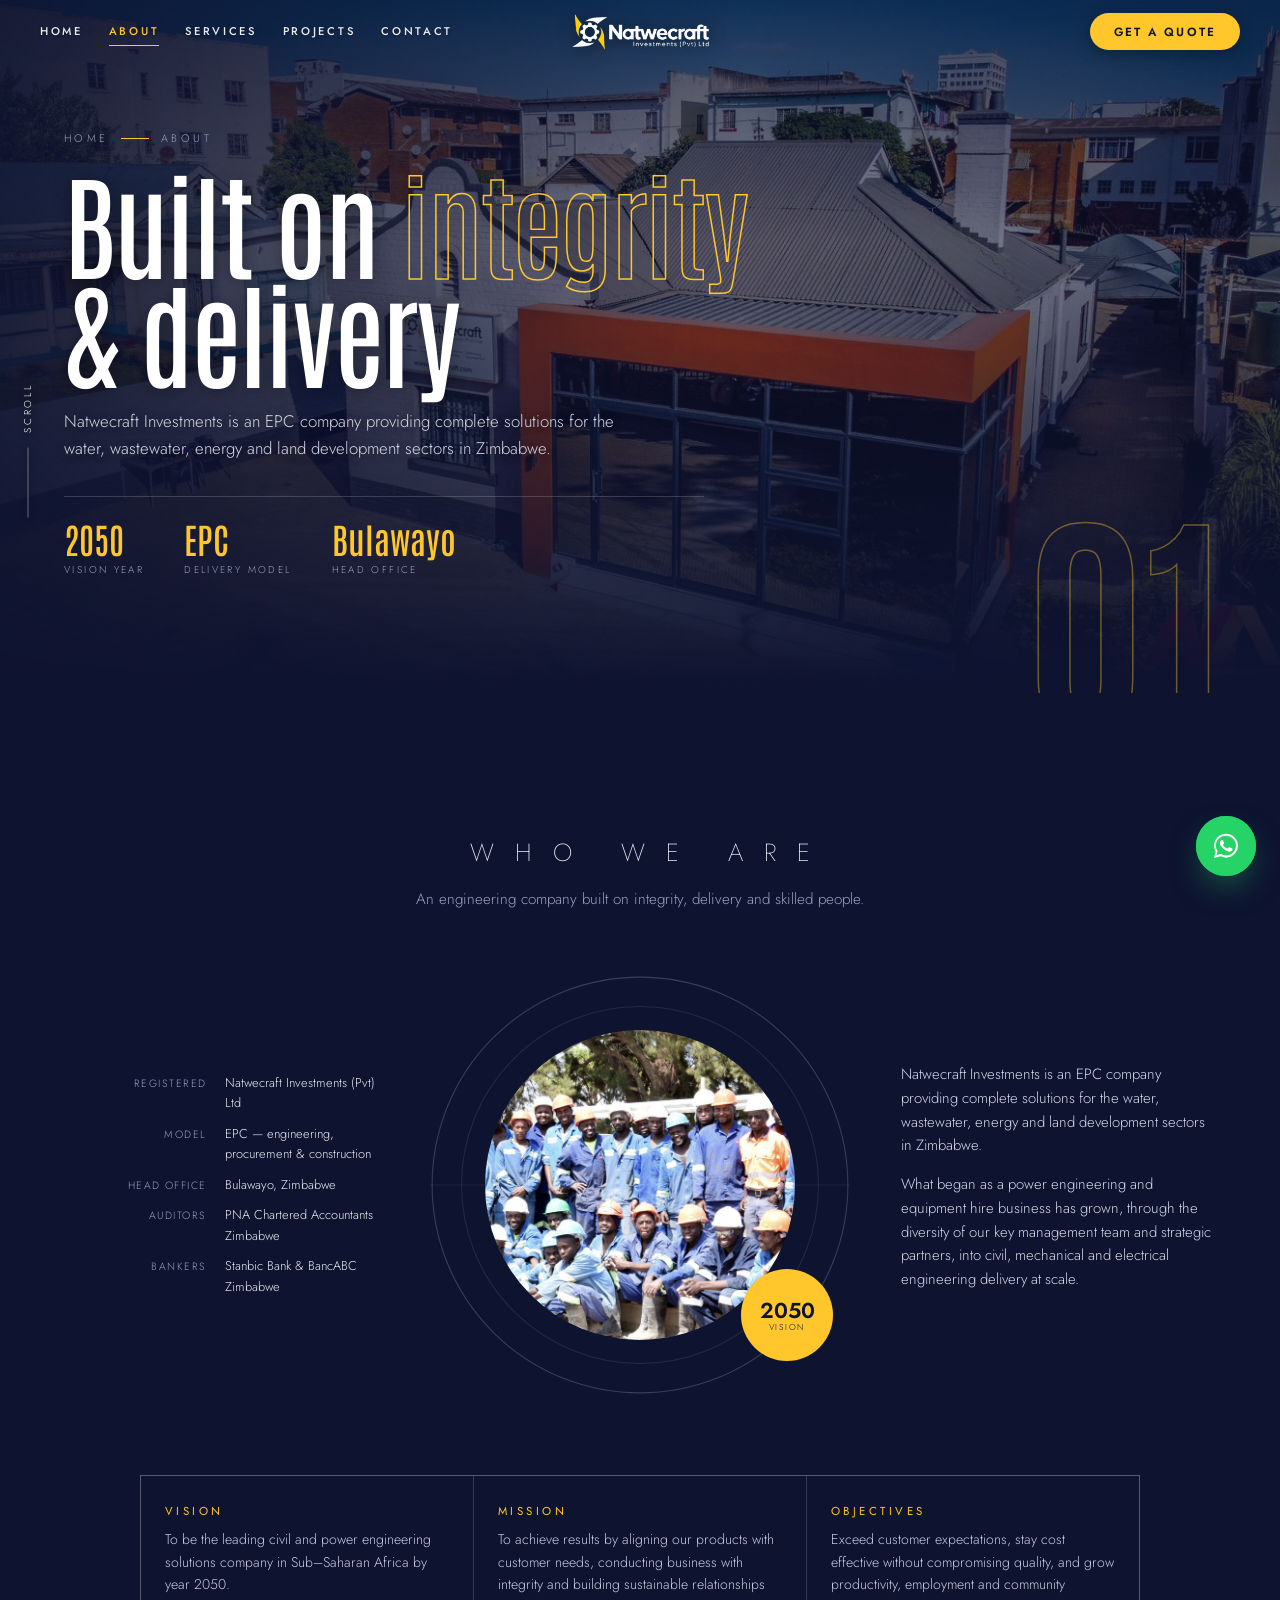
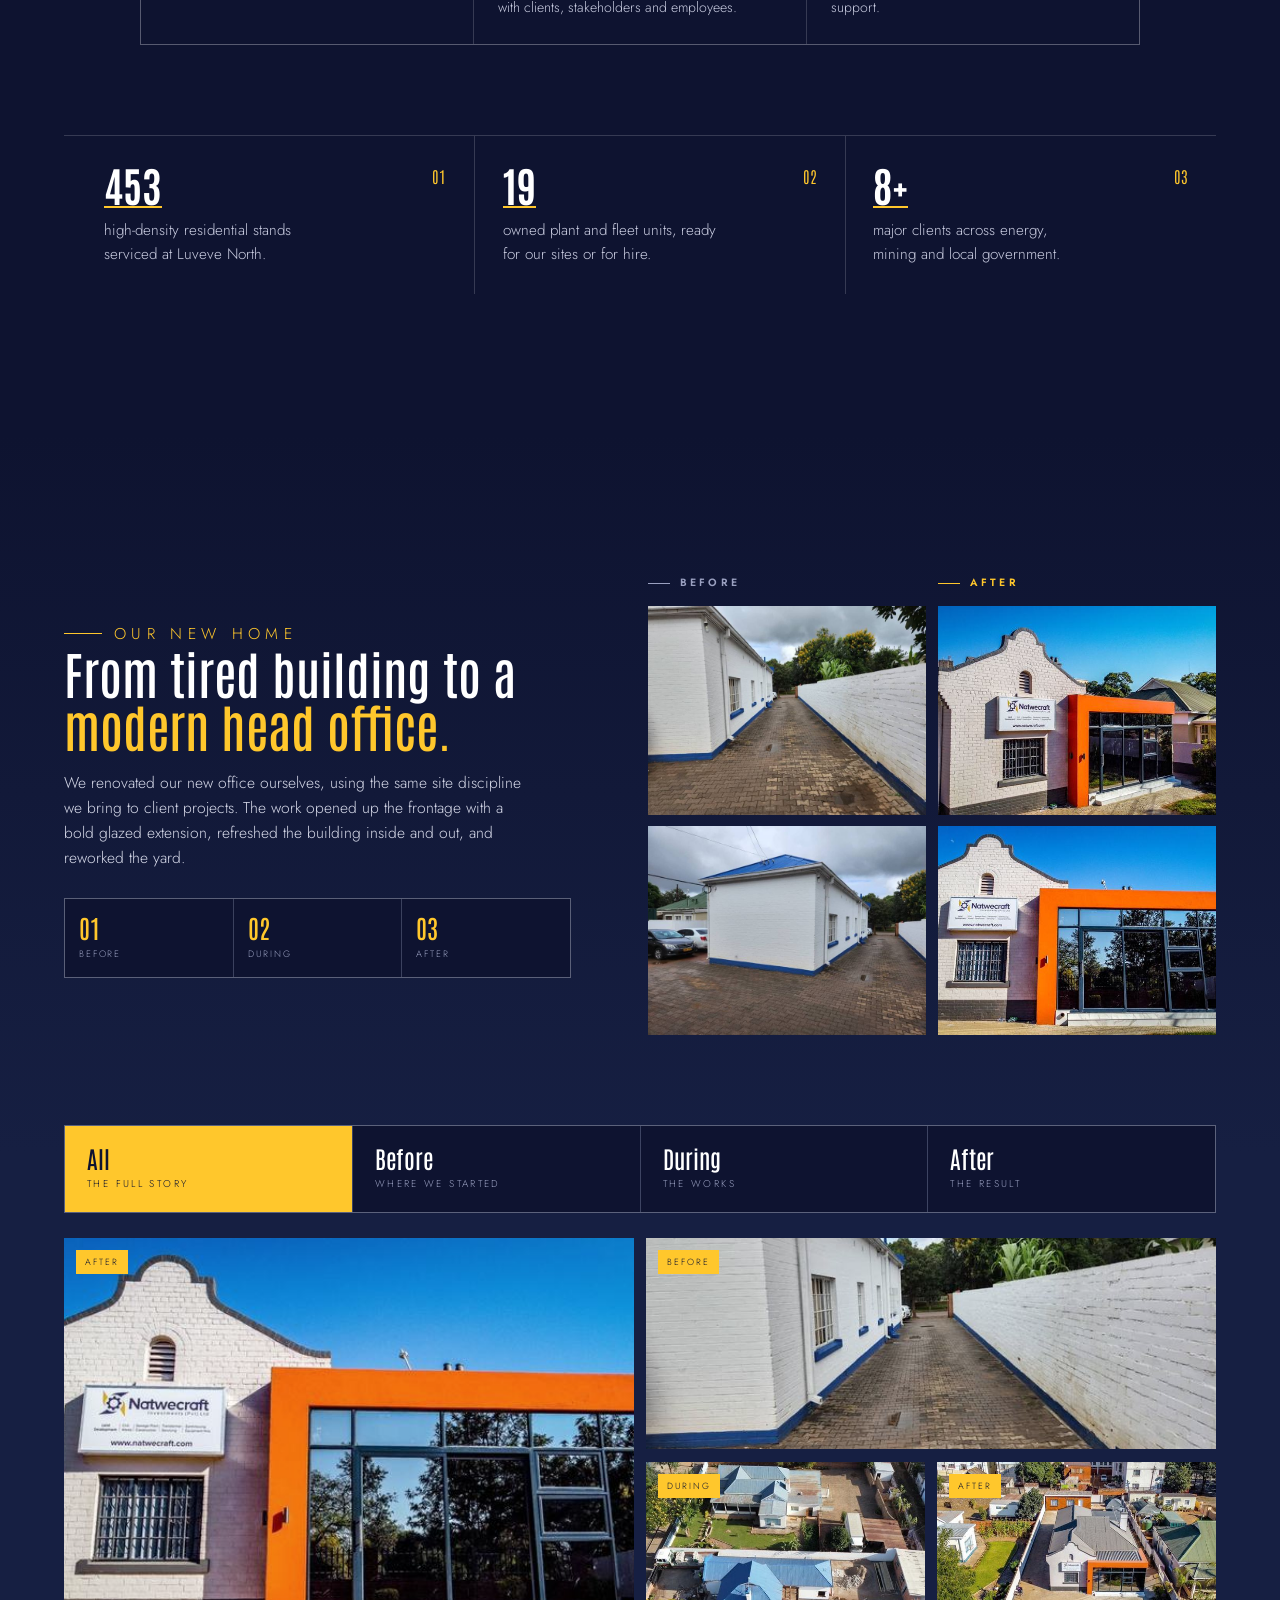
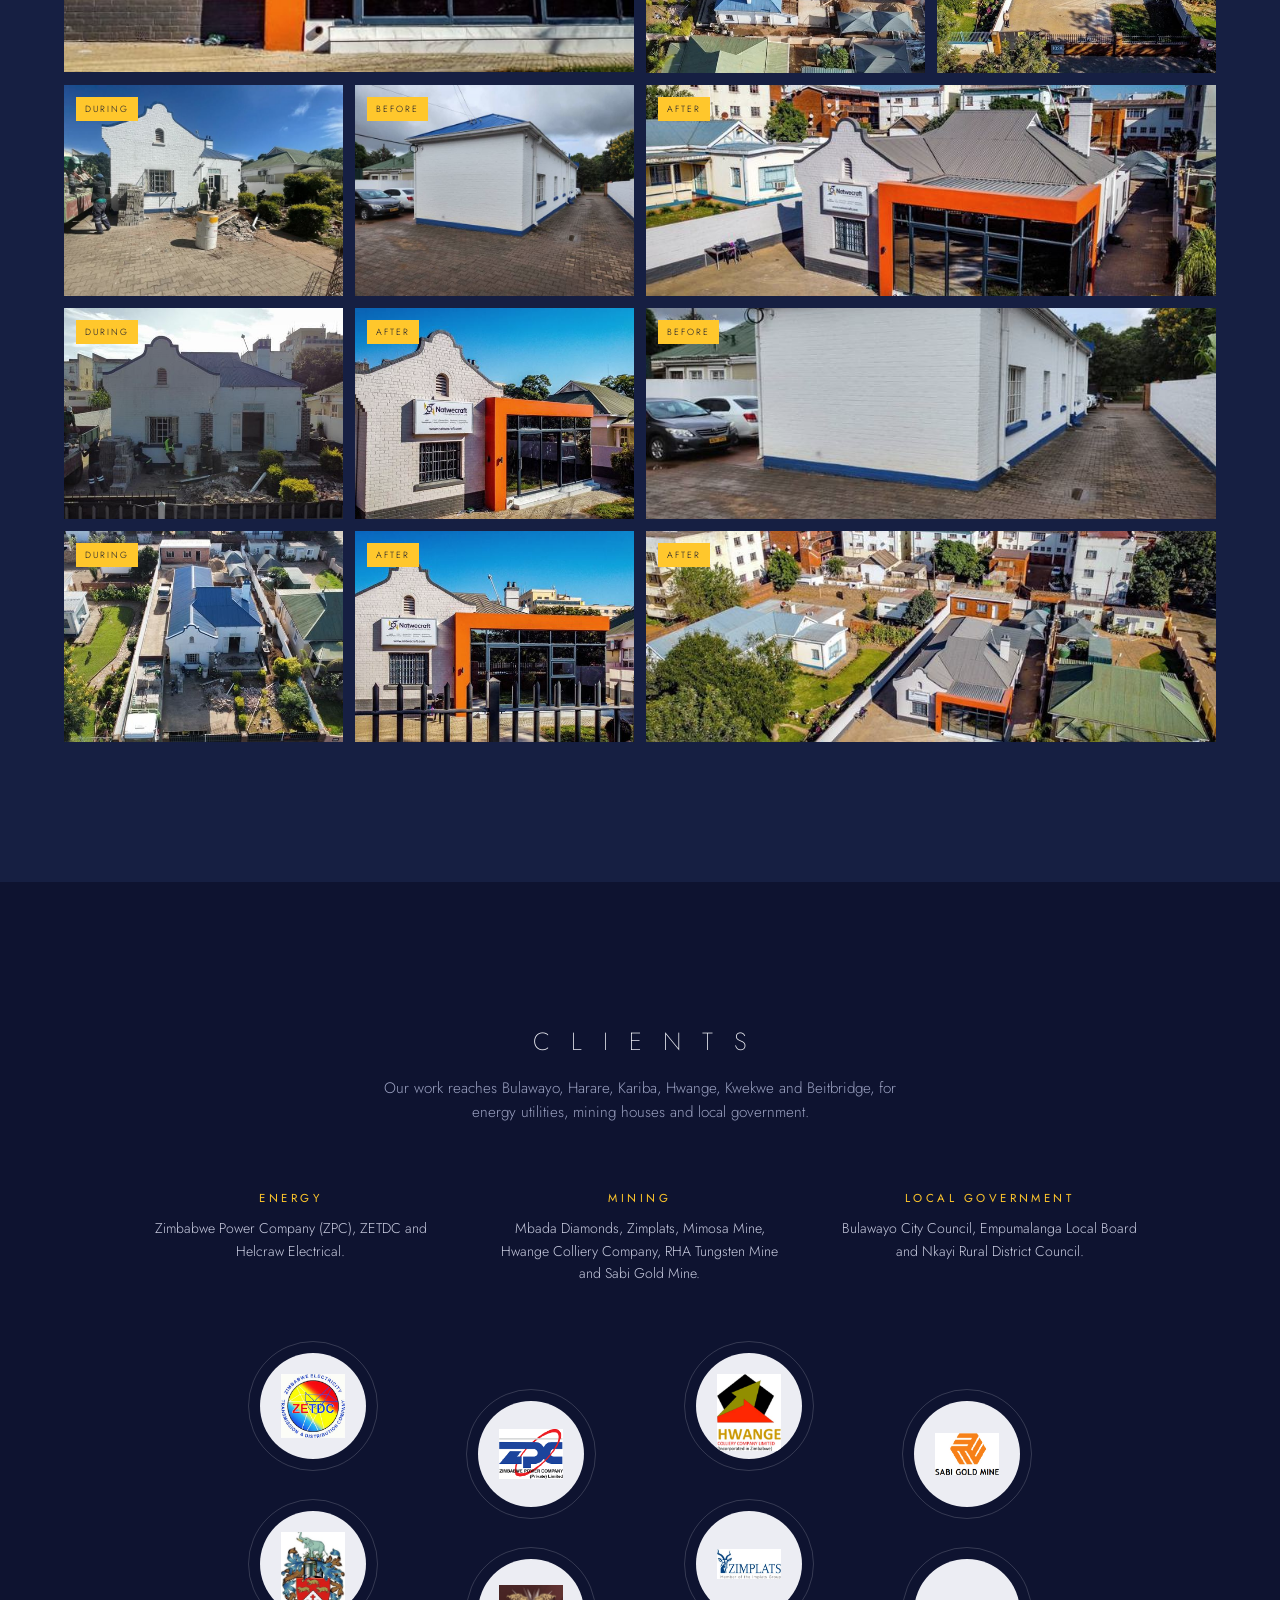
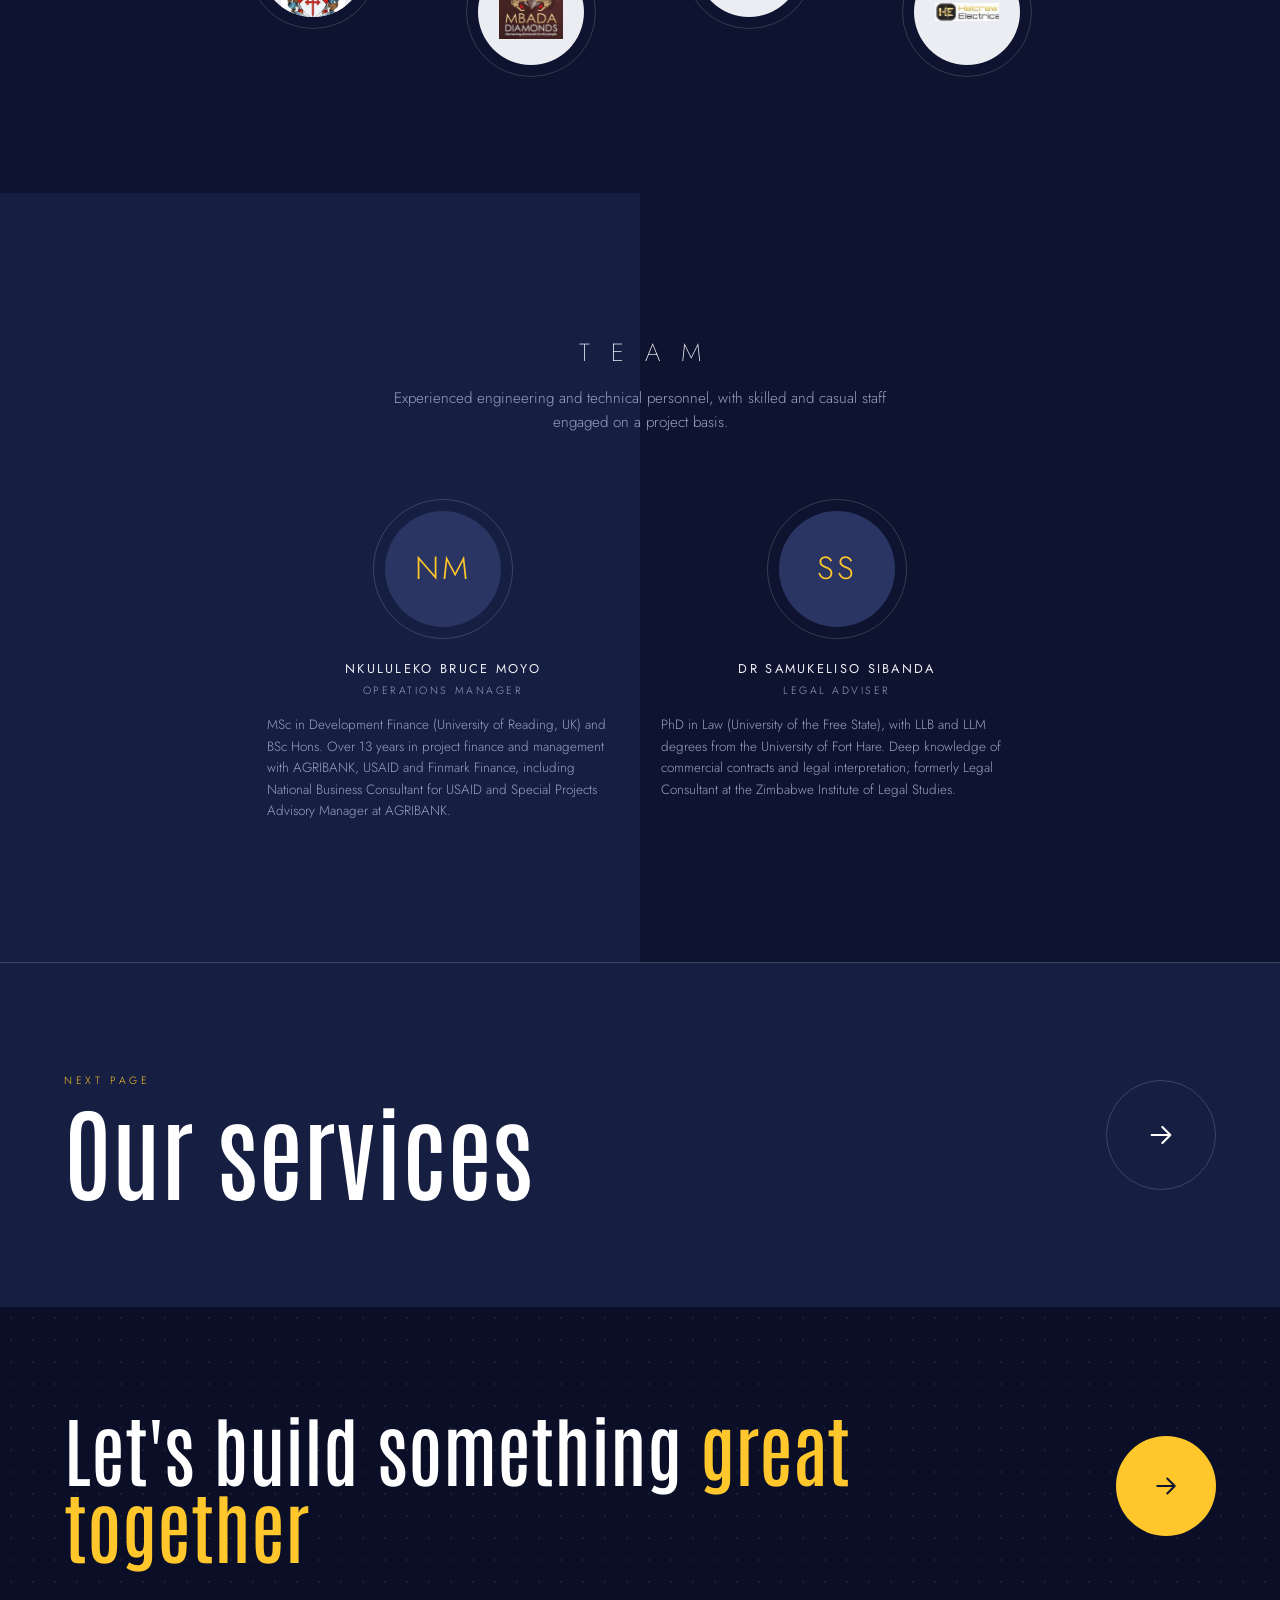
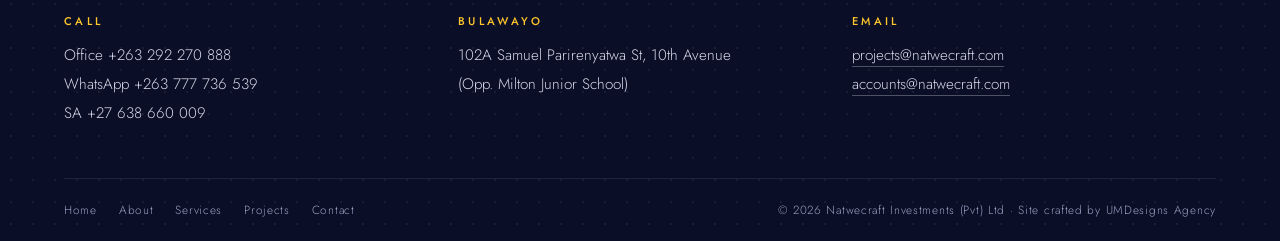
==== about.html @ 1bdc2abc "n" ====
<!DOCTYPE html>
<html lang="en">
<head>
<script>document.documentElement.classList.add("js")</script>
<meta charset="UTF-8">
<meta name="viewport" content="width=device-width, initial-scale=1.0, viewport-fit=cover">
<title>About | Natwecraft Investments (Pvt) Ltd</title>
<meta name="description" content="Who we are: an EPC company for water, wastewater, energy and land development in Zimbabwe — vision, mission, clients, team and our new head office.">
<meta name="theme-color" content="#0E1330">
<link rel="icon" type="image/png" href="nc3.png">
<link rel="preconnect" href="https://fonts.googleapis.com">
<link rel="preconnect" href="https://fonts.gstatic.com" crossorigin>
<link href="https://fonts.googleapis.com/css2?family=Antonio:wght@400;500;700&family=Jost:wght@200;300;400;500;600&display=swap" rel="stylesheet">
<link rel="preload" as="image" href="images/wheel.png">
<link rel="stylesheet" href="assets/site.css">
</head>
<body>

<!-- page loader: shown on load and every time a visitor moves to another page -->
<div class="loader" id="loader" aria-hidden="true"><div class="loader-in"><img src="images/wheel.png" alt="" width="132" height="132"></div></div>

<!-- ============ TOP BAR ============ -->
<header id="nav">
  <div class="nav-left">
    <button class="burger" id="burgerBtn" aria-label="Open menu" aria-expanded="false"><span></span><span></span><span></span></button>
    <nav class="toplinks" aria-label="Main"><a href="index.html">HOME</a><a href="about.html" aria-current="page">ABOUT</a><a href="services.html">SERVICES</a><a href="projects.html">PROJECTS</a><a href="contact.html">CONTACT</a></nav>
  </div>
  <a href="index.html" class="brand"><img src="logo.png" alt="Natwecraft Investments"></a>
  <a href="contact.html" class="pill">GET A QUOTE</a>
</header>

<nav class="menu" id="mobileMenu" aria-label="Main menu">
  <button class="close" id="mobileCloseBtn" aria-label="Close menu">&times;</button>
  <a href="index.html"><span class="mn">01</span>Home</a><a href="about.html" aria-current="page"><span class="mn">02</span>About</a><a href="services.html"><span class="mn">03</span>Services</a><a href="projects.html"><span class="mn">04</span>Projects</a><a href="contact.html"><span class="mn">05</span>Contact</a>
  <a class="phone" href="tel:+263777736539">+263 777 736 539</a>
</nav>

<main>

<section class="phero" id="top">
  <div class="bg" style="background-image:url('images/g/office-after-angle.jpg'); background-position:center 55%"></div>
  <div class="scrim"></div>
  <div class="phero-in">
    <p class="crumbs ph-rv"><a href="index.html">HOME</a><i></i><span>ABOUT</span></p>
    <h1 class="ph-rv" style="--d:.15s">Built on <em>integrity</em><br>&amp; delivery</h1>
    <p class="lede ph-rv" style="--d:.35s">Natwecraft Investments is an EPC company providing complete solutions for the water, wastewater, energy and land development sectors in Zimbabwe.</p>
    <div class="phero-meta ph-rv" style="--d:.55s"><div><b>2050</b><span>Vision year</span></div><div><b>EPC</b><span>Delivery model</span></div><div><b>Bulawayo</b><span>Head office</span></div></div>
  </div>
  <div class="pnum" aria-hidden="true">01</div>
</section>


<!-- ============ 01 WHO WE ARE ============ -->
<section class="block" id="who">
  <div class="num" aria-hidden="true">01</div>
  <h2 class="title">WHO WE ARE</h2>
  <p class="kicker">An engineering company built on integrity, delivery and skilled people.</p>
  <div class="syn">
    <dl class="facts">
      <dt>Registered</dt><dd>Natwecraft Investments (Pvt) Ltd</dd>
      <dt>Model</dt><dd>EPC &mdash; engineering, procurement &amp; construction</dd>
      <dt>Head office</dt><dd>Bulawayo, Zimbabwe</dd>
      <dt>Auditors</dt><dd>PNA Chartered Accountants Zimbabwe</dd>
      <dt>Bankers</dt><dd>Stanbic Bank &amp; BancABC Zimbabwe</dd>
    </dl>
    <div class="orb">
      <svg viewBox="0 0 400 400" aria-hidden="true">
        <circle cx="200" cy="200" r="198" fill="none" stroke="rgba(236,237,243,.2)"/>
        <circle cx="200" cy="200" r="170" fill="none" stroke="rgba(236,237,243,.1)"/>
        <line x1="0" y1="200" x2="400" y2="200" stroke="rgba(236,237,243,.07)"/>
      </svg>
      <img src="images/x09.jpg" alt="The Natwecraft Investments project team on site">
      <div class="badge"><b>2050</b><span>VISION</span></div>
    </div>
    <div class="story">
      <p>Natwecraft Investments is an EPC company providing complete solutions for the water, wastewater, energy and land development sectors in Zimbabwe.</p>
      <p>What began as a power engineering and equipment hire business has grown, through the diversity of our key management team and strategic partners, into civil, mechanical and electrical engineering delivery at scale.</p>
    </div>
  </div>
  <div class="vmo">
    <div><h3>VISION</h3><p>To be the leading civil and power engineering solutions company in Sub&ndash;Saharan Africa by year 2050.</p></div>
    <div><h3>MISSION</h3><p>To achieve results by aligning our products with customer needs, conducting business with integrity and building sustainable relationships with clients, stakeholders and employees.</p></div>
    <div><h3>OBJECTIVES</h3><p>Exceed customer expectations, stay cost effective without compromising quality, and grow productivity, employment and community support.</p></div>
  </div>

  <ol class="points" style="margin-top:clamp(60px,8vw,90px)">
    <li><p><b>453</b> high-density residential stands serviced at Luveve North.</p><span>01</span></li>
    <li><p><b>19</b> owned plant and fleet units, ready for our sites or for hire.</p><span>02</span></li>
    <li><p><b>8+</b> major clients across energy, mining and local government.</p><span>03</span></li>
  </ol>
</section>

<!-- ============ 02 OUR NEW HOME ============ -->
<section class="block band" id="office">
  <div class="num" aria-hidden="true">02</div>
  <div class="ssplit flip" style="margin-bottom:clamp(60px,8vw,90px)">
    <div class="scopy">
      <p class="eyebrow"><span></span>OUR NEW HOME</p>
      <h3>From tired building to a <span>modern head office.</span></h3>
      <p>We renovated our new office ourselves, using the same site discipline we bring to client projects. The work opened up the frontage with a bold glazed extension, refreshed the building inside and out, and reworked the yard.</p>
      <div class="minis"><div><b>01</b><span>Before</span></div><div><b>02</b><span>During</span></div><div><b>03</b><span>After</span></div></div>
    </div>
    <div class="ba" aria-label="Office before and after renovation">
      <p class="ba-h">BEFORE</p><p class="ba-h after">AFTER</p>
      <figure><img src="images/t/office-before-side.jpg" alt="Street view of the building before renovation" loading="lazy"></figure>
      <figure><img src="images/t/office-after-side.jpg" alt="Street view after renovation" loading="lazy"></figure>
      <figure><img src="images/t/office-before-rear.jpg" alt="Side elevation before renovation" loading="lazy"></figure>
      <figure><img src="images/t/office-after-front.jpg" alt="The renovated office frontage" loading="lazy"></figure>
    </div>
  </div>
  <div class="stages" data-filter-for="officeGal" role="toolbar" aria-label="Filter office photos">
    <button class="active" data-filter="all" aria-pressed="true"><b>All</b><span>The full story</span></button>
    <button data-filter="before" aria-pressed="false"><b>Before</b><span>Where we started</span></button>
    <button data-filter="during" aria-pressed="false"><b>During</b><span>The works</span></button>
    <button data-filter="after" aria-pressed="false"><b>After</b><span>The result</span></button>
  </div>
  <div class="gal" id="officeGal"><figure class="big" data-cat="after" data-full="images/g/office-after-front.jpg"><span class="tagc">AFTER</span><img src="images/t/office-after-front.jpg" alt="The renovated office frontage" loading="lazy" width="720" height="405"><figcaption>The renovated office frontage</figcaption><span class="zi"><svg viewBox="0 0 24 24" fill="none" stroke="currentColor" stroke-width="2" stroke-linecap="round"><path d="M12 5v14M5 12h14"/></svg></span></figure><figure class="w" data-cat="before" data-full="images/g/office-before-side.jpg"><span class="tagc">BEFORE</span><img src="images/t/office-before-side.jpg" alt="The building before works" loading="lazy" width="720" height="540"><figcaption>The building before works</figcaption><span class="zi"><svg viewBox="0 0 24 24" fill="none" stroke="currentColor" stroke-width="2" stroke-linecap="round"><path d="M12 5v14M5 12h14"/></svg></span></figure><figure class="" data-cat="during" data-full="images/g/office-during-aerial.jpg"><span class="tagc">DURING</span><img src="images/t/office-during-aerial.jpg" alt="Renovation under way, seen from above" loading="lazy" width="720" height="405"><figcaption>Renovation under way, seen from above</figcaption><span class="zi"><svg viewBox="0 0 24 24" fill="none" stroke="currentColor" stroke-width="2" stroke-linecap="round"><path d="M12 5v14M5 12h14"/></svg></span></figure><figure class="" data-cat="after" data-full="images/g/office-after-aerial.jpg"><span class="tagc">AFTER</span><img src="images/t/office-after-aerial.jpg" alt="The finished office from above" loading="lazy" width="720" height="405"><figcaption>The finished office from above</figcaption><span class="zi"><svg viewBox="0 0 24 24" fill="none" stroke="currentColor" stroke-width="2" stroke-linecap="round"><path d="M12 5v14M5 12h14"/></svg></span></figure><figure class="" data-cat="during" data-full="images/g/office-during-front.jpg"><span class="tagc">DURING</span><img src="images/t/office-during-front.jpg" alt="Building works at the front" loading="lazy" width="720" height="540"><figcaption>Building works at the front</figcaption><span class="zi"><svg viewBox="0 0 24 24" fill="none" stroke="currentColor" stroke-width="2" stroke-linecap="round"><path d="M12 5v14M5 12h14"/></svg></span></figure><figure class="" data-cat="before" data-full="images/g/office-before-rear.jpg"><span class="tagc">BEFORE</span><img src="images/t/office-before-rear.jpg" alt="Side elevation before works" loading="lazy" width="720" height="540"><figcaption>Side elevation before works</figcaption><span class="zi"><svg viewBox="0 0 24 24" fill="none" stroke="currentColor" stroke-width="2" stroke-linecap="round"><path d="M12 5v14M5 12h14"/></svg></span></figure><figure class="w" data-cat="after" data-full="images/g/office-after-angle.jpg"><span class="tagc">AFTER</span><img src="images/t/office-after-angle.jpg" alt="New glazed extension" loading="lazy" width="720" height="405"><figcaption>New glazed extension</figcaption><span class="zi"><svg viewBox="0 0 24 24" fill="none" stroke="currentColor" stroke-width="2" stroke-linecap="round"><path d="M12 5v14M5 12h14"/></svg></span></figure><figure class="" data-cat="during" data-full="images/g/office-during-yard.jpg"><span class="tagc">DURING</span><img src="images/t/office-during-yard.jpg" alt="Site works in the yard" loading="lazy" width="720" height="405"><figcaption>Site works in the yard</figcaption><span class="zi"><svg viewBox="0 0 24 24" fill="none" stroke="currentColor" stroke-width="2" stroke-linecap="round"><path d="M12 5v14M5 12h14"/></svg></span></figure><figure class="" data-cat="after" data-full="images/g/office-after-side.jpg"><span class="tagc">AFTER</span><img src="images/t/office-after-side.jpg" alt="Street view after renovation" loading="lazy" width="720" height="405"><figcaption>Street view after renovation</figcaption><span class="zi"><svg viewBox="0 0 24 24" fill="none" stroke="currentColor" stroke-width="2" stroke-linecap="round"><path d="M12 5v14M5 12h14"/></svg></span></figure><figure class="w" data-cat="before" data-full="images/g/office-before-wall.jpg"><span class="tagc">BEFORE</span><img src="images/t/office-before-wall.jpg" alt="Rear of the building before works" loading="lazy" width="720" height="540"><figcaption>Rear of the building before works</figcaption><span class="zi"><svg viewBox="0 0 24 24" fill="none" stroke="currentColor" stroke-width="2" stroke-linecap="round"><path d="M12 5v14M5 12h14"/></svg></span></figure><figure class="" data-cat="during" data-full="images/g/office-during-aerial2.jpg"><span class="tagc">DURING</span><img src="images/t/office-during-aerial2.jpg" alt="Aerial view during works" loading="lazy" width="720" height="405"><figcaption>Aerial view during works</figcaption><span class="zi"><svg viewBox="0 0 24 24" fill="none" stroke="currentColor" stroke-width="2" stroke-linecap="round"><path d="M12 5v14M5 12h14"/></svg></span></figure><figure class="" data-cat="after" data-full="images/g/office-after-gate.jpg"><span class="tagc">AFTER</span><img src="images/t/office-after-gate.jpg" alt="Finished frontage behind the gate" loading="lazy" width="720" height="405"><figcaption>Finished frontage behind the gate</figcaption><span class="zi"><svg viewBox="0 0 24 24" fill="none" stroke="currentColor" stroke-width="2" stroke-linecap="round"><path d="M12 5v14M5 12h14"/></svg></span></figure><figure class="w" data-cat="after" data-full="images/g/office-after-aerial2.jpg"><span class="tagc">AFTER</span><img src="images/t/office-after-aerial2.jpg" alt="Aerial view after renovation" loading="lazy" width="720" height="405"><figcaption>Aerial view after renovation</figcaption><span class="zi"><svg viewBox="0 0 24 24" fill="none" stroke="currentColor" stroke-width="2" stroke-linecap="round"><path d="M12 5v14M5 12h14"/></svg></span></figure></div>
</section>

<!-- ============ 03 CLIENTS ============ -->
<section id="clients" class="block">
  <div class="num" aria-hidden="true">03</div>
  <h2 class="title">CLIENTS</h2>
  <p class="kicker">Our work reaches Bulawayo, Harare, Kariba, Hwange, Kwekwe and Beitbridge, for energy utilities, mining houses and local government.</p>
  <div class="sectors">
    <div><h3>ENERGY</h3><p>Zimbabwe Power Company (ZPC), ZETDC and Helcraw Electrical.</p></div>
    <div><h3>MINING</h3><p>Mbada Diamonds, Zimplats, Mimosa Mine, Hwange Colliery Company, RHA Tungsten Mine and Sabi Gold Mine.</p></div>
    <div><h3>LOCAL GOVERNMENT</h3><p>Bulawayo City Council, Empumalanga Local Board and Nkayi Rural District Council.</p></div>
  </div>
  <div class="logos">
    <div class="ring" data-py="-24"><div><img src="images/x19.png" alt="ZETDC"></div></div>
    <div class="ring" data-py="24"><div><img src="images/x20.png" alt="Zimbabwe Power Company"></div></div>
    <div class="ring" data-py="-24"><div><img src="images/x21.png" alt="Hwange Colliery Company"></div></div>
    <div class="ring" data-py="24"><div><img src="images/x22.png" alt="Sabi Gold Mine"></div></div>
    <div class="ring" data-py="-24"><div><img src="images/x23.png" alt="City of Bulawayo"></div></div>
    <div class="ring" data-py="24"><div><img src="images/x24.png" alt="Mbada Diamonds"></div></div>
    <div class="ring" data-py="-24"><div><img src="images/x25.png" alt="Zimplats"></div></div>
    <div class="ring" data-py="24"><div><img src="images/x26.png" alt="Helcraw Electrical"></div></div>
  </div>
</section>

<!-- ============ 04 TEAM ============ -->
<section id="leadership" class="block split-bg">
  <div class="num" aria-hidden="true">04</div>
  <h2 class="title">TEAM</h2>
  <p class="kicker">Experienced engineering and technical personnel, with skilled and casual staff engaged on a project basis.</p>
  <div class="circles team">
    <div class="track"><div class="row">
      <div class="item">
        <div class="ring"><div>NM</div></div>
        <h3>Nkululeko Bruce Moyo</h3><span class="role">OPERATIONS MANAGER</span>
        <p>MSc in Development Finance (University of Reading, UK) and BSc Hons. Over 13 years in project finance and management with AGRIBANK, USAID and Finmark Finance, including National Business Consultant for USAID and Special Projects Advisory Manager at AGRIBANK.</p>
      </div>
      <div class="item">
        <div class="ring"><div>SS</div></div>
        <h3>Dr Samukeliso Sibanda</h3><span class="role">LEGAL ADVISER</span>
        <p>PhD in Law (University of the Free State), with LLB and LLM degrees from the University of Fort Hare. Deep knowledge of commercial contracts and legal interpretation; formerly Legal Consultant at the Zimbabwe Institute of Legal Studies.</p>
      </div>
    </div></div>
  </div>
<!--  <div class="moments">
    <figure><img src="4.jpg"></figure>
  </div>-->
</section>

<a class="nextpage" href="services.html">
  <div class="np-in"><div><small>NEXT PAGE</small><b>Our services</b></div><span class="np-arr"><svg viewBox="0 0 24 24" width="18" height="18" fill="none" stroke="currentColor" stroke-width="1.6" stroke-linecap="round" stroke-linejoin="round"><path d="M5 12h14M13 6l6 6-6 6"/></svg></span></div>
</a>

</main>

<footer class="site-foot">
  <div class="ft-top">
    <h2>Let's build something <span>great together</span></h2>
    <a class="ft-cta" href="contact.html" aria-label="Start a project"><svg viewBox="0 0 24 24" width="18" height="18" fill="none" stroke="currentColor" stroke-width="1.6" stroke-linecap="round" stroke-linejoin="round"><path d="M5 12h14M13 6l6 6-6 6"/></svg></a>
  </div>
  <div class="ft-cols">
    <div>
      <h4>CALL</h4>
      <p><a href="tel:+263292270888">Office +263 292 270 888</a><br><a href="tel:+263777736539">WhatsApp +263 777 736 539</a><br><a href="tel:+27638660009">SA +27 638 660 009</a></p>
    </div>
    <div>
      <h4>BULAWAYO</h4>
      <p>102A Samuel Parirenyatwa St, 10th Avenue<br>(Opp. Milton Junior School)</p>
    </div>
    <div>
      <h4>EMAIL</h4>
      <p><a class="ul" href="mailto:projects@natwecraft.com">projects@natwecraft.com</a><br><a class="ul" href="mailto:accounts@natwecraft.com">accounts@natwecraft.com</a></p>
    </div>
  </div>
  <div class="ft-bot">
    <nav aria-label="Footer"><a href="index.html">Home</a><a href="about.html">About</a><a href="services.html">Services</a><a href="projects.html">Projects</a><a href="contact.html">Contact</a></nav>
    <span>&copy; <span class="year"></span> Natwecraft Investments (Pvt) Ltd · Site crafted by UMDesigns Agency</span>
  </div>
</footer>

<div class="sprog" aria-hidden="true"><span class="st">SCROLL</span><span class="sl"><i id="sprogFill"></i></span></div>
<div class="cur cur-dot" aria-hidden="true"></div><div class="cur cur-ring" aria-hidden="true"></div>

<dialog class="lb" id="lightbox">
  <button class="lb-close" aria-label="Close">&times;</button>
  <button class="lb-nav lb-prev" aria-label="Previous photo">&lsaquo;</button>
  <button class="lb-nav lb-next" aria-label="Next photo">&rsaquo;</button>
  <figure><img alt=""><p><span class="lb-count"></span><span class="lb-cap"></span></p></figure>
</dialog>

<a class="wa" href="https://wa.me/263777736539?text=Hello%20Natwecraft%2C%20I%27d%20like%20to%20enquire%20about%20" target="_blank" rel="noopener" aria-label="Chat with Natwecraft on WhatsApp, +263 777 736 539">
  <svg viewBox="0 0 32 32" aria-hidden="true"><path fill="#fff" d="M16 3C9 3 3.3 8.6 3.3 15.6c0 2.2.6 4.4 1.7 6.3L3.2 28.8l7.1-1.9c1.8 1 3.8 1.5 5.8 1.5 7 0 12.7-5.6 12.7-12.6C28.8 8.6 23 3 16 3zm0 23.1c-1.9 0-3.8-.5-5.4-1.5l-.4-.2-4.2 1.1 1.1-4.1-.3-.4c-1.1-1.7-1.6-3.6-1.6-5.5 0-5.8 4.8-10.5 10.7-10.5s10.7 4.7 10.7 10.5S21.9 26.1 16 26.1zm5.9-7.9c-.3-.2-1.9-.9-2.2-1s-.5-.2-.7.2-.8 1-1 1.2-.4.2-.7.1c-.3-.2-1.4-.5-2.6-1.6-1-.9-1.6-1.9-1.8-2.2-.2-.3 0-.5.1-.7l.5-.6c.2-.2.2-.3.3-.5.1-.2 0-.4 0-.6l-1-2.4c-.3-.6-.5-.5-.7-.5h-.6c-.2 0-.6.1-.9.4-.3.3-1.2 1.1-1.2 2.7s1.2 3.2 1.4 3.4c.2.2 2.4 3.6 5.7 5 .8.3 1.4.5 1.9.7.8.3 1.5.2 2.1.1.6-.1 1.9-.8 2.2-1.5.3-.7.3-1.4.2-1.5-.1-.2-.3-.3-.6-.4z"/></svg>
  <span class="lbl">CHAT ON WHATSAPP</span>
</a>

<script src="assets/site.js"></script>
</body>
</html>
---- assets/site.css ----
:root{
    --yellow:#FFC72C; --yellow-deep:#F0A500;
    --night:#0E1330; --navy:#161F42; --navy-2:#1B275B; --mist:#2A3563;
    --bone:#ECEDF3; --haze:#9AA0C0; --line:rgba(236,237,243,.18);
    --ink:#1A1D22; --paper:#F7F8FA; --white:#fff; --muted:#6B7280;
    --sans:"Jost","Futura","Avenir Next","Segoe UI",system-ui,sans-serif;
    --pad:clamp(16px,5vw,64px);
  }
  *{box-sizing:border-box}
  html{scroll-behavior:smooth; scroll-padding-top:70px; background:var(--night)}
  body{margin:0; font-family:var(--sans); font-weight:300; color:var(--bone); background:var(--night); line-height:1.6; overflow-x:hidden}
  a{color:inherit; text-decoration:none}
  img{max-width:100%; display:block}
  ul{margin:0; padding:0}
  :focus-visible{outline:2px solid var(--yellow); outline-offset:3px}
  .pill{display:inline-flex; align-items:center; justify-content:center; background:var(--yellow); color:var(--night); border:0; border-radius:999px;
    font:600 .74rem/1 var(--sans); letter-spacing:.18em; padding:13px 24px; cursor:pointer; white-space:nowrap; transition:background .2s}
  .pill:hover{background:var(--yellow-deep)}
  .pill.ghost{background:transparent; color:var(--bone); border:1px solid var(--line)}
  .pill.ghost:hover{border-color:var(--yellow); color:var(--yellow)}

  /* ===== TOP BAR ===== */
  #nav{position:fixed; inset:0 0 auto 0; z-index:1000; display:grid; grid-template-columns:1fr auto 1fr; align-items:center;
    height:64px; padding:0 clamp(16px,4vw,40px); background:rgba(14,19,48,.88); backdrop-filter:blur(8px); border-bottom:1px solid rgba(236,237,243,.07)}
  .burger{justify-self:start; background:none; border:0; padding:8px; cursor:pointer; color:var(--bone)}
  .burger span{display:block; height:1px; background:currentColor; margin:5px 0}
  .burger span:nth-child(1),.burger span:nth-child(3){width:24px} .burger span:nth-child(2){width:15px}
  .brand img{height:36px; width:auto}
  #nav .pill{justify-self:end}
  .menu{position:fixed; inset:0; z-index:1100; background:rgba(10,14,38,.97); display:flex; flex-direction:column; justify-content:center;
    padding:0 clamp(24px,10vw,140px); opacity:0; pointer-events:none; transition:opacity .3s}
  .menu.open{opacity:1; pointer-events:auto}
  .menu a{font-weight:200; font-size:clamp(1.8rem,5vw,3.2rem); letter-spacing:.06em; line-height:1.35; width:max-content}
  .menu a:hover{color:var(--yellow)}
  .menu .close{position:absolute; top:14px; left:clamp(16px,4vw,40px); background:none; border:0; color:var(--bone); font:200 2.2rem var(--sans); cursor:pointer}
  .menu .phone{margin-top:32px; font-size:.95rem; letter-spacing:.1em; color:var(--haze)}

  /* side nav */

  /* spine */
  main{position:relative}
  .spine{position:absolute; left:50%; top:80vh; bottom:260px; width:1px; background:var(--line); pointer-events:none; z-index:0}

  /* ===== HERO ===== */
  #hero{position:relative; min-height:100vh; min-height:100svh; display:grid; place-items:center; overflow:hidden; padding:64px var(--pad) 0}
  #hero .bg{position:absolute; inset:0; background-size:cover; background-position:center}
  #hero .scrim{position:absolute; inset:0; background:
    radial-gradient(ellipse at center, rgba(14,19,48,.55), rgba(14,19,48,.88) 70%),
    linear-gradient(180deg, rgba(14,19,48,.55), rgba(14,19,48,.2) 40%, var(--night) 98%)}
  .emblem{position:relative; z-index:2; width:min(80vw,460px); aspect-ratio:1; display:grid; place-items:center; text-align:center}
  .emblem svg{position:absolute; inset:0; width:100%; height:100%}
  .spin{transform-origin:50% 50%; animation:spin 120s linear infinite}
  .spin.rev{animation-direction:reverse; animation-duration:160s}
  @keyframes spin{to{transform:rotate(360deg)}}
  .emblem h1{margin:0; font-weight:500; font-size:clamp(2.1rem,7.4vw,3.5rem); line-height:1; letter-spacing:.14em; padding-left:.14em;
    color:transparent; -webkit-text-stroke:1px var(--bone)}
  .emblem .sub{font-size:clamp(.62rem,1.6vw,.76rem); letter-spacing:.34em; padding-left:.34em; margin-top:14px}
  .emblem .sub b{color:var(--yellow); font-weight:500}
  .hero-foot{position:absolute; z-index:2; bottom:32px; left:0; right:0; text-align:center}
  .hero-foot p{max-width:560px; margin:0 auto 18px; padding:0 var(--pad); font-size:.95rem; color:#C9CCE0}
  .hero-foot a.scroll{font-size:.66rem; letter-spacing:.3em; color:var(--haze)}

  /* ===== SECTION CHROME ===== */
  .block{position:relative; z-index:1; padding:clamp(90px,12vw,140px) var(--pad)}
  .num{position:absolute; left:clamp(16px,4vw,48px); top:clamp(64px,9vw,110px); font-weight:600; font-size:clamp(3.5rem,9vw,6.5rem); line-height:1; color:rgba(236,237,243,.045); pointer-events:none}
  .title{font-weight:200; font-size:clamp(1.05rem,2.5vw,1.55rem); letter-spacing:.85em; padding-left:.85em; text-align:center; margin:0 0 14px}
  .kicker{text-align:center; color:var(--haze); max-width:58ch; margin:0 auto clamp(40px,6vw,64px); font-size:.95rem}
  .band{background:linear-gradient(180deg,var(--night),var(--navy) 35%,var(--navy))}

  /* ===== REEL (projects + fleet) ===== */
  .reel{position:relative; height:clamp(230px,34vw,380px); margin:0 calc(-1*var(--pad)); overflow:hidden}
  .reel::before{content:""; position:absolute; left:0; right:0; top:50%; height:62%; transform:translateY(-50%); background:rgba(0,0,0,.18)}
  .slide{--w:min(580px,76vw); position:absolute; top:50%; left:50%; width:var(--w); aspect-ratio:16/10; margin:0;
    transform:translate(-50%,-50%) scale(.6); opacity:0; transition:transform .5s ease, opacity .5s ease, filter .5s; pointer-events:none}
  .slide img{width:100%; height:100%; object-fit:cover}
  .slide.c{opacity:1; z-index:3; transform:translate(-50%,-50%); padding:10px; background:var(--night); border:1px solid var(--line); pointer-events:auto}
  .slide.l1,.slide.r1,.slide.l2,.slide.r2{opacity:.5; filter:grayscale(1); z-index:2; pointer-events:auto; cursor:pointer}
  .slide.l1{transform:translate(-50%,-50%) translateX(-80%) scale(.6)}
  .slide.r1{transform:translate(-50%,-50%) translateX(80%) scale(.6)}
  .slide.l2{transform:translate(-50%,-50%) translateX(-140%) scale(.6); opacity:.3}
  .slide.r2{transform:translate(-50%,-50%) translateX(140%) scale(.6); opacity:.3}
  .expand{position:absolute; inset:0; margin:auto; width:60px; height:60px; border-radius:50%; border:1px solid var(--bone); background:rgba(14,19,48,.4); color:var(--bone);
    display:none; place-items:center; cursor:pointer}
  .slide.c .expand{display:grid}
  .expand:hover{background:var(--yellow); border-color:var(--yellow); color:var(--night)}
  .arrow{position:absolute; top:50%; transform:translateY(-50%); z-index:5; width:38px; height:38px; border-radius:50%; border:1px solid var(--bone);
    background:rgba(14,19,48,.6); color:var(--bone); cursor:pointer; font:300 1.1rem/1 var(--sans)}
  .arrow:hover{border-color:var(--yellow); color:var(--yellow)}
  .reel .arrow.prev{left:calc(50% - min(290px,38vw) - 19px)}
  .reel .arrow.next{right:calc(50% - min(290px,38vw) - 19px)}
  .caption{text-align:center; font-size:.72rem; letter-spacing:.22em; color:var(--haze); margin:20px auto 0; max-width:60ch; min-height:2.4em; text-transform:uppercase}

  /* ===== PROJECT TABLES ===== */
  .record{max-width:1080px; margin:clamp(60px,8vw,90px) auto 0}
  .tabs{display:flex; justify-content:center; gap:10px; flex-wrap:wrap; margin-bottom:24px}
  .tab{background:none; border:1px solid var(--line); color:var(--haze); border-radius:999px; padding:10px 20px; font:400 .72rem var(--sans); letter-spacing:.2em; cursor:pointer}
  .tab.active{border-color:var(--yellow); color:var(--yellow)}
  .panel{display:none} .panel.active{display:block}
  .table-wrap{overflow-x:auto; border:1px solid var(--line)}
  table{width:100%; border-collapse:collapse; min-width:720px; font-size:.88rem}
  thead th{text-align:left; padding:14px 16px; font-weight:400; font-size:.66rem; letter-spacing:.2em; text-transform:uppercase; color:var(--haze); border-bottom:1px solid var(--line); white-space:nowrap}
  tbody td{padding:14px 16px; border-bottom:1px solid rgba(236,237,243,.07); vertical-align:top; color:#D5D8E8}
  tbody tr:last-child td{border-bottom:0}
  td.money{color:var(--bone); font-weight:500; white-space:nowrap}
  .total{display:flex; justify-content:flex-end; gap:14px; align-items:baseline; padding:16px 4px 0; font-size:.72rem; letter-spacing:.2em; color:var(--haze)}
  .total b{font-weight:400; font-size:1.15rem; letter-spacing:.04em; color:var(--yellow)}

  /* ===== ABOUT (synopsis layout) ===== */
  .syn{display:grid; grid-template-columns:1fr auto 1fr; gap:clamp(24px,4vw,60px); align-items:center; max-width:1160px; margin:0 auto}
  .facts{display:grid; grid-template-columns:auto auto; gap:10px 18px; justify-content:end; margin:0; font-size:.8rem}
  .facts dt{color:var(--haze); text-align:right; letter-spacing:.14em; font-size:.66rem; text-transform:uppercase; padding-top:3px}
  .facts dd{margin:0; max-width:22ch}
  .orb{position:relative; width:min(76vw,420px); aspect-ratio:1; display:grid; place-items:center}
  .orb svg{position:absolute; inset:0; width:100%; height:100%}
  .orb img{width:74%; aspect-ratio:1; object-fit:cover; border-radius:50%; filter:saturate(.85)}
  .orb .badge{position:absolute; bottom:8%; right:4%; width:92px; height:92px; border-radius:50%; background:var(--yellow); color:var(--night);
    display:grid; place-content:center; text-align:center; line-height:1.1}
  .orb .badge b{font-size:1.35rem; font-weight:600} .orb .badge span{font-size:.54rem; letter-spacing:.16em}
  .story{max-width:40ch; font-size:.93rem}
  .story p{margin:0 0 1em; color:#D5D8E8}
  .vmo{max-width:1000px; margin:clamp(50px,7vw,80px) auto 0; display:grid; grid-template-columns:repeat(3,1fr); gap:1px; background:var(--line); border:1px solid var(--line)}
  .vmo div{background:var(--night); padding:26px 24px}
  .vmo h3{margin:0 0 8px; font-weight:400; font-size:.72rem; letter-spacing:.3em; color:var(--yellow)}
  .vmo p{margin:0; font-size:.88rem; color:#C9CCE0}

  /* ===== CIRCLE ROWS (services, clients, team) ===== */
  .split-bg{background:linear-gradient(90deg,var(--navy) 0 50%,var(--night) 50%)}
  .circles{position:relative; max-width:900px; margin:0 auto; padding:0 56px}
  .track{overflow:hidden}
  .row{display:flex; transition:transform .45s ease}
  .item{flex:0 0 33.333%; text-align:center; padding:0 12px}
  .ring{width:min(140px,30vw); aspect-ratio:1; margin:0 auto 20px; border-radius:50%; border:1px solid var(--line); padding:11px}
  .ring > div{width:100%; height:100%; border-radius:50%; display:grid; place-items:center; background:var(--mist)}
  .ring svg{width:38%; height:38%; stroke:var(--yellow); fill:none}
  .item h3{margin:0; font-weight:400; font-size:.8rem; letter-spacing:.18em; text-transform:uppercase}
  .item p{margin:8px auto 0; font-size:.84rem; color:var(--haze); max-width:30ch}
  .circles .arrow.prev{left:0} .circles .arrow.next{right:0}
  .circles .arrow{top:min(70px,15vw); transform:translateY(-50%)}

  /* water row inside services */
  .water{margin-top:clamp(80px,10vw,120px)}
  .water ul{list-style:none; display:grid; gap:10px; justify-items:end; text-align:right; font-size:.86rem}
  .water li{max-width:28ch; color:#D5D8E8}
  .water li::after{content:""; display:inline-block; width:14px; height:1px; background:var(--yellow); margin-left:10px; vertical-align:middle}
  .water h3{font-weight:400; font-size:.72rem; letter-spacing:.3em; color:var(--yellow); margin:0 0 12px}
  .showcase{max-width:1000px; margin:clamp(60px,8vw,90px) auto 0; border:1px solid var(--line); padding:10px}

  /* fleet */
  details.fleet{max-width:1000px; margin:40px auto 0}
  details.fleet summary{list-style:none; text-align:center; cursor:pointer; margin-bottom:22px}
  details.fleet summary::-webkit-details-marker{display:none}
  details.fleet[open] summary .pill span::before{content:"HIDE"} details.fleet:not([open]) summary .pill span::before{content:"VIEW"}
  .note{text-align:center; color:var(--haze); font-size:.85rem; margin-top:16px}

  /* clients */
  .sectors{display:grid; grid-template-columns:repeat(3,1fr); gap:clamp(20px,4vw,48px); max-width:1000px; margin:0 auto clamp(50px,7vw,80px); text-align:center}
  .sectors h3{font-weight:400; font-size:.72rem; letter-spacing:.3em; color:var(--yellow); margin:0 0 10px}
  .sectors p{margin:0; font-size:.88rem; color:#C9CCE0}
  .logos{display:grid; grid-template-columns:repeat(4,1fr); gap:28px 12px; max-width:860px; margin:0 auto}
  .logos .ring{width:min(130px,34vw); margin-bottom:0}
  .logos .ring > div{background:var(--bone); padding:20%}
  .logos .ring > div{overflow:hidden} .logos img{width:100%; height:100%; object-fit:contain}

  /* team */
  .team .item{flex-basis:50%}
  .team .ring > div{font-weight:300; font-size:clamp(1.4rem,4vw,2rem); letter-spacing:.1em; color:var(--yellow)}
  .team .item p{max-width:44ch; text-align:left; margin-top:14px}
  .team .role{display:block; margin-top:4px; font-size:.66rem; letter-spacing:.24em; color:var(--haze)}
  .moments{display:grid; grid-template-columns:1fr; gap:16px; max-width:520px; margin:clamp(60px,8vw,90px) auto 0}
  .moments figure{margin:0; border:1px solid var(--line); padding:8px}
  .moments img{width:100%; height:100%; object-fit:cover}
  .moments figcaption{font-size:.66rem; letter-spacing:.2em; color:var(--haze); padding:10px 4px 2px; text-transform:uppercase}

  /* ===== CONTACT (tickets layout) ===== */
  #contact{text-align:center; padding-bottom:0; background:linear-gradient(180deg,var(--night),var(--navy))}
  .counters{display:flex; justify-content:center; flex-wrap:wrap; gap:clamp(8px,2vw,14px); margin-bottom:40px}
  .cell{width:clamp(140px,20vw,190px); aspect-ratio:1.1; border:1px solid var(--line); display:flex; flex-direction:column; justify-content:center; padding:10px}
  .cell b{font-weight:200; font-size:clamp(1.4rem,3vw,2rem); line-height:1; white-space:nowrap}
  .cell span{font-size:.58rem; letter-spacing:.2em; color:var(--haze); margin-top:12px; text-transform:uppercase; line-height:1.5}
  .cta-row{display:flex; justify-content:center; gap:12px; flex-wrap:wrap}
  .contact-grid{display:grid; grid-template-columns:1fr 1.2fr; gap:clamp(24px,4vw,48px); max-width:1100px; margin:clamp(60px,8vw,90px) auto 0; text-align:left}
  .contact-list{display:grid; gap:24px; align-content:start}
  .contact-list h3{margin:0 0 6px; font-weight:400; font-size:.7rem; letter-spacing:.3em; color:var(--yellow)}
  .contact-list p{margin:0; font-size:.92rem; color:#D5D8E8}
  .contact-list a:hover{color:var(--yellow)}
  .map-wrap{border:1px solid var(--line); padding:8px; min-height:380px}
  .map-wrap iframe{width:100%; height:100%; min-height:362px; border:0; display:block; filter:grayscale(.6) invert(.9) hue-rotate(180deg)}
  .ground{display:block; width:calc(100% + 2*var(--pad)); max-width:none; height:auto; margin:60px calc(-1*var(--pad)) 0}

  

  /* lightbox */
  dialog.lb{border:0; padding:0; background:transparent; max-width:min(1100px,94vw)}
  dialog.lb::backdrop{background:rgba(6,9,26,.92)}
  dialog.lb img{max-height:84vh; width:auto; margin:0 auto}
  dialog.lb p{text-align:center; color:var(--bone); font-size:.75rem; letter-spacing:.2em; margin:12px 0 0; text-transform:uppercase}
  dialog.lb button{position:fixed; top:14px; right:20px; background:none; border:0; color:var(--bone); font:200 2.2rem var(--sans); cursor:pointer}

  @media (max-width:900px){
    .spine{display:none}
    .syn{grid-template-columns:1fr; justify-items:center; text-align:center}
    .facts{justify-content:center}
    .story{text-align:left}
    .water ul{justify-items:start; text-align:left}
    .water li::after{display:none}
    .vmo,.sectors,.contact-grid{grid-template-columns:1fr}
    .item{flex-basis:100%}
    .team .item{flex-basis:100%}
    .split-bg{background:var(--navy)}
    .logos{grid-template-columns:repeat(2,1fr)}
    .moments{grid-template-columns:1fr}
    .slide.l1,.slide.r1,.slide.l2,.slide.r2{opacity:0; pointer-events:none}
    .reel .arrow.prev{left:8px} .reel .arrow.next{right:8px}
    #nav .pill{padding:11px 14px; letter-spacing:.1em}
  }
  @media (max-width:520px){ .brand img{height:30px} }
  @media (prefers-reduced-motion:reduce){ *{animation:none !important; transition:none !important} html{scroll-behavior:auto} }

  
  /* ===== SCROLL REVEAL ===== */
  .js .rv{opacity:0; transform:translateY(34px); transition:opacity .9s cubic-bezier(.2,.65,.3,1), transform .9s cubic-bezier(.2,.65,.3,1); transition-delay:var(--d,0s); will-change:opacity,transform}
  .js .rv.fade{transform:none}
  .js .rv.zoom{transform:scale(.94)}
  .js .rv.left{transform:translateX(-40px)}
  .js .rv.right{transform:translateX(40px)}
  .js .rv.in{opacity:1; transform:none}
  .js .title.rv{letter-spacing:1.4em}
  .js .title.rv.in{letter-spacing:.85em; transition-property:opacity,transform,letter-spacing; transition-duration:1.2s}
  .js .num.rv{transform:translateX(-30px)}
  .js .num.rv.in{transform:none}
  .js .spine{transform:scaleY(0); transform-origin:top; transition:transform 2.4s ease .6s}
  .js .spine.in{transform:scaleY(1)}
  .js #hero .emblem{opacity:0; transform:scale(.9); transition:opacity 1.4s ease .2s, transform 1.6s cubic-bezier(.2,.65,.3,1) .2s}
  .js #hero .hero-foot{opacity:0; transform:translateY(20px); transition:opacity 1s ease 1s, transform 1s ease 1s}
  .js.loaded #hero .emblem,.js.loaded #hero .hero-foot{opacity:1; transform:none}

  /* ===== WHATSAPP BUTTON ===== */
  .wa{position:fixed; right:24px; bottom:calc(24px + env(safe-area-inset-bottom,0px)); z-index:1400; display:flex; align-items:center; gap:0;
    background:#25D366; color:#fff; border-radius:999px; padding:0; height:60px; min-width:60px; justify-content:center;
    box-shadow:0 14px 34px -10px rgba(37,211,102,.55); transition:transform .25s ease, padding .3s ease}
  .wa svg{width:30px; height:30px; flex:none; display:block}
  .wa .lbl{max-width:0; overflow:hidden; white-space:nowrap; font:500 .78rem var(--sans); letter-spacing:.14em; transition:max-width .35s ease, margin .35s ease}
  .wa:hover,.wa:focus-visible{transform:translateY(-3px); padding:0 22px 0 16px}
  .wa:hover .lbl,.wa:focus-visible .lbl{max-width:200px; margin-left:10px}
  .wa::before{content:""; position:absolute; inset:0; border-radius:inherit; border:2px solid #25D366; animation:waPulse 2.6s ease-out infinite}
  @keyframes waPulse{0%{opacity:.7; transform:scale(1)} 100%{opacity:0; transform:scale(1.45)}}
  .js .wa{opacity:0; transform:translateY(20px) scale(.8); transition:opacity .6s ease 1.6s, transform .6s ease 1.6s, padding .3s ease}
  .js.loaded .wa{opacity:1; transform:none}
  .js.loaded .wa:hover{transform:translateY(-3px)}
  @media (max-width:480px){ .wa{right:16px; bottom:calc(16px + env(safe-area-inset-bottom,0px)); height:56px; min-width:56px} }
  @media (prefers-reduced-motion:reduce){ .js .rv,.js .spine,.js #hero .emblem,.js #hero .hero-foot,.js .wa{opacity:1 !important; transform:none !important} }

  /* ================= FUSION: Crafto-style layer ================= */
  :root{ --display:"Antonio","Oswald","Arial Narrow",sans-serif; --stroke:rgba(255,199,44,.55) }

  /* section numbers become outlined condensed numerals that wipe in */
  .num{font-family:var(--display); font-weight:700; color:transparent; -webkit-text-stroke:1px var(--stroke); font-size:clamp(4rem,11vw,8.5rem); letter-spacing:0}
  .js .num.rv{transform:none; clip-path:inset(0 97% 0 0); transition:clip-path 1.2s cubic-bezier(.65,0,.35,1), opacity .4s}
  .js .num.rv.in{clip-path:inset(0 0 0 0)}

  /* ---------- HERO SLIDER ---------- */
  #hero{display:block; place-items:initial; padding:0}
  #hero .slides{position:absolute; inset:-6% 0 0; will-change:translate}
  .hs{position:absolute; inset:0; opacity:0; transition:opacity 1.2s ease}
  .hs .bg{filter:blur(24px); transform:translateY(6%) scale(1.08); transition:filter 1.6s ease, transform 2.4s cubic-bezier(.2,.65,.3,1)}
  .hs.on{opacity:1; z-index:1}
  .hs.on .bg{filter:none; transform:none}
  #hero .scrim{z-index:2; background:linear-gradient(90deg, rgba(14,19,48,.85) 0%, rgba(14,19,48,.35) 55%, rgba(14,19,48,.55) 100%), linear-gradient(180deg, rgba(14,19,48,.5), transparent 30%, var(--night) 98%)}
  /* legibility on bright photos without tinting them */
  .hero-title,.hero-tag,.eyebrow,.explore{text-shadow:0 2px 18px rgba(0,0,0,.55), 0 1px 3px rgba(0,0,0,.45)}
  .explore .ic{background:rgba(0,0,0,.18); box-shadow:0 2px 14px rgba(0,0,0,.35)}
  .hero-num{filter:drop-shadow(0 2px 10px rgba(0,0,0,.5))}
  #hero .emblem{filter:drop-shadow(0 2px 10px rgba(0,0,0,.6))}
  .hero-inner{position:relative; z-index:3; min-height:100vh; min-height:100svh; display:flex; flex-direction:column; justify-content:center; padding:110px var(--pad) clamp(170px,22vh,240px); max-width:820px}
  .eyebrow{display:flex; align-items:center; gap:12px; margin:0 0 18px; font-size:.7rem; letter-spacing:.34em; color:var(--yellow)}
  .eyebrow span{width:38px; height:1px; background:var(--yellow)}
  .hero-title{margin:0; font-family:var(--display); font-weight:500; font-size:clamp(3.4rem,9.5vw,8.6rem); line-height:.95; letter-spacing:-.02em; text-transform:none; color:#fff}
  .hero-title .w{display:inline-block; overflow:hidden; vertical-align:top; white-space:nowrap; padding-bottom:.04em}
  .hero-title .ch{display:inline-block; transform:translateY(105%); transition:transform .9s cubic-bezier(.2,.75,.25,1); transition-delay:calc(var(--i) * 35ms)}
  .hero-title.show .ch{transform:none}
  .hero-tag{margin:22px 0 30px; font-size:.78rem; letter-spacing:.28em; text-transform:uppercase; color:#C9CCE0; min-height:1.4em; transition:opacity .5s}
  .explore{display:inline-flex; align-items:center; gap:16px; width:max-content; font-size:.78rem; font-weight:500; letter-spacing:.2em}
  .explore .ic{width:52px; height:52px; border-radius:50%; border:2px solid #fff; display:grid; place-items:center; transition:background .3s, border-color .3s, color .3s, transform .3s}
  .explore:hover .ic{background:var(--yellow); border-color:var(--yellow); color:var(--night); transform:translateX(6px)}

  #hero .emblem{position:absolute; z-index:3; right:clamp(200px,19vw,310px); top:50%; width:min(26vw,280px); margin-top:-170px}
  .js #hero .emblem{transform:scale(.9)} .js.loaded #hero .emblem{transform:none}
  .emblem .gear{opacity:.92}
  .emblem-core{text-align:center; display:grid; gap:6px}
  .emblem-core b{font-family:var(--display); font-size:clamp(2.4rem,4vw,3.4rem); font-weight:700; letter-spacing:.08em; color:transparent; -webkit-text-stroke:1px var(--bone)}
  .emblem-core span{font-size:.6rem; letter-spacing:.3em; color:var(--haze)}
  .emblem text{animation:none}

  .hero-num{position:absolute; z-index:3; left:calc(var(--pad) - .06em); bottom:-.12em; font-family:var(--display); font-weight:700; font-size:clamp(6rem,12vw,10.5rem); line-height:1; color:transparent; -webkit-text-stroke:2px var(--yellow); pointer-events:none; clip-path:inset(0 0 0 0); transition:clip-path .9s cubic-bezier(.65,0,.35,1)}
  .hero-num.out{clip-path:inset(0 0 0 100%)}
  .hero-next{position:absolute; z-index:4; right:0; bottom:clamp(100px,14vh,140px); display:flex; border:0; padding:0; background:none; cursor:pointer}
  .hero-next .tile{width:clamp(76px,9vw,116px); aspect-ratio:1; display:grid; place-items:center; background:var(--yellow); color:var(--night); font:700 clamp(1.8rem,3vw,2.6rem)/1 var(--display); letter-spacing:-.02em}
  .hero-next .box{width:clamp(76px,9vw,116px); aspect-ratio:1; display:grid; place-items:center; color:var(--night); background:linear-gradient(to right,var(--night) 50%,#fff 50%); background-size:200% 100%; background-position:right; transition:background-position .5s ease, color .5s}
  .hero-next:hover .box{background-position:left; color:#fff}
  .hero-next .box svg{width:28px; height:28px}
  .hero-dots{position:absolute; z-index:4; left:50%; bottom:34px; transform:translateX(-50%); display:flex; gap:8px}
  .hero-dots button{width:34px; height:3px; border:0; padding:0; background:rgba(236,237,243,.25); cursor:pointer; position:relative; overflow:hidden}
  .hero-dots button i{position:absolute; inset:0; background:var(--yellow); transform:scaleX(0); transform-origin:left}
  .hero-dots button.on i{animation:dot var(--dur,7s) linear forwards}
  @keyframes dot{to{transform:scaleX(1)}}
  #hero .hero-foot{z-index:4; bottom:auto; top:calc(100svh - 70px); display:none}

  /* ---------- INTRO ---------- */
  .intro{position:relative; z-index:1; padding:clamp(80px,10vw,130px) var(--pad); background:var(--night)}
  .intro-grid{display:grid; grid-template-columns:1.25fr 1fr; gap:clamp(30px,6vw,90px); align-items:center; max-width:1180px; margin:0 auto}
  .statement{margin:0; font-family:var(--display); font-weight:500; font-size:clamp(2rem,4.4vw,3.6rem); line-height:1.08; color:#fff; letter-spacing:-.01em}
  .statement .wd{display:inline-block; overflow:hidden; vertical-align:top; padding-bottom:.06em}
  .statement .wd > span{display:inline-block; transform:translateY(110%); transition:transform .9s cubic-bezier(.2,.75,.25,1); transition-delay:calc(var(--i) * 45ms)}
  .statement.in .wd > span{transform:none}
  .since{display:flex; align-items:center; gap:28px}
  .tilt{perspective:700px; flex:none}
  .tilt-in{width:clamp(130px,14vw,170px); aspect-ratio:1; background:var(--yellow); color:var(--night); display:grid; place-content:center; text-align:center; transition:transform .25s ease; transform-style:preserve-3d; box-shadow:0 30px 60px -25px rgba(255,199,44,.5)}
  .tilt-in span{font:700 clamp(3rem,6vw,4.4rem)/.9 var(--display); letter-spacing:-.03em; transform:translateZ(30px)}
  .tilt-in small{font-size:.66rem; font-weight:600; letter-spacing:.24em; margin-top:8px; transform:translateZ(20px)}
  .since b{display:block; font-family:var(--display); font-weight:500; font-size:1.5rem; color:#fff; margin-bottom:6px}
  .since p{margin:0; color:var(--haze); font-size:.92rem}
  .points{list-style:none; display:grid; grid-template-columns:repeat(3,1fr); max-width:1180px; margin:clamp(50px,7vw,80px) auto 0; border-top:1px solid var(--line)}
  .points li{display:flex; justify-content:space-between; gap:20px; padding:28px 28px 28px 0; border-right:1px solid var(--line)}
  .points li + li{padding-left:28px}
  .points li:last-child{border-right:0}
  .points p{margin:0; color:#C9CCE0; font-size:.95rem; max-width:24ch}
  .points b{display:block; font-family:var(--display); font-weight:700; font-size:2.6rem; line-height:1; color:#fff; border-bottom:2px solid var(--yellow); width:max-content; margin-bottom:10px}
  .points span{font-family:var(--display); font-size:1rem; color:var(--yellow)}

  /* ---------- MILESTONES ---------- */
  .milestones{max-width:1080px; margin:clamp(60px,8vw,90px) auto 0}
  .subhead{font-weight:400; font-size:.72rem; letter-spacing:.34em; color:var(--yellow); margin:0 0 18px}
  .ms{position:relative; display:grid; grid-template-columns:110px 1fr 120px 40px; align-items:center; gap:16px; padding:22px 18px; border-bottom:1px solid var(--line); overflow:hidden; isolation:isolate}
  .ms:first-of-type{border-top:1px solid var(--line)}
  .ms::before{content:""; position:absolute; inset:0; z-index:-1; background:var(--yellow); transform:scaleY(0); transform-origin:bottom; transition:transform .45s cubic-bezier(.65,0,.35,1)}
  .ms .yr{font-family:var(--display); font-size:1.6rem; font-weight:500; color:var(--yellow); transition:color .3s}
  .ms .what{color:#E1E3EE; font-size:.98rem; transition:color .3s}
  .ms .cat{font-size:.66rem; letter-spacing:.24em; text-transform:uppercase; color:var(--haze); transition:color .3s}
  .ms .go{opacity:0; transform:translateX(-14px); transition:.35s; color:var(--night)}
  .ms:hover::before,.ms:focus-visible::before{transform:scaleY(1)}
  .ms:hover .yr,.ms:hover .what,.ms:hover .cat{color:var(--night)}
  .ms:hover .go{opacity:1; transform:none}

  /* ---------- PARALLAX BAND ---------- */
  .parband{position:relative; z-index:1; overflow:hidden; padding:clamp(40px,6vw,80px) 0; background:var(--night)}
  .pb-strip{display:grid; grid-template-columns:1fr 1.3fr; min-height:clamp(320px,38vw,520px); width:112%; margin-left:4%; will-change:transform}
  .pb-img{background-size:cover; background-position:center; filter:saturate(.75)}
  .pb-panel{position:relative; background:var(--yellow); color:var(--night); display:flex; align-items:center; gap:clamp(18px,3vw,40px); padding:0 clamp(24px,5vw,70px); overflow:hidden}
  .pb-panel h2{position:relative; z-index:1; margin:0; font-family:var(--display); font-weight:500; font-size:clamp(2.2rem,5vw,4.4rem); line-height:1; text-transform:lowercase}
  .pb-panel h2 span{display:block; font-weight:700; text-decoration:underline; text-decoration-thickness:3px; text-underline-offset:8px}
  .pb-btn{position:relative; z-index:1; flex:none; width:clamp(64px,7vw,90px); aspect-ratio:1; border-radius:50%; background:var(--night); color:var(--yellow); display:grid; place-items:center; transition:transform .35s}
  .pb-btn::after{content:""; position:absolute; inset:-8px; border-radius:50%; border:1px solid var(--night); animation:waPulse 2.6s ease-out infinite}
  .pb-btn:hover{transform:scale(1.08)}
  .pb-btn svg{width:26px; height:26px}
  .pb-giant{position:absolute; left:-2%; bottom:-.2em; font-family:var(--display); font-weight:700; font-size:clamp(5rem,12vw,11rem); line-height:1; color:transparent; -webkit-text-stroke:1.5px rgba(14,19,48,.22); white-space:nowrap; text-transform:lowercase; transform-origin:left bottom; will-change:transform}

  /* ---------- SERVICES FEATURE CAROUSEL ---------- */
  .fcar{position:relative; max-width:1200px; margin:0 auto; overflow:hidden; padding-bottom:6px}
  .ftrack{display:flex; gap:28px; transition:transform .7s cubic-bezier(.65,0,.35,1); cursor:grab; touch-action:pan-y; user-select:none}
  .ftrack.drag{transition:none; cursor:grabbing}
  .fcard{position:relative; flex:0 0 calc((100% - 56px)/3); aspect-ratio:4/5; overflow:hidden; background:var(--mist)}
  .fimg{position:absolute; inset:0}
  .fimg img{width:100%; height:100%; object-fit:cover; transition:transform 1.2s cubic-bezier(.2,.65,.3,1), filter .6s; filter:grayscale(.35) brightness(.8); pointer-events:none}
  .fcard::after{content:""; position:absolute; inset:0; background:linear-gradient(180deg, rgba(14,19,48,0) 30%, rgba(14,19,48,.95)); transition:background .5s}
  .fic{position:absolute; z-index:2; top:22px; right:22px; width:58px; height:58px; border-radius:50%; border:1px solid rgba(236,237,243,.5); display:grid; place-items:center; color:var(--yellow); background:rgba(14,19,48,.35); backdrop-filter:blur(6px); transition:background .4s, color .4s, transform .5s}
  .fic svg{width:24px; height:24px}
  .fbody{position:absolute; z-index:2; left:0; right:0; bottom:0; padding:26px}
  .fno{font-family:var(--display); color:var(--yellow); font-size:1rem}
  .fbody h3{margin:6px 0 0; font-family:var(--display); font-weight:500; font-size:1.7rem; line-height:1.1; color:#fff}
  .fbody p{margin:0; max-height:0; opacity:0; overflow:hidden; color:#D5D8E8; font-size:.9rem; transition:max-height .6s ease, opacity .5s ease, margin .5s}
  .fcard:hover .fimg img{transform:scale(1.08); filter:none}
  .fcard:hover::after{background:linear-gradient(180deg, rgba(14,19,48,.1) 10%, rgba(14,19,48,.97))}
  .fcard:hover .fic{background:var(--yellow); color:var(--night); transform:rotate(-12deg)}
  .fcard:hover .fbody p{max-height:9em; opacity:1; margin-top:10px}
  @media (hover:none){ .fbody p{max-height:9em; opacity:1; margin-top:10px} }
  .fnav{display:flex; align-items:center; gap:18px; max-width:420px; margin:30px auto 0}
  .fnav .arrow{position:static; transform:none; flex:none}
  .fbar{flex:1; height:2px; background:var(--line); position:relative; overflow:hidden}
  .fbar span{position:absolute; inset:0 auto 0 0; background:var(--yellow); transition:width .6s ease, left .6s ease}

  /* ---------- BIG TYPE ---------- */
  .bigtype{position:relative; z-index:1; overflow:hidden; padding:clamp(70px,10vw,140px) 0; background:var(--night)}
  .bt{display:flex; flex-direction:column; align-items:center; text-align:center; will-change:transform; transform-origin:center}
  .bt span{font-family:var(--display); font-weight:700; font-size:clamp(2.8rem,8vw,7rem); line-height:.98; text-transform:lowercase; color:#fff; white-space:nowrap}
  .bt .o{color:transparent; -webkit-text-stroke:1.5px rgba(236,237,243,.55); font-weight:500}
  .bt .y{color:var(--yellow)}

  /* ---------- ROLLING COUNTERS ---------- */
  .cell b{font-family:var(--display); font-weight:500; font-size:clamp(2.4rem,5vw,3.4rem); display:inline-flex; justify-content:center; overflow:hidden; height:1em; line-height:1}
  .cell b > span{font-size:inherit; margin:0; letter-spacing:0; color:inherit; line-height:1}
  .roll{display:inline-block; height:1em; overflow:hidden}
  .roll i{display:flex; flex-direction:column; font-style:normal; transition:transform 2s cubic-bezier(.2,.75,.25,1)}
  .roll i em{font-style:normal; height:1em; line-height:1}

  /* ---------- FOOTER ---------- */
  .site-foot{position:relative; background:#0A0E26; background-image:radial-gradient(rgba(236,237,243,.07) 1px, transparent 1px); background-size:22px 22px; color:var(--haze); padding:clamp(70px,8vw,110px) var(--pad) 0}
  .ft-top{display:flex; justify-content:space-between; align-items:center; gap:24px; max-width:1180px; margin:0 auto 50px}
  .ft-top h2{margin:0; font-family:var(--display); font-weight:500; font-size:clamp(2.4rem,6vw,5rem); line-height:1; color:#fff}
  .ft-top h2 span{color:var(--yellow)}
  .ft-cta{flex:none; width:clamp(70px,8vw,100px); aspect-ratio:1; border-radius:50%; background:var(--yellow); color:var(--night); display:grid; place-items:center; transition:transform .4s}
  .ft-cta:hover{transform:rotate(-45deg)}
  .ft-cta svg{width:30px; height:30px}
  .ft-cols{display:grid; grid-template-columns:repeat(3,1fr); gap:30px; max-width:1180px; margin:0 auto; padding-bottom:50px}
  .ft-cols h4{margin:0 0 10px; font-weight:500; font-size:.7rem; letter-spacing:.3em; color:var(--yellow)}
  .ft-cols p{margin:0; color:#D5D8E8; font-size:.95rem; line-height:1.9}
  .ft-cols a:hover{color:var(--yellow)}
  .ft-cols a.ul{border-bottom:1px solid rgba(236,237,243,.3)}
  .ft-bot{display:flex; justify-content:space-between; flex-wrap:wrap; gap:14px; max-width:1180px; margin:0 auto; padding:22px 0; border-top:1px solid rgba(236,237,243,.1); font-size:.74rem; letter-spacing:.06em}
  .ft-bot nav{display:flex; gap:22px; flex-wrap:wrap}
  .ft-bot nav a:hover{color:var(--yellow)}

  /* ---------- SCROLL PROGRESS + CURSOR ---------- */
  .sprog{position:fixed; z-index:900; left:clamp(12px,1.6vw,24px); top:50%; transform:translateY(-50%); display:flex; flex-direction:column; align-items:center; gap:14px; mix-blend-mode:difference}
  .sprog .st{writing-mode:vertical-lr; transform:rotate(180deg); font-size:.62rem; letter-spacing:.3em; color:#fff}
  .sprog .sl{width:2px; height:70px; background:rgba(255,255,255,.18); position:relative}
  .sprog .sl i{position:absolute; left:0; top:0; width:100%; height:0; background:#fff}
  .cur{position:fixed; z-index:3000; left:0; top:0; pointer-events:none; border-radius:50%; opacity:0; transition:opacity .3s, width .3s, height .3s, margin .3s, background .3s, border-color .3s}
  .cur-dot{width:6px; height:6px; margin:-3px 0 0 -3px; background:var(--yellow)}
  .cur-ring{width:32px; height:32px; margin:-16px 0 0 -16px; border:1px solid var(--yellow)}
  .cur.on{opacity:1}
  .cur-ring.big{width:64px; height:64px; margin:-32px 0 0 -32px; background:rgba(255,199,44,.12); border-color:transparent}
  @media (hover:none),(pointer:coarse){ .cur{display:none} }

  @media (max-width:1000px){
    #hero .emblem{display:none}
    .intro-grid{grid-template-columns:1fr}
    .points{grid-template-columns:1fr}
    .points li,.points li + li{padding:22px 0; border-right:0; border-bottom:1px solid var(--line)}
    .fcard{flex-basis:calc((100% - 28px)/2)}
  }
  @media (max-width:700px){
    .sprog{display:none}
    .hero-inner{padding-bottom:150px}
    .hero-dots{left:var(--pad); transform:none; bottom:24px}
    .hero-next{bottom:110px}
    .hero-num{font-size:6rem}
    .ms{grid-template-columns:70px 1fr 30px; padding:18px 6px}
    .ms .cat{display:none}
    .ms .go{opacity:1; transform:none; color:var(--yellow)}
    .ms:hover .go{color:var(--night)}
    .pb-strip{grid-template-columns:1fr; width:100%; margin:0}
    .pb-img{min-height:220px}
    .pb-panel{padding:40px 24px 90px; flex-direction:column; align-items:flex-start}
    .fcard{flex-basis:84%}
    .bt span{font-size:clamp(2.2rem,11vw,4rem)}
    .ft-top{flex-direction:column; align-items:flex-start}
    .ft-cols{grid-template-columns:1fr}
    .site-foot{padding-bottom:70px}
  }
  @media (prefers-reduced-motion:reduce){
    .hero-title .ch,.statement .wd > span{transform:none !important}
    .js .num.rv{clip-path:none}
    .hs .bg{filter:none !important; transform:none !important}
  }

  /* transparent top bar over the hero, solid once scrolled past */
  #nav{transition:background .4s ease, border-color .4s ease, backdrop-filter .4s ease}
  #nav.clear{background:transparent; border-bottom-color:transparent; backdrop-filter:none; -webkit-backdrop-filter:none}
  #nav.clear .burger span{box-shadow:0 1px 4px rgba(0,0,0,.6)}
  #nav.clear .brand img{filter:drop-shadow(0 2px 8px rgba(0,0,0,.5))}
  #nav.clear .pill{box-shadow:0 4px 16px rgba(0,0,0,.3)}
  #hero .eyebrow{color:#fff}
  #nav.clear .burger{filter:drop-shadow(0 1px 3px rgba(0,0,0,.8))}
  #nav.clear .burger span{height:2px; box-shadow:none}
  .sprog{mix-blend-mode:normal; filter:drop-shadow(0 1px 3px rgba(0,0,0,.7))}
  #hero .emblem{filter:drop-shadow(0 1px 3px rgba(0,0,0,.85)) drop-shadow(0 0 12px rgba(0,0,0,.5))}
  #hero .eyebrow,#hero .hero-tag,#hero .explore{font-weight:600; text-shadow:0 1px 2px rgba(0,0,0,.9), 0 0 16px rgba(0,0,0,.7)}
  #hero .emblem{opacity:.9}
  .js.loaded #hero .emblem{opacity:.9}

  /* ================= RESPONSIVE HARDENING (all devices) ================= */
  html{-webkit-text-size-adjust:100%; text-size-adjust:100%}
  html,body{overflow-x:hidden; max-width:100%}
  @supports (overflow:clip){ html,body{overflow-x:clip} }
  img,svg,video,iframe{max-width:100%}
  .menu{overflow-y:auto; justify-content:safe center; padding-top:80px; padding-bottom:40px}
  .menu a{max-width:100%; white-space:normal}

  /* tablets & below */
  @media (max-width:900px){
    .sprog{display:none}
    /* sideways reveal offsets push the page wider than the screen on phones: slide up instead */
    .js .rv.left,.js .rv.right{transform:translateY(34px)}
    .js .rv.left.in,.js .rv.right.in{transform:none}
  }
  @media (pointer:coarse){
    .arrow{width:44px; height:44px}
    .hero-dots button{height:4px; width:38px}
    .hero-dots{padding:12px 0}
    .tab{padding:12px 20px}
  }

  /* phones */
  @media (max-width:700px){
    .hero-inner{padding-top:96px; padding-bottom:190px}
    .hero-title{font-size:clamp(2.4rem,12.5vw,4.4rem)}
    .hero-title .w{max-width:100%}
    .eyebrow{letter-spacing:.24em; font-size:.64rem}
    .hero-tag{letter-spacing:.2em; font-size:.72rem; margin:18px 0 24px}
    .hero-dots{left:50%; right:auto; bottom:22px; transform:translateX(-50%)}
    .hero-num{font-size:5rem; bottom:-.1em}
    .hero-next{bottom:96px}
    .hero-next .tile,.hero-next .box{width:64px}
    .hero-next .tile{font-size:1.6rem}
    .hero-next .box svg{width:22px; height:22px}
    .since{flex-direction:column; align-items:flex-start; gap:20px}
    .map-wrap{min-height:300px} .map-wrap iframe{min-height:282px}
    .counters .cell{width:calc(50% - 6px); max-width:190px}
    .cta-row .pill{flex:1 1 220px; max-width:320px}
    .reel{height:clamp(220px,60vw,380px)}
    .slide{--w:min(580px,80vw)}
    .ft-top h2{font-size:clamp(2rem,10vw,3rem)}
    .ft-bot{flex-direction:column}

    /* project tables become stacked cards — no sideways scrolling */
    .table-wrap{overflow:visible; border:0}
    .table-wrap table{min-width:0; font-size:.86rem}
    .table-wrap thead{position:absolute; width:1px; height:1px; overflow:hidden; clip:rect(0 0 0 0)}
    .table-wrap tbody,.table-wrap tr,.table-wrap td{display:block; width:100%}
    .table-wrap tr{border:1px solid var(--line); padding:6px 16px; margin-bottom:12px; background:rgba(14,19,48,.35)}
    .table-wrap tbody td{display:grid; grid-template-columns:minmax(88px,34%) 1fr; gap:12px; padding:10px 0; border-bottom:1px solid rgba(236,237,243,.07)}
    .table-wrap tbody tr td:last-child{border-bottom:0}
    .table-wrap td::before{content:attr(data-label); font-size:.6rem; letter-spacing:.18em; text-transform:uppercase; color:var(--haze); padding-top:3px}
    .table-wrap td.money{white-space:normal; color:var(--yellow)}
    .total{flex-wrap:wrap; justify-content:center; text-align:center}
  }

  /* top bar on narrow phones */
  @media (max-width:420px){
    #nav{padding:0 12px; column-gap:8px}
    .brand img{height:26px; max-width:42vw; object-fit:contain}
    #nav .pill{padding:10px 12px; font-size:.6rem; letter-spacing:.08em}
    .title{letter-spacing:.5em; padding-left:.5em}
    .js .title.rv.in{letter-spacing:.5em}
    .js .title.rv{letter-spacing:.8em}
  }
  @media (max-width:360px){
    #nav .pill{padding:9px 10px; font-size:.56rem}
    .hero-num{font-size:4.2rem}
    .hero-dots button{width:24px}
    .tilt-in{width:120px}
  }

  /* phones held sideways / short screens */
  @media (max-height:520px) and (orientation:landscape){
    .hero-inner{min-height:auto; padding-top:84px; padding-bottom:120px}
    #hero{min-height:100svh}
    .hero-title{font-size:clamp(2.2rem,7vw,4rem)}
    .hero-tag{margin:12px 0 16px}
    .hero-num{font-size:4rem}
    .hero-next{bottom:56px}
    .hero-next .tile,.hero-next .box{width:56px}
    .hero-dots{bottom:14px}
    .menu a{font-size:1.5rem; line-height:1.25}
    dialog.lb img{max-height:74vh}
  }

  /* ===== PROJECT DETAIL MODAL ===== */
  .slide[data-project].c{cursor:pointer}
  .slide[data-project] .view-tag{position:absolute; left:50%; bottom:22px; transform:translateX(-50%); z-index:2; display:none; align-items:center; gap:8px; white-space:nowrap;
    background:var(--yellow); color:var(--night); border-radius:999px; padding:9px 16px; font:600 .62rem/1 var(--sans); letter-spacing:.2em; pointer-events:none; box-shadow:0 6px 20px rgba(0,0,0,.35)}
  .slide[data-project].c .view-tag{display:inline-flex}
  html.pj-open{overflow:hidden}
  dialog.pj{border:0; padding:0; width:min(1180px,94vw); max-width:none; max-height:92vh; max-height:92dvh; background:var(--night); color:var(--bone);
    border:1px solid var(--line); overflow:hidden; box-shadow:0 40px 120px -30px rgba(0,0,0,.8)}
  dialog.pj[open]{display:grid; animation:pjIn .45s cubic-bezier(.2,.65,.3,1)}
  dialog.pj::backdrop{background:rgba(6,9,26,.88); -webkit-backdrop-filter:blur(4px); backdrop-filter:blur(4px)}
  @keyframes pjIn{from{opacity:0; transform:translateY(24px) scale(.98)} to{opacity:1; transform:none}}
  .pj-grid{display:grid; grid-template-columns:1.45fr 1fr; min-height:0; max-height:inherit}
  .pj-close{position:absolute; z-index:5; top:12px; right:12px; width:44px; height:44px; border-radius:50%; border:1px solid var(--line); background:rgba(14,19,48,.7);
    color:var(--bone); font:200 1.8rem/1 var(--sans); cursor:pointer; display:grid; place-items:center; transition:background .2s, color .2s}
  .pj-close:hover{background:var(--yellow); color:var(--night); border-color:var(--yellow)}
  .pj-car{position:relative; background:#060918; overflow:hidden; display:flex; flex-direction:column; min-height:0}
  .pj-view{position:relative; flex:1; overflow:hidden; touch-action:pan-y; cursor:grab; min-height:260px}
  .pj-view.drag{cursor:grabbing}
  .pj-track{display:flex; height:100%; transition:transform .6s cubic-bezier(.65,0,.35,1)}
  .pj-view.drag .pj-track{transition:none}
  .pj-slide{flex:0 0 100%; margin:0; position:relative; height:100%}
  .pj-slide img{width:100%; height:100%; object-fit:cover; user-select:none; -webkit-user-drag:none; pointer-events:none}
  .pj-slide.tall img{object-fit:contain; background:#060918}
  .pj-slide figcaption{position:absolute; left:0; right:0; bottom:0; padding:40px 22px 18px; font-size:.72rem; letter-spacing:.16em; text-transform:uppercase; color:#fff;
    background:linear-gradient(180deg,transparent,rgba(6,9,24,.85))}
  .pj-car .arrow{z-index:3}
  .pj-car .arrow.prev{left:14px} .pj-car .arrow.next{right:14px}
  .pj-count{position:absolute; z-index:3; top:16px; left:18px; font:500 1rem/1 var(--display); letter-spacing:.08em; color:#fff; background:rgba(6,9,24,.55); padding:7px 11px}
  .pj-count b{color:var(--yellow); font-weight:700}
  .pj-thumbs{display:flex; gap:8px; padding:10px; background:#060918; overflow-x:auto; scrollbar-width:thin; position:relative}
  .pj-thumbs button{flex:1 0 64px; aspect-ratio:16/10; padding:0; border:2px solid transparent; background:none; cursor:pointer; opacity:.45; transition:opacity .25s, border-color .25s; overflow:hidden}
  .pj-thumbs button img{width:100%; height:100%; object-fit:cover}
  .pj-thumbs button.on{opacity:1; border-color:var(--yellow)}
  .pj-info{overflow-y:auto; overscroll-behavior:contain; padding:clamp(24px,3.4vw,44px)}
  .pj-info .eyebrow{margin-bottom:12px; text-shadow:none}
  .pj-info h3{margin:0; font-family:var(--display); font-weight:500; font-size:clamp(1.8rem,3.2vw,2.6rem); line-height:1.05; color:#fff; padding-right:40px}
  .pj-info .lead{color:#D5D8E8; font-size:.95rem; margin:16px 0 22px}
  .pj-stats{display:grid; grid-template-columns:repeat(3,1fr); gap:1px; background:var(--line); border:1px solid var(--line); margin-bottom:24px}
  .pj-stats div{background:var(--night); padding:14px 12px}
  .pj-stats b{display:block; font:500 1.45rem/1 var(--display); color:var(--yellow)}
  .pj-stats span{display:block; margin-top:6px; font-size:.58rem; letter-spacing:.18em; text-transform:uppercase; color:var(--haze)}
  .pj-facts{display:grid; grid-template-columns:auto 1fr; gap:10px 18px; margin:0 0 24px; font-size:.86rem}
  .pj-facts dt{font-size:.62rem; letter-spacing:.18em; text-transform:uppercase; color:var(--haze); padding-top:3px}
  .pj-facts dd{margin:0; color:#E1E3EE}
  .pj-info h4{margin:0 0 10px; font-weight:400; font-size:.68rem; letter-spacing:.3em; color:var(--yellow)}
  .pj-scope{list-style:none; display:flex; flex-wrap:wrap; gap:8px; margin:0 0 24px}
  .pj-scope li{border:1px solid var(--line); border-radius:999px; padding:7px 13px; font-size:.74rem; color:#D5D8E8}
  .pj-time{list-style:none; margin:0 0 26px; border-left:1px solid var(--line); padding-left:18px; display:grid; gap:14px}
  .pj-time li{position:relative; font-size:.86rem; color:#D5D8E8}
  .pj-time li::before{content:""; position:absolute; left:-23px; top:6px; width:9px; height:9px; border-radius:50%; background:var(--yellow)}
  .pj-time b{display:block; font:500 .95rem/1.2 var(--display); color:#fff; letter-spacing:.04em}
  @media (max-width:900px){
    dialog.pj{width:100vw; height:100dvh; max-height:100dvh; border:0}
    .pj-grid{display:block; height:100%; overflow-y:auto; overscroll-behavior:contain; max-height:100dvh; -webkit-overflow-scrolling:touch}
    .pj-car{overflow:visible}
    .pj-view{flex:none; height:auto; aspect-ratio:4/3; min-height:0}
    .pj-info{overflow:visible; padding-bottom:calc(30px + env(safe-area-inset-bottom,0px))}
    .pj-close{top:calc(10px + env(safe-area-inset-top,0px)); right:10px}
  }
  @media (max-width:420px){ .pj-stats b{font-size:1.2rem} .pj-facts{grid-template-columns:1fr; gap:2px 0} .pj-facts dd{margin-bottom:8px} }
  @media (prefers-reduced-motion:reduce){ dialog.pj[open]{animation:none} .pj-track{transition:none} }


  /* ===== PROJECTS SECTION — larger type ===== */
  .pj-page .title{font-size:clamp(1.3rem,3vw,1.9rem)}
  .pj-page .kicker{font-size:1.12rem; max-width:62ch}
  .pj-page .caption{font-size:.86rem}
  .pj-page .slide[data-project] .view-tag{font-size:.74rem; padding:11px 18px}
  .pj-page .subhead{font-size:.86rem}
  .pj-page .ms .yr{font-size:1.9rem}
  .pj-page .ms .what{font-size:1.15rem}
  .pj-page .ms .cat{font-size:.78rem}
  .pj-page .tab{font-size:.84rem; padding:12px 22px}
  .pj-page table{font-size:1.02rem}
  .pj-page thead th{font-size:.78rem}
  .pj-page .total{font-size:.84rem}
  .pj-page .total b{font-size:1.4rem}
  @media (max-width:700px){
    .pj-page .table-wrap table{font-size:.98rem}
    .pj-page .table-wrap td::before{font-size:.7rem}
    .pj-page .kicker{font-size:1.02rem}
    .pj-page .ms .what{font-size:1.04rem}
  }

/* =====================================================================
   MULTI-PAGE LAYER — shared by Home, About, Services, Projects, Contact
   ===================================================================== */

/* ---------- page loader: clockwise wheel on the brand navy ---------- */
.loader{position:fixed; inset:0; z-index:5000; display:none; place-items:center; background:var(--night); transition:opacity .45s ease, visibility .45s ease}
.js .loader{display:grid}
.loader.done{opacity:0; visibility:hidden; pointer-events:none}
.loader-in{position:relative; width:clamp(96px,13vw,132px); aspect-ratio:1; display:grid; place-items:center}
.loader-in::before{content:""; position:absolute; inset:-18px; border-radius:50%; border:1px solid rgba(236,237,243,.08)}
.loader img{width:100%; height:auto; animation:wheel 1.15s linear infinite; will-change:transform}
@keyframes wheel{from{transform:rotate(0deg)} to{transform:rotate(360deg)}}
html.leaving body{overflow:hidden}

/* ---------- top bar: page links on desktop, burger on smaller screens ---------- */
.nav-left{justify-self:start; display:flex; align-items:center; gap:26px}
.toplinks{display:none; gap:26px}
.toplinks a{position:relative; font-size:.7rem; font-weight:500; letter-spacing:.24em; color:var(--bone); padding:6px 0; text-shadow:0 1px 3px rgba(0,0,0,.4)}
.toplinks a::after{content:""; position:absolute; left:0; right:0; bottom:0; height:1px; background:var(--yellow); transform:scaleX(0); transform-origin:left; transition:transform .35s ease}
.toplinks a:hover::after,.toplinks a[aria-current="page"]::after{transform:scaleX(1)}
.toplinks a[aria-current="page"]{color:var(--yellow)}
@media (min-width:1100px){ .toplinks{display:flex} .nav-left .burger{display:none} }
.menu a[aria-current="page"]{color:var(--yellow)}
.menu a .mn{font:500 .9rem var(--display); color:var(--haze); margin-right:16px; vertical-align:middle; letter-spacing:.06em}

/* ---------- inner-page hero ---------- */
.phero{position:relative; min-height:clamp(460px,74vh,760px); min-height:clamp(460px,74svh,760px); display:flex; align-items:flex-end; overflow:hidden; padding:130px var(--pad) clamp(64px,9vw,120px)}
.phero .bg{position:absolute; inset:-6% 0 0; background-size:cover; background-position:center; transform:scale(1.1); transition:transform 2.6s cubic-bezier(.2,.65,.3,1); will-change:translate}
.js.loaded .phero .bg{transform:none}
.phero .scrim{position:absolute; inset:0; background:linear-gradient(90deg, rgba(14,19,48,.92) 0%, rgba(14,19,48,.5) 58%, rgba(14,19,48,.62) 100%), linear-gradient(180deg, rgba(14,19,48,.55), transparent 35%, var(--night) 99%)}
.phero-in{position:relative; z-index:2; width:100%; max-width:1180px; margin:0 auto}
.crumbs{display:flex; align-items:center; gap:12px; margin:0 0 20px; font-size:.68rem; letter-spacing:.32em; color:var(--haze)}
.crumbs a:hover{color:var(--yellow)}
.crumbs i{width:28px; height:1px; background:var(--yellow)}
.phero h1{margin:0; font-family:var(--display); font-weight:500; font-size:clamp(3.2rem,9vw,7.8rem); line-height:.94; letter-spacing:-.02em; color:#fff; text-shadow:0 2px 18px rgba(0,0,0,.4)}
.phero h1 em{font-style:normal; color:transparent; -webkit-text-stroke:1.5px var(--yellow); text-shadow:none}
.phero .lede{max-width:58ch; margin:24px 0 0; font-size:1.05rem; color:#D5D8E8; text-shadow:0 1px 8px rgba(0,0,0,.5)}
.phero-meta{display:flex; flex-wrap:wrap; gap:14px 40px; margin-top:34px; padding-top:24px; border-top:1px solid var(--line); max-width:640px}
.phero-meta b{display:block; font:500 clamp(1.6rem,3vw,2.2rem)/1 var(--display); color:var(--yellow)}
.phero-meta span{display:block; margin-top:6px; font-size:.62rem; letter-spacing:.24em; text-transform:uppercase; color:var(--haze)}
.phero .pnum{position:absolute; z-index:1; right:calc(var(--pad) - .04em); bottom:-.16em; font:700 clamp(7rem,19vw,16rem)/1 var(--display); color:transparent; -webkit-text-stroke:1.5px rgba(255,199,44,.4); pointer-events:none}
.js .phero .ph-rv{opacity:0; transform:translateY(30px); transition:opacity 1s ease, transform 1.1s cubic-bezier(.2,.65,.3,1); transition-delay:var(--d,0s)}
.js.loaded .phero .ph-rv{opacity:1; transform:none}
.js .phero .pnum{clip-path:inset(0 100% 0 0); transition:clip-path 1.4s cubic-bezier(.65,0,.35,1) .5s}
.js.loaded .phero .pnum{clip-path:inset(0 0 0 0)}

/* ---------- section header with left-aligned variant ---------- */
.shead{display:flex; justify-content:space-between; align-items:flex-end; gap:24px; flex-wrap:wrap; max-width:1180px; margin:0 auto clamp(30px,4vw,46px)}
.shead h3{margin:0; font-family:var(--display); font-weight:500; font-size:clamp(1.8rem,3.6vw,3rem); line-height:1.02; color:#fff}
.shead h3 span{color:var(--yellow)}
.shead p{margin:8px 0 0; color:var(--haze); max-width:52ch; font-size:.95rem}
.more{display:flex; justify-content:center; margin-top:clamp(34px,5vw,54px)}
.pill .ar{display:inline-block; margin-left:10px; transition:transform .3s}
.pill:hover .ar{transform:translateX(4px)}

/* ---------- gallery: dense bento grid ---------- */
.gtools{display:flex; justify-content:center; flex-wrap:wrap; gap:10px; margin:0 auto 26px}
.gal{display:grid; grid-template-columns:repeat(4,1fr); grid-auto-rows:clamp(150px,16.5vw,230px); grid-auto-flow:dense; gap:12px; max-width:1180px; margin:0 auto}
.gal figure{position:relative; margin:0; overflow:hidden; background:var(--mist); cursor:zoom-in; isolation:isolate}
.gal .w{grid-column:span 2} .gal .t{grid-row:span 2} .gal .big{grid-column:span 2; grid-row:span 2}
.gal img{width:100%; height:100%; object-fit:cover; filter:saturate(.9); transition:transform 1.1s cubic-bezier(.2,.65,.3,1), filter .5s}
.gal figure::after{content:""; position:absolute; inset:0; z-index:1; background:linear-gradient(180deg, transparent 45%, rgba(14,19,48,.92)); opacity:0; transition:opacity .45s}
.gal figcaption{position:absolute; z-index:2; left:16px; right:56px; bottom:14px; font-size:.68rem; letter-spacing:.18em; line-height:1.5; text-transform:uppercase; color:#fff; opacity:0; transform:translateY(10px); transition:opacity .45s, transform .45s}
.gal .zi{position:absolute; z-index:2; right:12px; bottom:12px; width:36px; height:36px; border-radius:50%; background:var(--yellow); color:var(--night); display:grid; place-items:center; transform:scale(0) rotate(-90deg); transition:transform .4s cubic-bezier(.2,.65,.3,1)}
.gal .zi svg{width:16px; height:16px}
.gal figure:hover img,.gal figure:focus-visible img{transform:scale(1.07); filter:none}
.gal figure:hover::after,.gal figure:focus-visible::after{opacity:1}
.gal figure:hover figcaption,.gal figure:focus-visible figcaption{opacity:1; transform:none}
.gal figure:hover .zi,.gal figure:focus-visible .zi{transform:none}
.gal figure.off{display:none}
.gal .tagc{position:absolute; z-index:2; top:12px; left:12px; font-size:.56rem; letter-spacing:.22em; text-transform:uppercase; color:var(--night); background:var(--yellow); padding:5px 9px}
@media (hover:none){ .gal figure::after{opacity:.85} .gal figcaption{opacity:1; transform:none} }
@media (max-width:900px){ .gal{grid-template-columns:repeat(2,1fr); grid-auto-rows:clamp(140px,40vw,240px); gap:10px} }
@media (max-width:420px){ .gal figcaption{font-size:.6rem; left:12px; right:12px; bottom:10px} .gal .zi{display:none} }

/* ---------- lightbox with prev / next ---------- */
dialog.lb{overflow:visible}
dialog.lb figure{margin:0}
dialog.lb .lb-nav{position:fixed; top:50%; transform:translateY(-50%); width:48px; height:48px; border-radius:50%; border:1px solid var(--line); background:rgba(14,19,48,.7); color:var(--bone); font:300 1.6rem/1 var(--sans); cursor:pointer; display:grid; place-items:center; right:auto}
dialog.lb .lb-nav:hover{background:var(--yellow); color:var(--night); border-color:var(--yellow)}
dialog.lb .lb-prev{left:18px} dialog.lb .lb-next{left:auto; right:18px}
dialog.lb .lb-close{position:fixed; top:14px; right:20px}
dialog.lb .lb-count{font:500 .9rem var(--display); letter-spacing:.1em; color:var(--yellow); margin-right:12px}
dialog.lb.single .lb-nav{display:none}
dialog.lb img{animation:lbIn .4s ease}
@keyframes lbIn{from{opacity:0; transform:scale(.98)} to{opacity:1; transform:none}}
@media (max-width:700px){ dialog.lb .lb-nav{top:auto; bottom:20px; transform:none} }

/* ---------- home: featured work bento ---------- */
.work{display:grid; grid-template-columns:1.25fr 1fr 1fr; grid-template-rows:repeat(2,clamp(210px,22vw,310px)); gap:14px; max-width:1180px; margin:0 auto}
.wcard{position:relative; display:block; overflow:hidden; background:var(--mist); isolation:isolate}
.wcard:first-child{grid-row:span 2}
.wcard:nth-child(4){grid-column:span 2}
.wcard img{position:absolute; inset:0; width:100%; height:100%; object-fit:cover; transition:transform 1.2s cubic-bezier(.2,.65,.3,1), filter .6s; filter:saturate(.85) brightness(.9)}
.wcard::after{content:""; position:absolute; inset:0; z-index:1; background:linear-gradient(180deg, rgba(14,19,48,.05) 30%, rgba(14,19,48,.94)); transition:background .5s}
.wbody{position:absolute; z-index:2; left:24px; right:80px; bottom:22px}
.wcat{font-size:.62rem; letter-spacing:.3em; color:var(--yellow)}
.wbody h3{margin:8px 0 0; font-family:var(--display); font-weight:500; font-size:clamp(1.35rem,2.2vw,2.1rem); line-height:1.05; color:#fff}
.wbody p{margin:8px 0 0; font-size:.86rem; color:#C9CCE0; max-height:0; opacity:0; overflow:hidden; transition:max-height .5s ease, opacity .5s ease}
.warr{position:absolute; z-index:2; right:20px; bottom:20px; width:46px; height:46px; border-radius:50%; border:1px solid rgba(236,237,243,.5); color:#fff; display:grid; place-items:center; transition:background .35s, color .35s, border-color .35s, transform .35s}
.warr svg{width:18px; height:18px}
.wcard:hover img{transform:scale(1.07); filter:none}
.wcard:hover .warr{background:var(--yellow); border-color:var(--yellow); color:var(--night); transform:rotate(-45deg)}
.wcard:hover .wbody p{max-height:6em; opacity:1}
@media (hover:none){ .wbody p{max-height:6em; opacity:1} }

/* ---------- home: fleet marquee ---------- */
.marquee{position:relative; overflow:hidden; margin:0 calc(-1*var(--pad)); -webkit-mask-image:linear-gradient(90deg,transparent,#000 8%,#000 92%,transparent); mask-image:linear-gradient(90deg,transparent,#000 8%,#000 92%,transparent)}
.mtrack{display:flex; gap:16px; width:max-content; animation:marq 60s linear infinite}
.marquee:hover .mtrack{animation-play-state:paused}
.mtrack figure{position:relative; margin:0; width:clamp(240px,26vw,360px); aspect-ratio:4/3; overflow:hidden; flex:none}
.mtrack img{width:100%; height:100%; object-fit:cover; transition:transform 1s ease}
.mtrack figure:hover img{transform:scale(1.06)}
.mtrack figcaption{position:absolute; left:0; right:0; bottom:0; padding:30px 16px 12px; font-size:.64rem; letter-spacing:.2em; text-transform:uppercase; color:#fff; background:linear-gradient(180deg,transparent,rgba(14,19,48,.88))}
@keyframes marq{to{transform:translateX(calc(-50% - 8px))}}

/* ---------- split story with photo collage ---------- */
.ssplit{display:grid; grid-template-columns:1fr 1.12fr; gap:clamp(34px,6vw,90px); align-items:center; max-width:1180px; margin:0 auto}
.ssplit.flip .collage{order:-1}
.scopy .eyebrow{text-shadow:none; color:var(--yellow)}
.scopy h3{margin:0; font-family:var(--display); font-weight:500; font-size:clamp(2rem,4vw,3.3rem); line-height:1.03; color:#fff}
.scopy h3 span{color:var(--yellow)}
.scopy p{color:#D5D8E8; font-size:.98rem; margin:18px 0 0; max-width:52ch}
.scopy .minis{display:grid; grid-template-columns:repeat(3,1fr); gap:1px; background:var(--line); border:1px solid var(--line); margin:28px 0}
.scopy .minis div{background:var(--night); padding:16px 14px}
.scopy .minis b{display:block; font:500 1.6rem/1 var(--display); color:var(--yellow)}
.scopy .minis span{display:block; margin-top:6px; font-size:.58rem; letter-spacing:.2em; text-transform:uppercase; color:var(--haze)}
.collage{position:relative; display:grid; grid-template-columns:1.35fr 1fr; grid-template-rows:1fr 1fr; gap:12px; aspect-ratio:6/5}
.collage figure{position:relative; margin:0; overflow:hidden; background:var(--mist)}
.collage figure:first-child{grid-row:span 2}
.collage img{width:100%; height:100%; object-fit:cover; transition:transform 1.2s cubic-bezier(.2,.65,.3,1)}
.collage figure:hover img{transform:scale(1.06)}
.collage .stamp{position:absolute; z-index:2; left:clamp(-28px,-2vw,-14px); bottom:clamp(-28px,-2vw,-14px); background:var(--yellow); color:var(--night); padding:18px 22px; box-shadow:0 24px 50px -20px rgba(0,0,0,.6)}
.collage .stamp b{display:block; font:700 clamp(2rem,3.6vw,2.8rem)/.95 var(--display)}
.collage .stamp span{display:block; margin-top:6px; font-size:.6rem; font-weight:600; letter-spacing:.24em}

/* ---------- services: zig-zag rows ---------- */
.svc{display:grid; gap:clamp(70px,10vw,130px); max-width:1180px; margin:0 auto}
.svc-row{display:grid; grid-template-columns:1.1fr 1fr; gap:clamp(34px,6vw,90px); align-items:center}
.svc-row:nth-child(even) .svc-media{order:2}
.svc-media{position:relative; aspect-ratio:5/4}
.svc-media .m1{position:absolute; inset:0 17% 15% 0; overflow:hidden}
.svc-media .m2{position:absolute; right:0; bottom:0; width:44%; aspect-ratio:1; overflow:hidden; outline:10px solid var(--night)}
.split-bg .svc-media .m2{outline-color:var(--navy)}
.svc-row:nth-child(even) .m1{inset:0 0 15% 17%}
.svc-row:nth-child(even) .m2{right:auto; left:0}
.svc-media img{width:100%; height:100%; object-fit:cover; transition:transform 1.2s cubic-bezier(.2,.65,.3,1)}
.svc-media:hover img{transform:scale(1.05)}
.svc-media .ic{position:absolute; z-index:2; top:18px; left:18px; width:60px; height:60px; border-radius:50%; background:var(--yellow); color:var(--night); display:grid; place-items:center; box-shadow:0 12px 30px -10px rgba(0,0,0,.6)}
.svc-row:nth-child(even) .svc-media .ic{left:auto; right:18px}
.svc-media .ic svg{width:26px; height:26px}
.svc-no{display:block; font:700 clamp(3.4rem,6vw,5.2rem)/1 var(--display); color:transparent; -webkit-text-stroke:1px var(--stroke)}
.svc-copy h3{margin:4px 0 14px; font-family:var(--display); font-weight:500; font-size:clamp(1.9rem,3.4vw,2.9rem); line-height:1.04; color:#fff}
.svc-copy p{margin:0; color:#D5D8E8; font-size:1rem; max-width:48ch}
.svc-copy ul{list-style:none; display:grid; gap:10px; margin:22px 0 28px}
.svc-copy li{display:flex; gap:14px; align-items:baseline; color:#E1E3EE; font-size:.95rem}
.svc-copy li::before{content:""; flex:none; width:18px; height:1px; background:var(--yellow); transform:translateY(-4px)}

/* ---------- office transformation stages ---------- */
.stages{display:grid; grid-template-columns:repeat(4,1fr); gap:1px; background:var(--line); border:1px solid var(--line); max-width:1180px; margin:0 auto 26px}
.stages button{background:var(--night); border:0; color:var(--haze); padding:20px 22px; text-align:left; cursor:pointer; font:inherit; transition:background .3s, color .3s}
.stages button b{display:block; font:500 1.5rem/1 var(--display); color:#fff; transition:color .3s}
.stages button span{display:block; margin-top:6px; font-size:.62rem; letter-spacing:.24em; text-transform:uppercase}
.stages button.active,.stages button:hover{background:var(--yellow); color:var(--night)}
.stages button.active b,.stages button:hover b{color:var(--night)}

/* ---------- contact: enquiry form ---------- */
.form{display:grid; grid-template-columns:1fr 1fr; gap:16px}
.form label{display:grid; gap:8px; font-size:.62rem; letter-spacing:.26em; text-transform:uppercase; color:var(--haze)}
.form .full{grid-column:1 / -1}
.form input,.form select,.form textarea{width:100%; font:300 1rem/1.5 var(--sans); color:var(--bone); background:rgba(10,14,38,.55); border:1px solid var(--line); border-radius:0; padding:14px 16px; transition:border-color .25s, background .25s; -webkit-appearance:none; appearance:none}
.form select{background-image:linear-gradient(45deg,transparent 50%,var(--yellow) 50%),linear-gradient(135deg,var(--yellow) 50%,transparent 50%); background-position:calc(100% - 22px) 52%, calc(100% - 16px) 52%; background-size:6px 6px; background-repeat:no-repeat; padding-right:44px}
.form select option{color:var(--ink)}
.form textarea{min-height:150px; resize:vertical}
.form input:focus,.form select:focus,.form textarea:focus{outline:0; border-color:var(--yellow); background:rgba(10,14,38,.8)}
.form .row-end{display:flex; align-items:center; justify-content:space-between; gap:16px; flex-wrap:wrap}
.form .hint{font-size:.8rem; color:var(--haze); letter-spacing:0; text-transform:none}
.enq{display:grid; grid-template-columns:1.1fr 1fr; gap:clamp(30px,5vw,70px); align-items:start; max-width:1180px; margin:0 auto; text-align:left}
.enq-photo{position:relative; aspect-ratio:4/5; overflow:hidden}
.enq-photo img{width:100%; height:100%; object-fit:cover}
.enq-photo .tag{position:absolute; left:0; bottom:0; right:0; padding:60px 24px 22px; background:linear-gradient(180deg,transparent,rgba(14,19,48,.92))}
.enq-photo .tag b{display:block; font:500 1.6rem/1.1 var(--display); color:#fff}
.enq-photo .tag span{font-size:.66rem; letter-spacing:.24em; color:var(--yellow)}
.hours{display:grid; grid-template-columns:auto 1fr; gap:6px 18px; font-size:.92rem; color:#D5D8E8; margin:0}
.hours dt{color:var(--haze)} .hours dd{margin:0}

/* ---------- next-page band ---------- */
.nextpage{position:relative; z-index:1; display:block; overflow:hidden; padding:clamp(60px,9vw,110px) var(--pad); background:var(--navy); border-top:1px solid var(--line); isolation:isolate}
.nextpage::before{content:""; position:absolute; inset:0; z-index:-1; background:var(--yellow); transform:scaleY(0); transform-origin:bottom; transition:transform .6s cubic-bezier(.65,0,.35,1)}
.np-in{display:flex; align-items:center; justify-content:space-between; gap:24px; max-width:1180px; margin:0 auto}
.np-in small{display:block; font-size:.66rem; letter-spacing:.34em; color:var(--yellow); transition:color .4s}
.np-in b{display:block; margin-top:10px; font:500 clamp(2.6rem,8vw,6.4rem)/.95 var(--display); color:#fff; transition:color .4s}
.np-arr{flex:none; width:clamp(70px,9vw,110px); aspect-ratio:1; border-radius:50%; border:1px solid var(--line); display:grid; place-items:center; color:#fff; transition:transform .5s, background .4s, color .4s, border-color .4s}
.np-arr svg{width:32px; height:32px}
.nextpage:hover::before{transform:scaleY(1)}
.nextpage:hover small,.nextpage:hover b{color:var(--night)}
.nextpage:hover .np-arr{background:var(--night); color:var(--yellow); border-color:var(--night); transform:rotate(-45deg)}

/* ---------- misc page helpers ---------- */
.block.tight{padding-top:clamp(60px,8vw,100px)}
.reel + .caption + .gal{margin-top:clamp(50px,7vw,80px)}
.ftnote{max-width:1180px; margin:18px auto 0; font-size:.82rem; color:var(--haze); text-align:center}

/* ---------- responsive ---------- */
@media (max-width:1000px){
  .work{grid-template-columns:1fr 1fr; grid-template-rows:auto}
  .wcard{min-height:260px}
  .wcard:first-child{grid-row:auto; grid-column:span 2; min-height:340px}
  .wcard:nth-child(4){grid-column:span 2}
}
@media (max-width:900px){
  .ssplit,.svc-row,.enq{grid-template-columns:1fr}
  .ssplit.flip .collage{order:0}
  .svc-row:nth-child(even) .svc-media{order:0}
  .collage{margin:0 14px 14px}
}
@media (max-width:700px){
  .phero{min-height:clamp(440px,78svh,640px); padding-top:110px}
  .phero .lede{font-size:.98rem}
  .work{grid-template-columns:1fr}
  .wcard,.wcard:first-child,.wcard:nth-child(4){grid-column:auto; min-height:280px}
  .form{grid-template-columns:1fr}
  .stages button{padding:14px 12px}
  .stages button b{font-size:1.15rem}
  .stages button span{letter-spacing:.14em; font-size:.56rem}
  .np-in b{font-size:clamp(2.2rem,12vw,3.4rem)}
  .scopy .minis b{font-size:1.25rem}
  .svc-media{aspect-ratio:1/1}
}
@media (prefers-reduced-motion:reduce){
  .mtrack{animation:none}
  .js .phero .ph-rv{opacity:1; transform:none}
  .js .phero .pnum{clip-path:none}
}
/* filtered galleries: even tiles so no gaps open up */
.gal.filtered figure{grid-column:auto; grid-row:auto}
@media (max-width:900px){ .gal.filtered figure{grid-column:auto} }

/* ---------- Our new home: equal before (left) / after (right) grid ---------- */
#office .ba{display:grid; grid-template-columns:1fr 1fr; gap:12px; align-content:start}
#office .ba-h{margin:0 0 2px; font-size:.66rem; font-weight:600; letter-spacing:.3em; color:var(--haze); display:flex; align-items:center; gap:10px}
#office .ba-h::before{content:""; width:22px; height:1px; background:var(--haze)}
#office .ba-h.after{color:var(--yellow)}
#office .ba-h.after::before{background:var(--yellow)}
#office .ba figure{margin:0; aspect-ratio:4/3; overflow:hidden; background:var(--mist)}
#office .ba img{width:100%; height:100%; object-fit:cover; display:block; transition:transform 1.2s cubic-bezier(.2,.65,.3,1)}
#office .ba figure:hover img{transform:scale(1.05)}
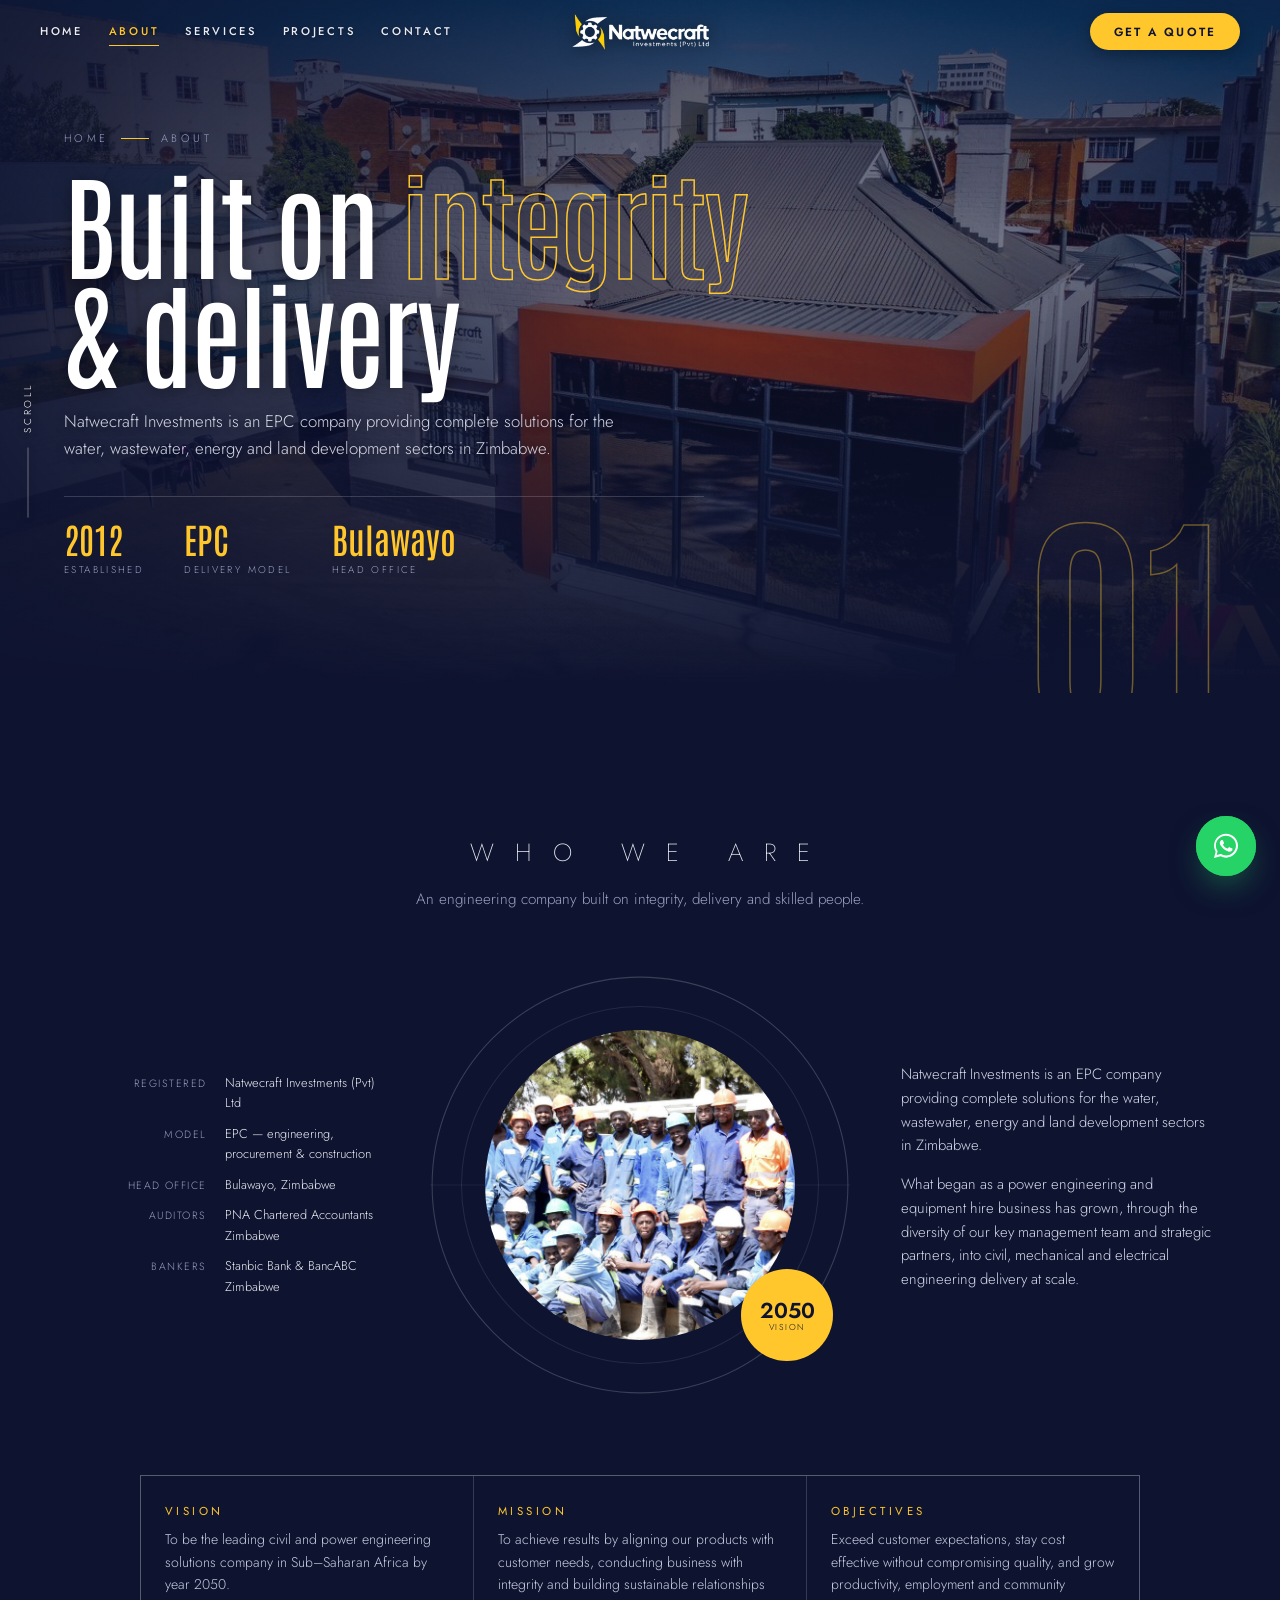
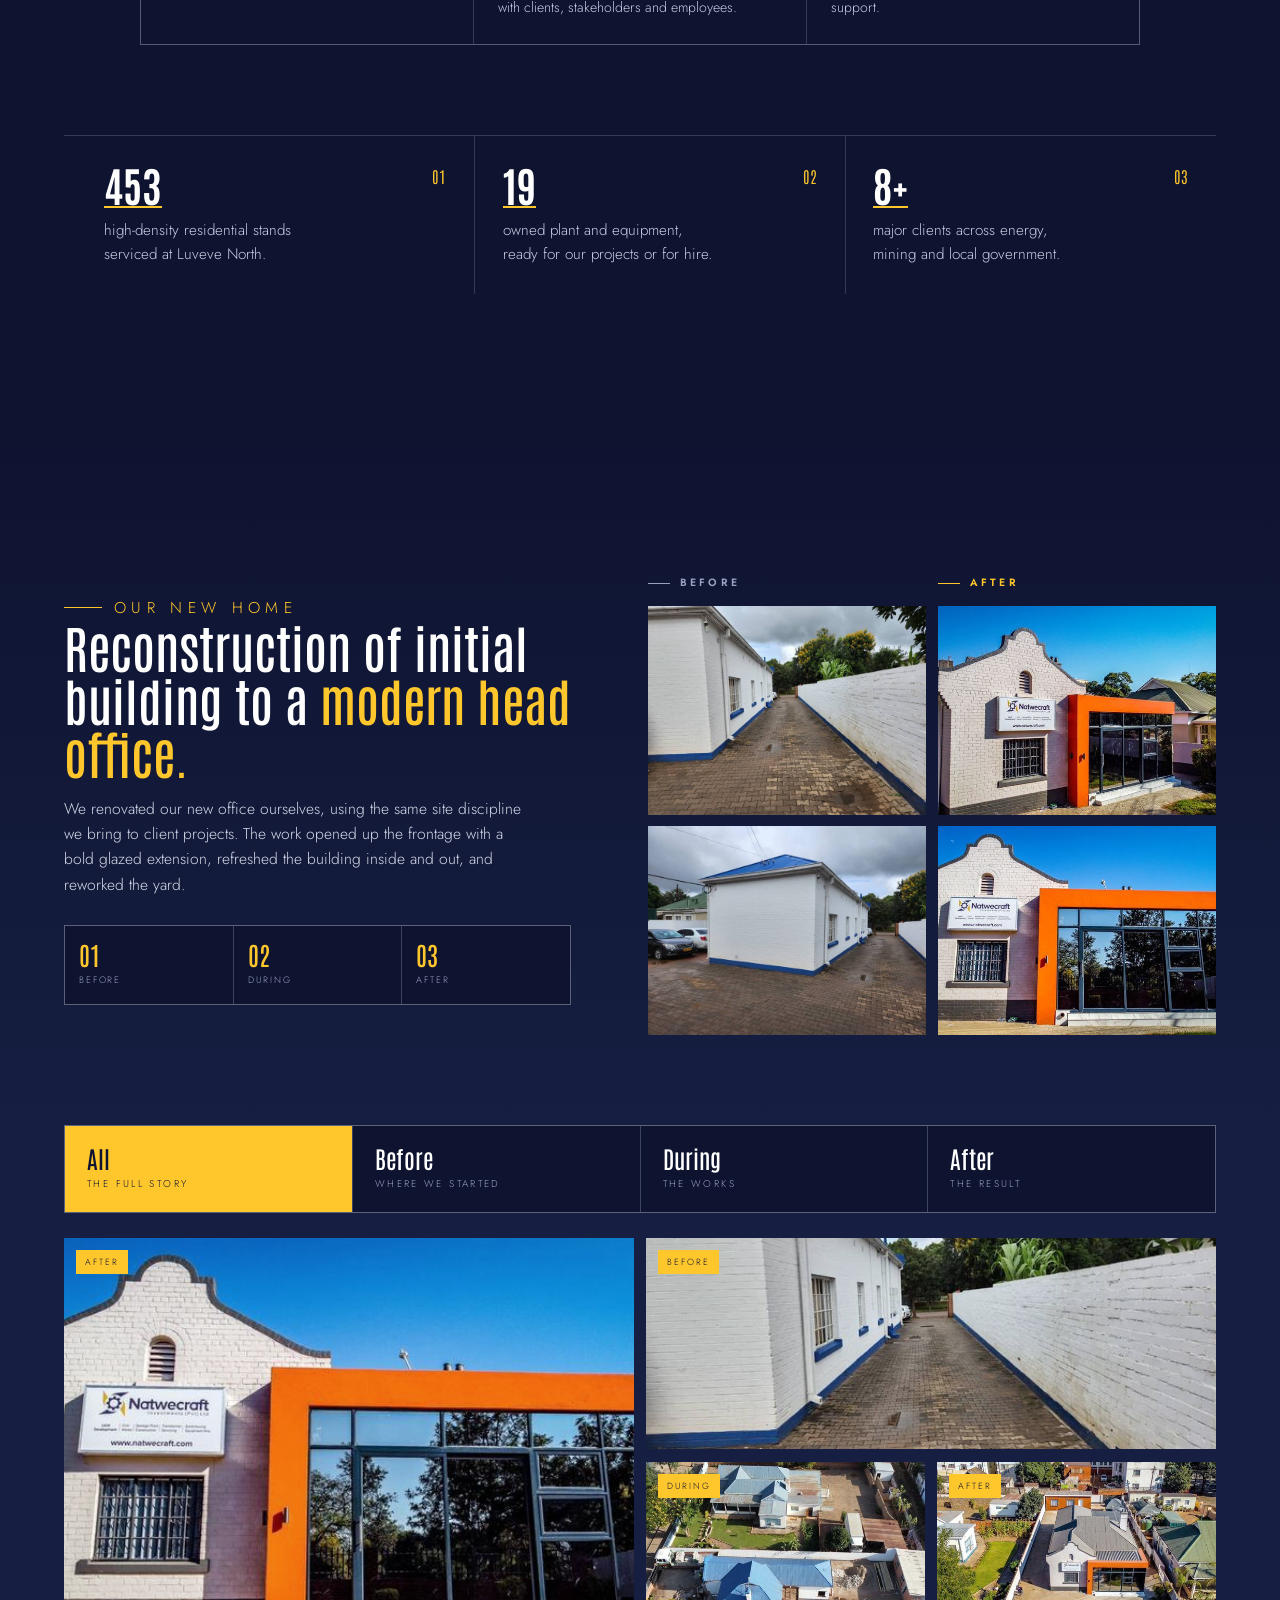
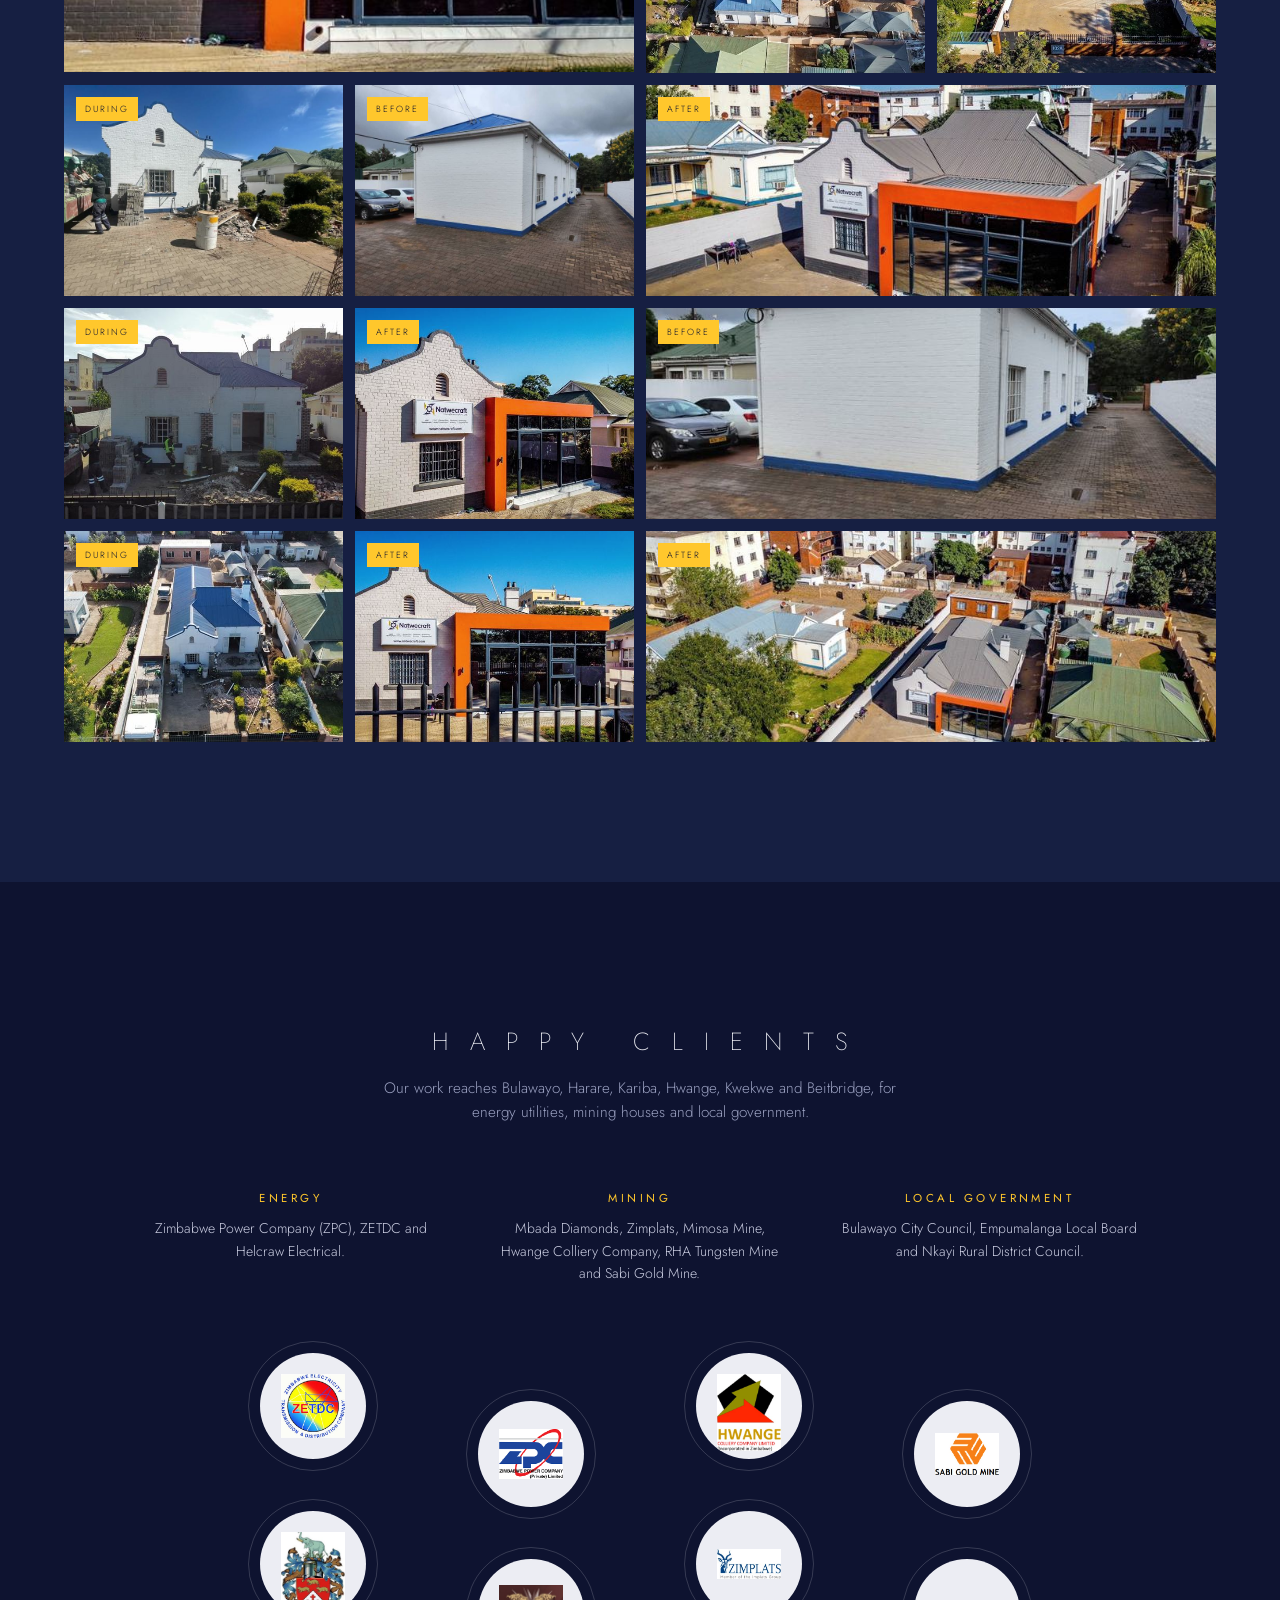
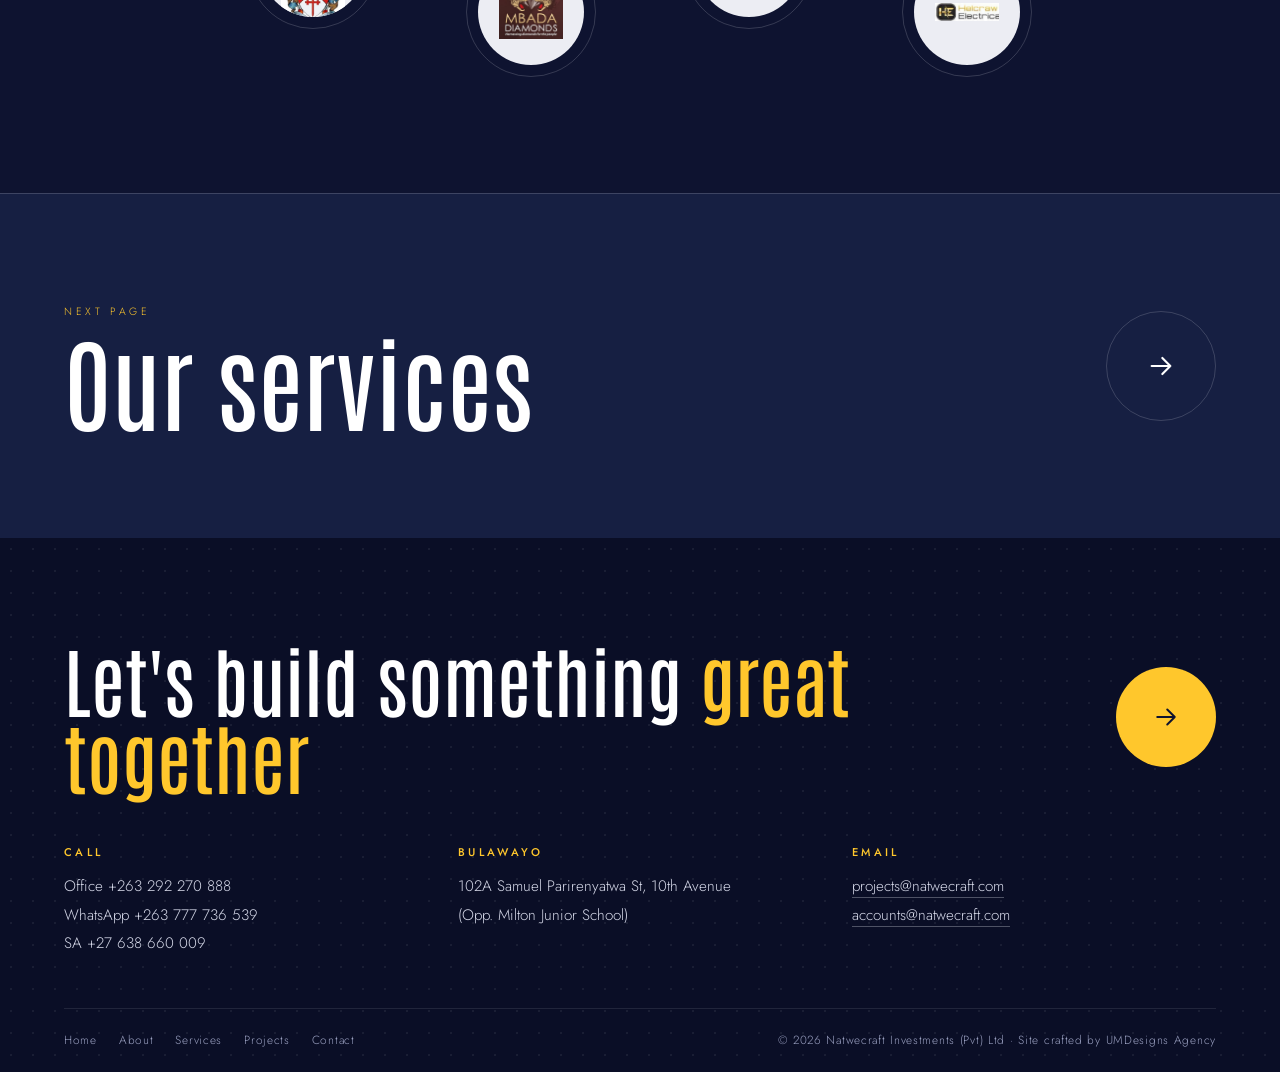
==== commit 26a692b7: "Add files via upload" ====
--- a/about.html
+++ b/about.html
@@ -44,7 +44,7 @@
     <p class="crumbs ph-rv"><a href="index.html">HOME</a><i></i><span>ABOUT</span></p>
     <h1 class="ph-rv" style="--d:.15s">Built on <em>integrity</em><br>&amp; delivery</h1>
     <p class="lede ph-rv" style="--d:.35s">Natwecraft Investments is an EPC company providing complete solutions for the water, wastewater, energy and land development sectors in Zimbabwe.</p>
-    <div class="phero-meta ph-rv" style="--d:.55s"><div><b>2050</b><span>Vision year</span></div><div><b>EPC</b><span>Delivery model</span></div><div><b>Bulawayo</b><span>Head office</span></div></div>
+    <div class="phero-meta ph-rv" style="--d:.55s"><div><b>2012</b><span>Established</span></div><div><b>EPC</b><span>Delivery model</span></div><div><b>Bulawayo</b><span>Head office</span></div></div>
   </div>
   <div class="pnum" aria-hidden="true">01</div>
 </section>
@@ -85,7 +85,7 @@
 
   <ol class="points" style="margin-top:clamp(60px,8vw,90px)">
     <li><p><b>453</b> high-density residential stands serviced at Luveve North.</p><span>01</span></li>
-    <li><p><b>19</b> owned plant and fleet units, ready for our sites or for hire.</p><span>02</span></li>
+    <li><p><b>19</b> owned plant and equipment, ready for our projects or for hire.</p><span>02</span></li>
     <li><p><b>8+</b> major clients across energy, mining and local government.</p><span>03</span></li>
   </ol>
 </section>
@@ -96,7 +96,7 @@
   <div class="ssplit flip" style="margin-bottom:clamp(60px,8vw,90px)">
     <div class="scopy">
       <p class="eyebrow"><span></span>OUR NEW HOME</p>
-      <h3>From tired building to a <span>modern head office.</span></h3>
+      <h3>Reconstruction of initial building to a <span>modern head office.</span></h3>
       <p>We renovated our new office ourselves, using the same site discipline we bring to client projects. The work opened up the frontage with a bold glazed extension, refreshed the building inside and out, and reworked the yard.</p>
       <div class="minis"><div><b>01</b><span>Before</span></div><div><b>02</b><span>During</span></div><div><b>03</b><span>After</span></div></div>
     </div>
@@ -120,7 +120,7 @@
 <!-- ============ 03 CLIENTS ============ -->
 <section id="clients" class="block">
   <div class="num" aria-hidden="true">03</div>
-  <h2 class="title">CLIENTS</h2>
+  <h2 class="title">HAPPY CLIENTS</h2>
   <p class="kicker">Our work reaches Bulawayo, Harare, Kariba, Hwange, Kwekwe and Beitbridge, for energy utilities, mining houses and local government.</p>
   <div class="sectors">
     <div><h3>ENERGY</h3><p>Zimbabwe Power Company (ZPC), ZETDC and Helcraw Electrical.</p></div>
@@ -139,29 +139,6 @@
   </div>
 </section>
 
-<!-- ============ 04 TEAM ============ -->
-<section id="leadership" class="block split-bg">
-  <div class="num" aria-hidden="true">04</div>
-  <h2 class="title">TEAM</h2>
-  <p class="kicker">Experienced engineering and technical personnel, with skilled and casual staff engaged on a project basis.</p>
-  <div class="circles team">
-    <div class="track"><div class="row">
-      <div class="item">
-        <div class="ring"><div>NM</div></div>
-        <h3>Nkululeko Bruce Moyo</h3><span class="role">OPERATIONS MANAGER</span>
-        <p>MSc in Development Finance (University of Reading, UK) and BSc Hons. Over 13 years in project finance and management with AGRIBANK, USAID and Finmark Finance, including National Business Consultant for USAID and Special Projects Advisory Manager at AGRIBANK.</p>
-      </div>
-      <div class="item">
-        <div class="ring"><div>SS</div></div>
-        <h3>Dr Samukeliso Sibanda</h3><span class="role">LEGAL ADVISER</span>
-        <p>PhD in Law (University of the Free State), with LLB and LLM degrees from the University of Fort Hare. Deep knowledge of commercial contracts and legal interpretation; formerly Legal Consultant at the Zimbabwe Institute of Legal Studies.</p>
-      </div>
-    </div></div>
-  </div>
-<!--  <div class="moments">
-    <figure><img src="4.jpg"></figure>
-  </div>-->
-</section>
 
 <a class="nextpage" href="services.html">
   <div class="np-in"><div><small>NEXT PAGE</small><b>Our services</b></div><span class="np-arr"><svg viewBox="0 0 24 24" width="18" height="18" fill="none" stroke="currentColor" stroke-width="1.6" stroke-linecap="round" stroke-linejoin="round"><path d="M5 12h14M13 6l6 6-6 6"/></svg></span></div>
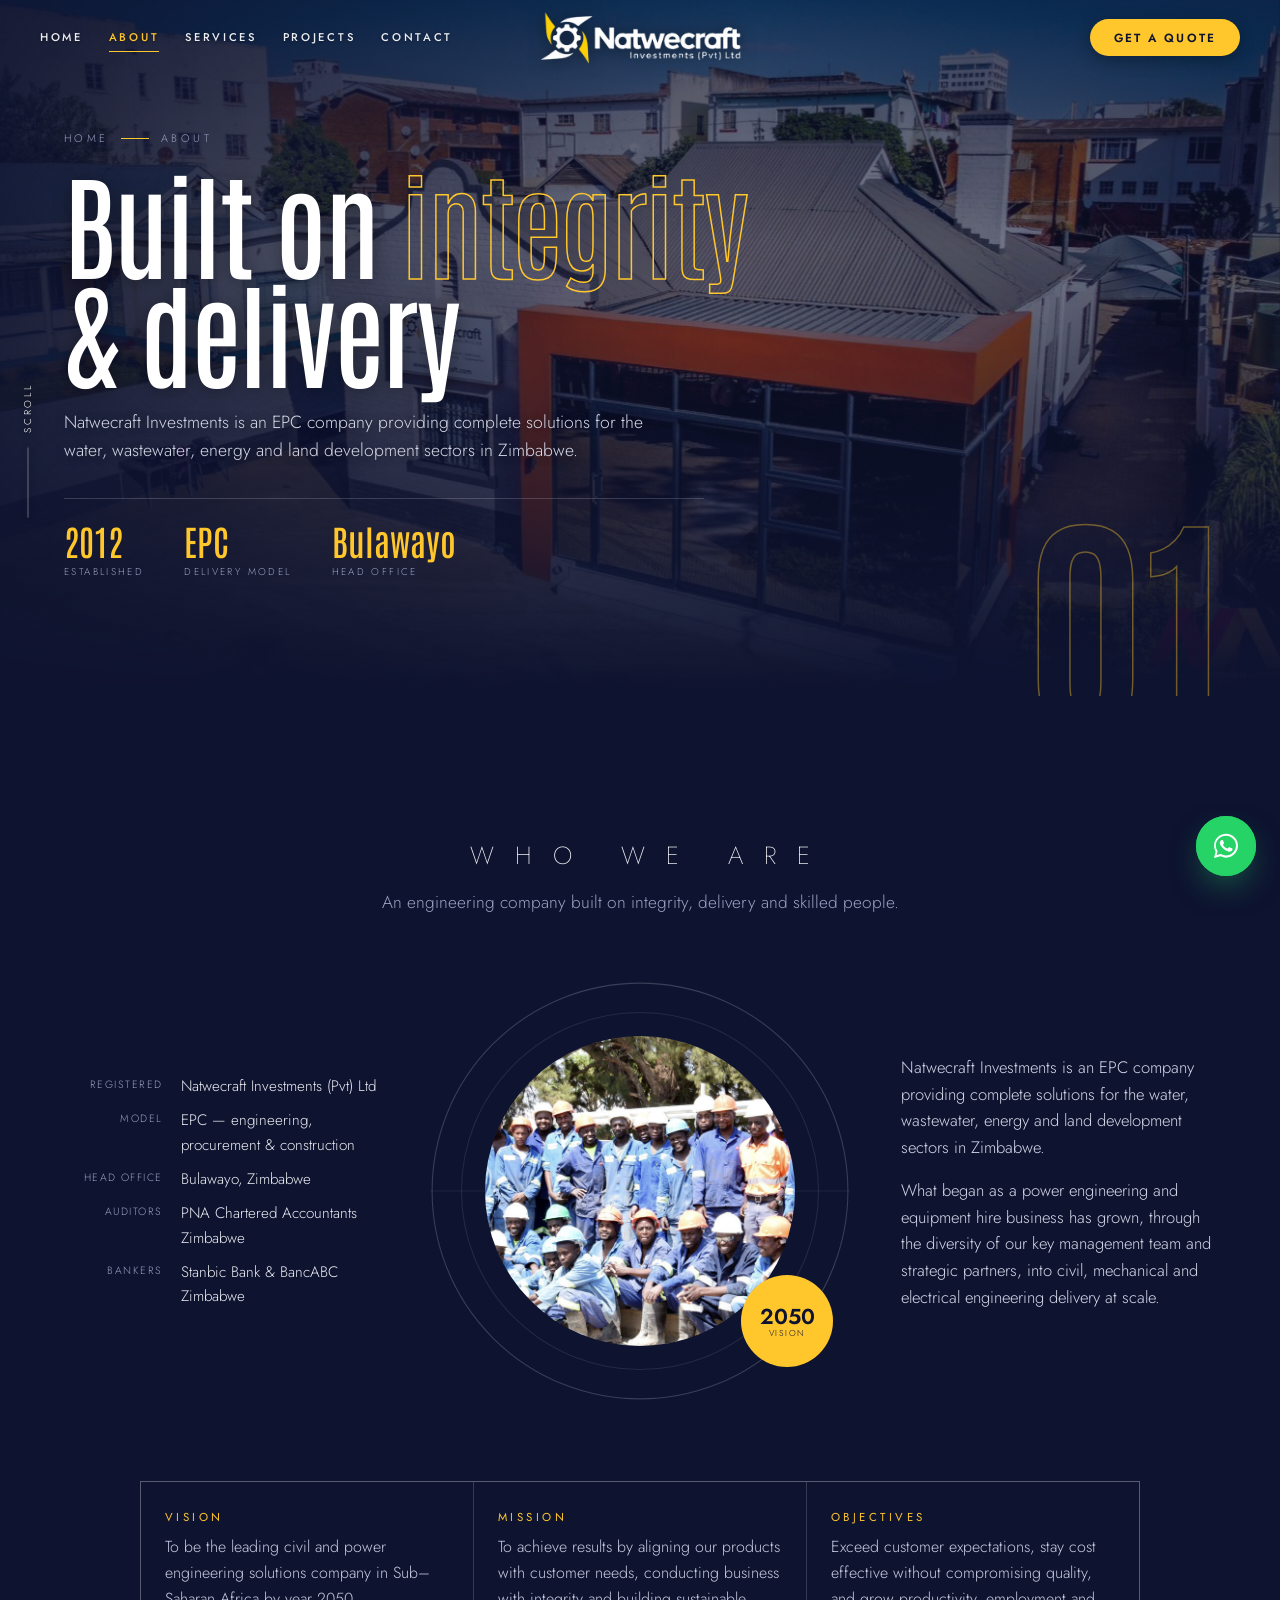
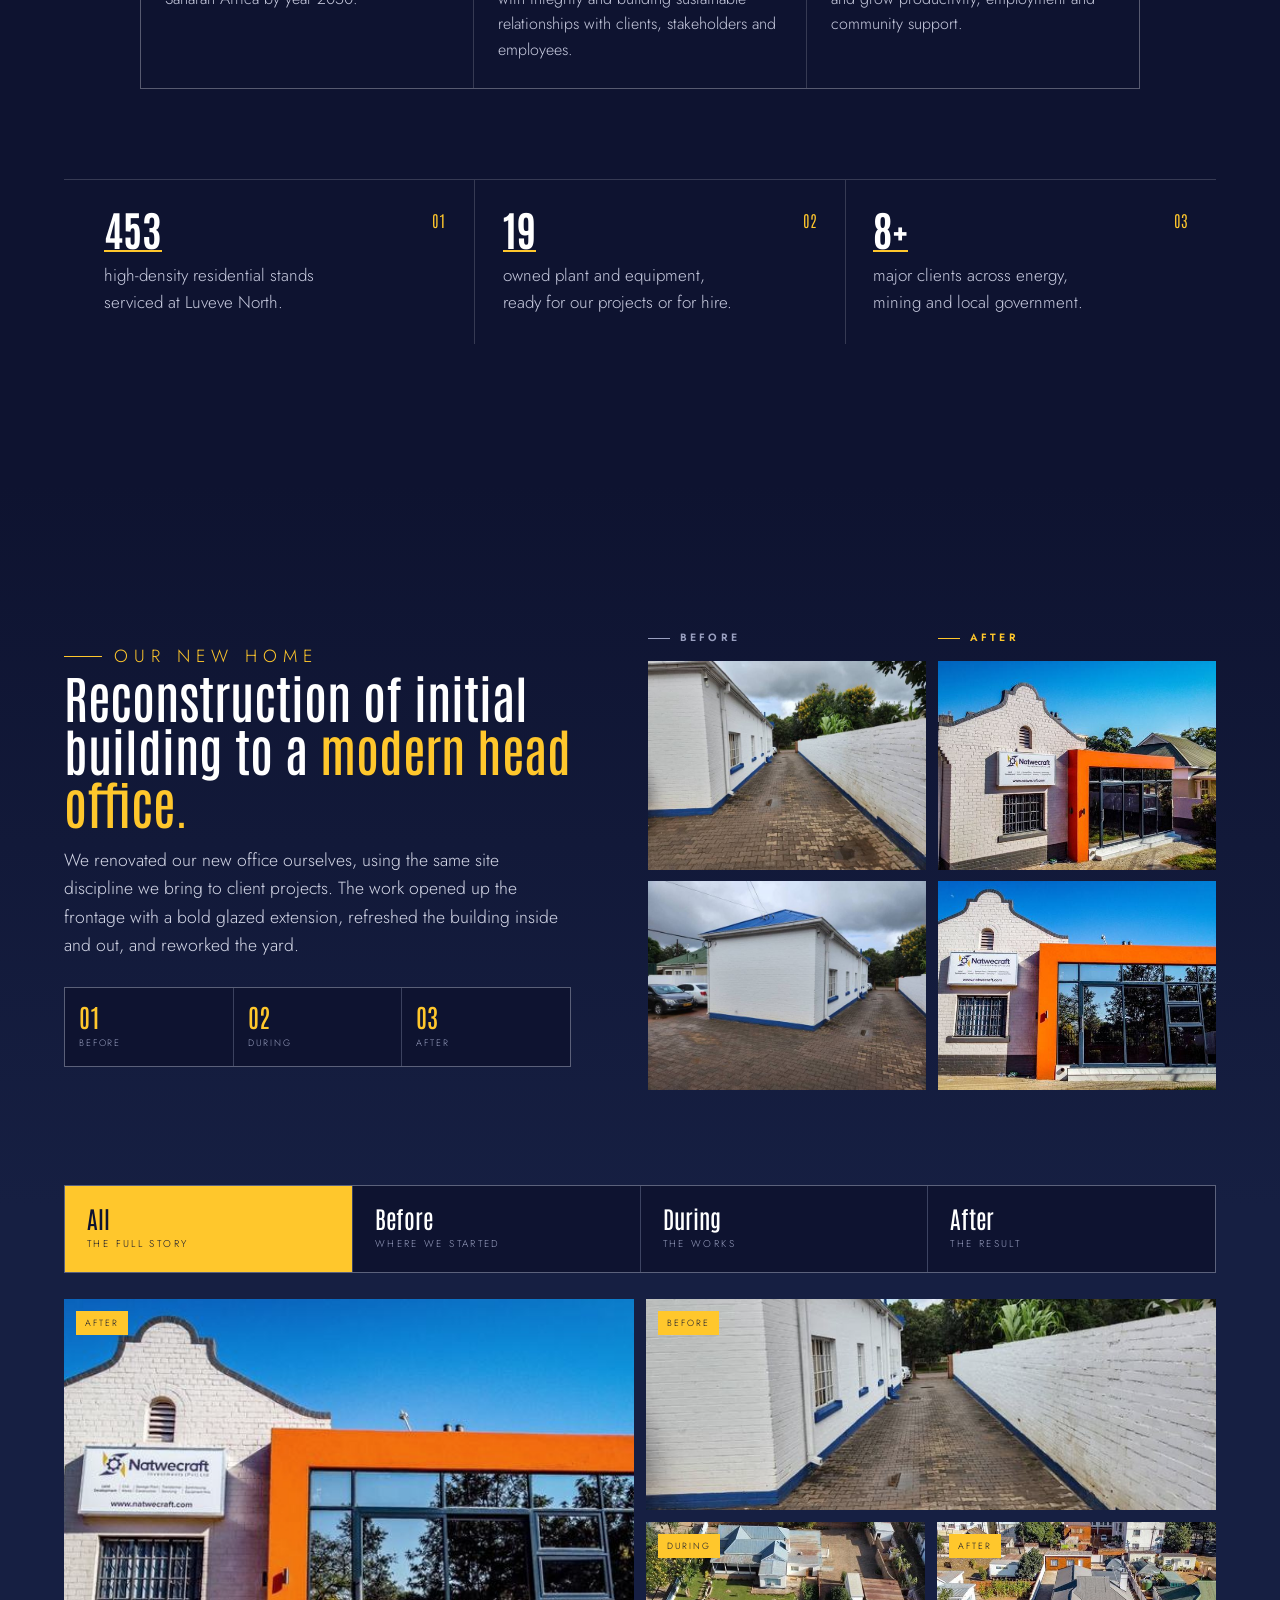
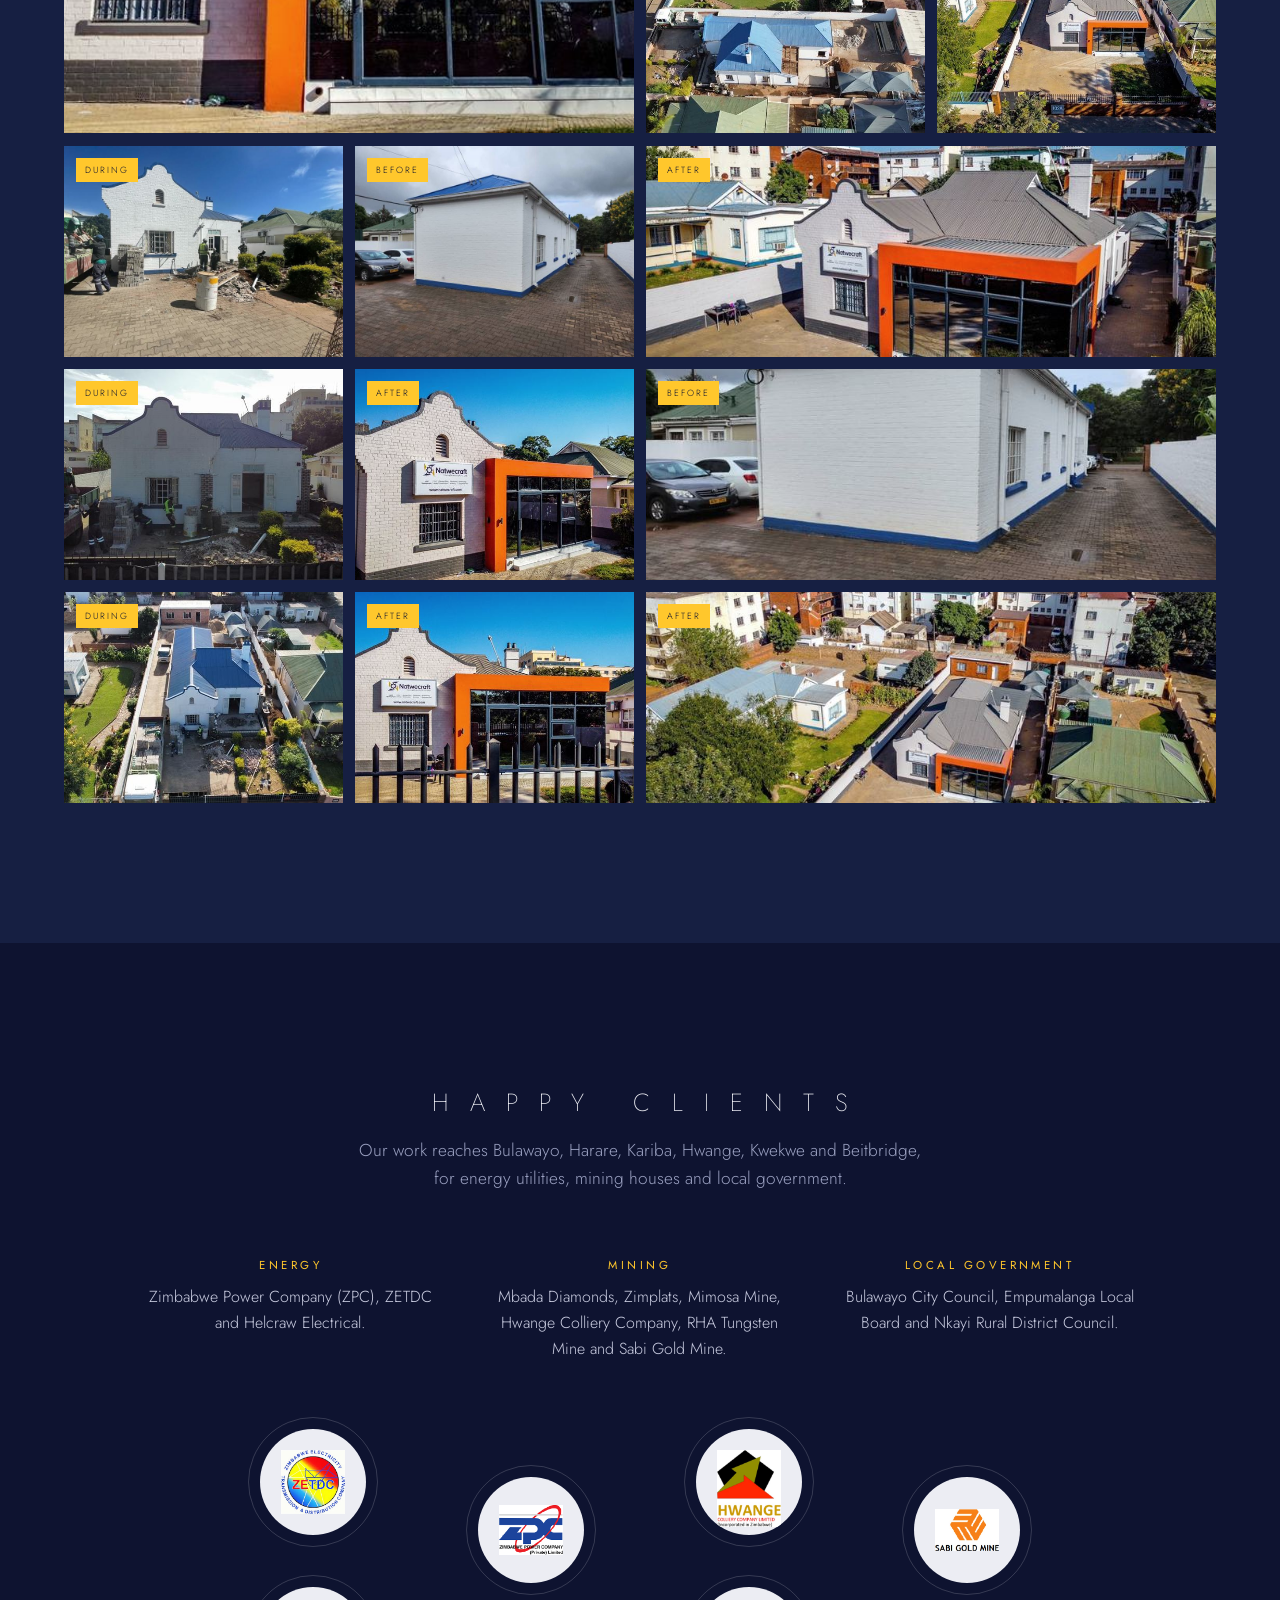
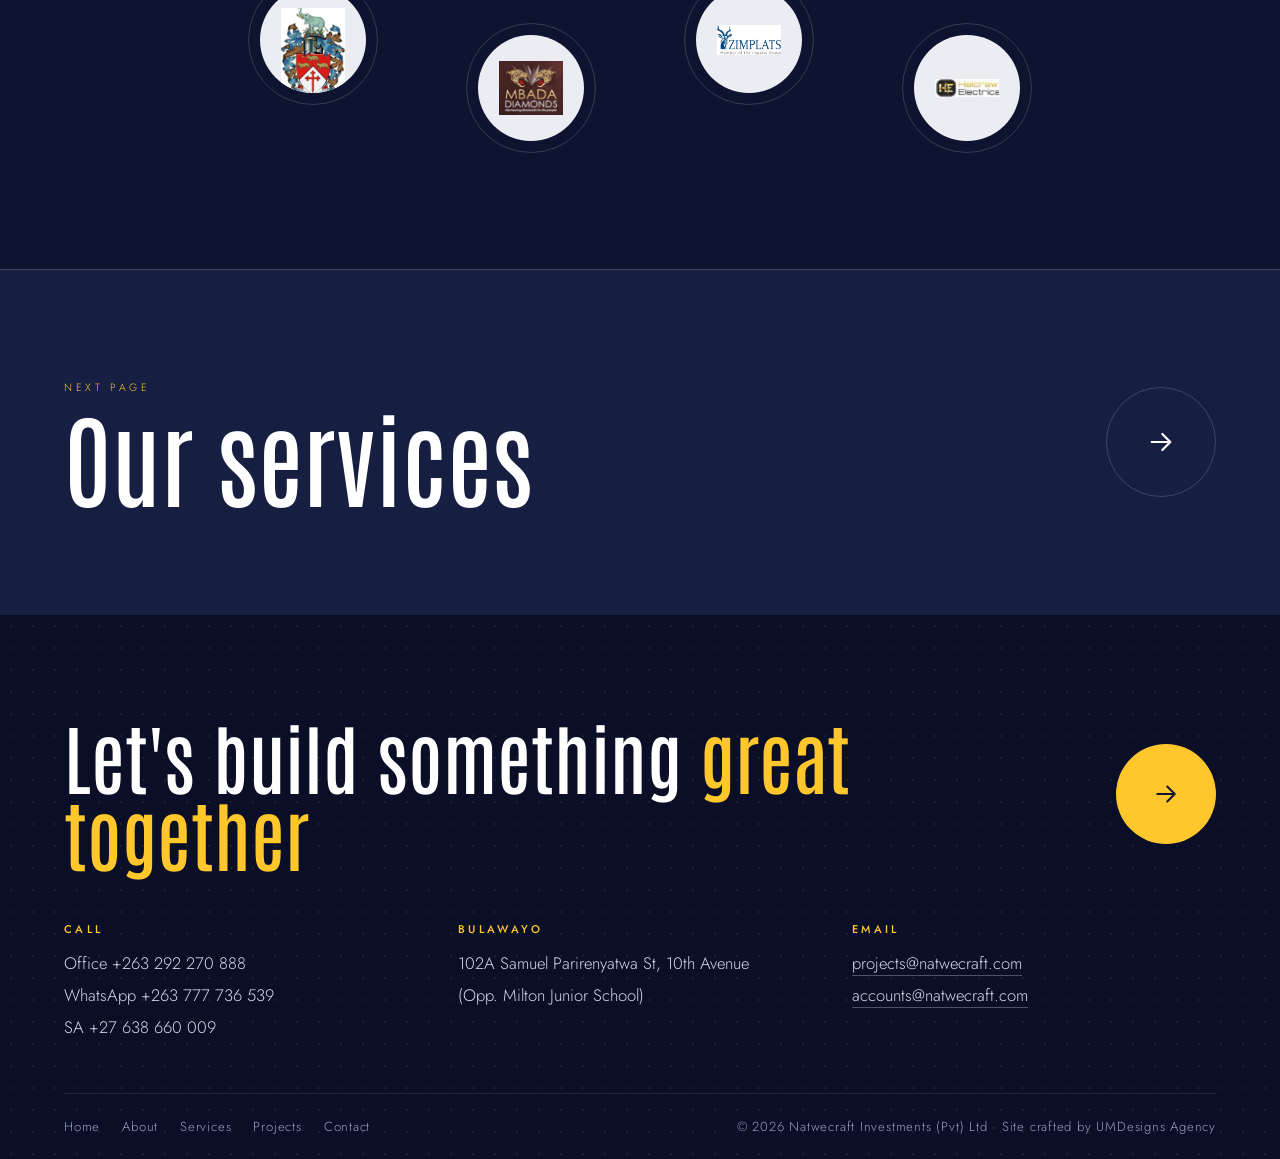
==== commit dd455cd9: "Add files via upload" ====
--- a/about.html
+++ b/about.html
@@ -7,7 +7,7 @@
 <title>About | Natwecraft Investments (Pvt) Ltd</title>
 <meta name="description" content="Who we are: an EPC company for water, wastewater, energy and land development in Zimbabwe — vision, mission, clients, team and our new head office.">
 <meta name="theme-color" content="#0E1330">
-<link rel="icon" type="image/png" href="nc3.png">
+<link rel="icon" type="image/png" href="images/nc3.png">
 <link rel="preconnect" href="https://fonts.googleapis.com">
 <link rel="preconnect" href="https://fonts.gstatic.com" crossorigin>
 <link href="https://fonts.googleapis.com/css2?family=Antonio:wght@400;500;700&family=Jost:wght@200;300;400;500;600&display=swap" rel="stylesheet">
--- a/assets/site.css
+++ b/assets/site.css
@@ -887,3 +887,56 @@
 #office .ba figure{margin:0; aspect-ratio:4/3; overflow:hidden; background:var(--mist)}
 #office .ba img{width:100%; height:100%; object-fit:cover; display:block; transition:transform 1.2s cubic-bezier(.2,.65,.3,1)}
 #office .ba figure:hover img{transform:scale(1.05)}
+
+/* =====================================================================
+   NOVEMBER UPDATES
+   ===================================================================== */
+/* big type band: capitalise each word ("We Deliver Water & Power And Land Servicing") */
+.bt span{text-transform:capitalize}
+
+/* hero wheel centre: "EPC SERVICES" */
+.emblem-core{gap:4px}
+.emblem-core b,.emblem-core .svc-lbl{display:block; font-family:var(--display); font-size:clamp(1.5rem,2.3vw,2.1rem); font-weight:700; line-height:1; letter-spacing:.08em; padding-left:.08em; color:transparent; -webkit-text-stroke:1px var(--bone)}
+
+/* larger logo in the top bar */
+#nav{height:76px}
+.brand img{height:52px}
+@media (max-width:520px){ #nav{height:68px} .brand img{height:42px} }
+@media (max-width:420px){ .brand img{height:36px; max-width:46vw} }
+
+/* larger body / paragraph text across all pages */
+body{font-size:1.06rem}
+.kicker,.shead p{font-size:1.08rem}
+.pj-page .kicker{font-size:1.14rem}
+.hero-foot p,.points p,.ms .what{font-size:1.06rem}
+.story,.since p,.contact-list p,.hours,.ft-cols p{font-size:1.04rem}
+.vmo p,.sectors p,.fbody p,.wbody p,.water ul,.pj-facts,.pj-time li{font-size:1rem}
+.item p,.facts,.note,.form .hint,.ftnote{font-size:.95rem}
+.scopy p,.svc-copy p,.phero .lede,.pj-info .lead{font-size:1.1rem}
+.svc-copy li{font-size:1.04rem}
+table{font-size:.98rem}
+.form input,.form select,.form textarea{font-size:1.05rem}
+.ft-bot{font-size:.82rem}
+@media (max-width:700px){
+  .kicker,.shead p,.scopy p,.svc-copy p,.phero .lede{font-size:1.02rem}
+  .table-wrap table{font-size:.95rem}
+}
+
+/* "We build foundations" band: photo and yellow panel fill the full section height */
+.parband{padding:0}
+
+/* ---------- enquiry form: custom service dropdown (white list, yellow highlight) ---------- */
+.form .fld{display:grid; gap:8px}
+.form .fld .lbl{font-size:.62rem; letter-spacing:.26em; text-transform:uppercase; color:var(--haze)}
+.dd{position:relative}
+.dd-btn{width:100%; display:flex; align-items:center; justify-content:space-between; gap:12px; text-align:left; font:300 1.05rem/1.5 var(--sans); color:var(--ink); background:#fff; border:1px solid #fff; padding:14px 16px; cursor:pointer; transition:border-color .25s, box-shadow .25s}
+.dd-btn::after{content:""; flex:none; width:9px; height:9px; border-right:2px solid var(--night); border-bottom:2px solid var(--night); transform:translateY(-3px) rotate(45deg); transition:transform .25s}
+.dd.open .dd-btn::after{transform:translateY(2px) rotate(-135deg)}
+.dd-btn:focus-visible,.dd.open .dd-btn{outline:0; border-color:var(--yellow); box-shadow:0 0 0 2px var(--yellow)}
+.dd-list{position:absolute; z-index:30; left:0; right:0; top:calc(100% + 6px); margin:0; padding:6px; list-style:none; background:#fff; border:1px solid #E3E5EE; box-shadow:0 24px 50px -18px rgba(0,0,0,.55); max-height:300px; overflow:auto; display:none}
+.dd.open .dd-list{display:block}
+.dd-list:focus{outline:0}
+.dd-list li{padding:12px 14px; font:400 1rem/1.4 var(--sans); color:var(--ink); cursor:pointer; display:flex; align-items:center; justify-content:space-between; gap:12px}
+.dd-list li.hi{background:var(--yellow); color:var(--night)}
+.dd-list li[aria-selected="true"]{font-weight:500}
+.dd-list li[aria-selected="true"]::after{content:""; width:6px; height:11px; border-right:2px solid var(--night); border-bottom:2px solid var(--night); transform:rotate(45deg) translateY(-2px)}
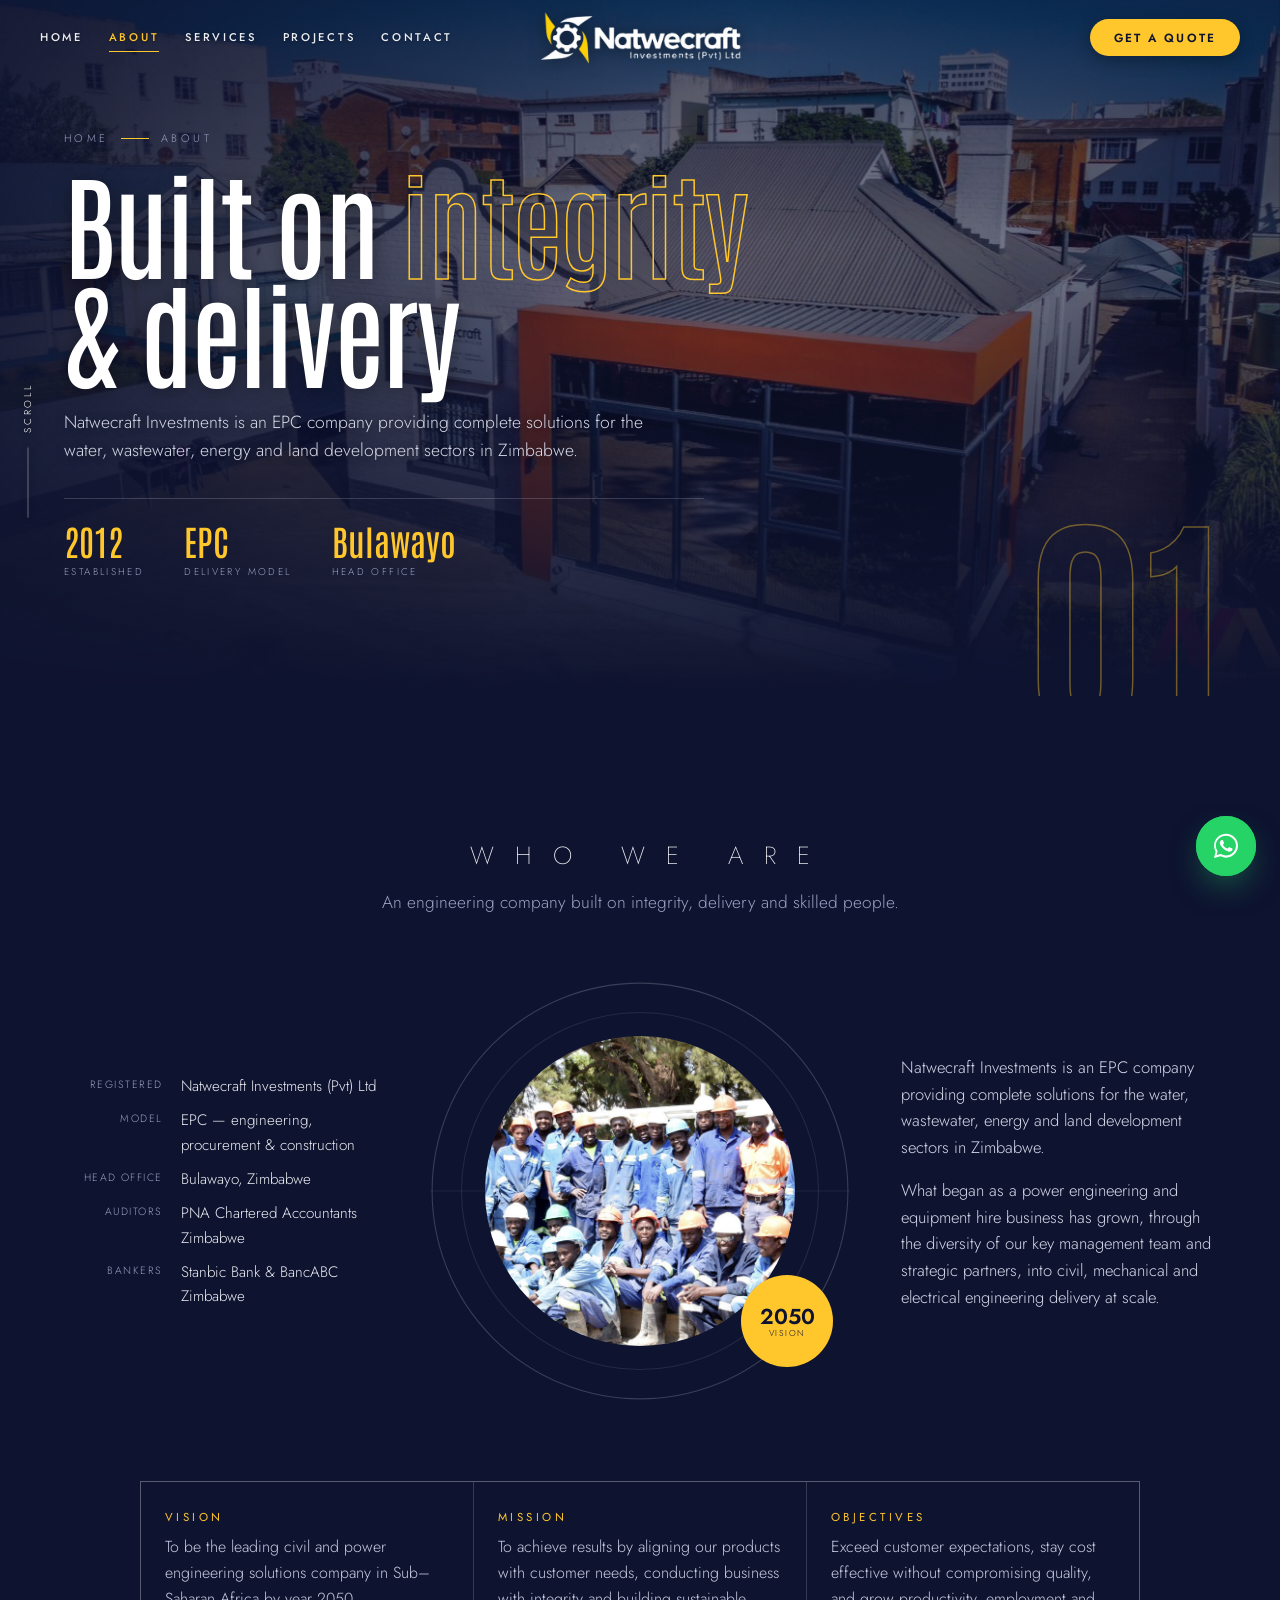
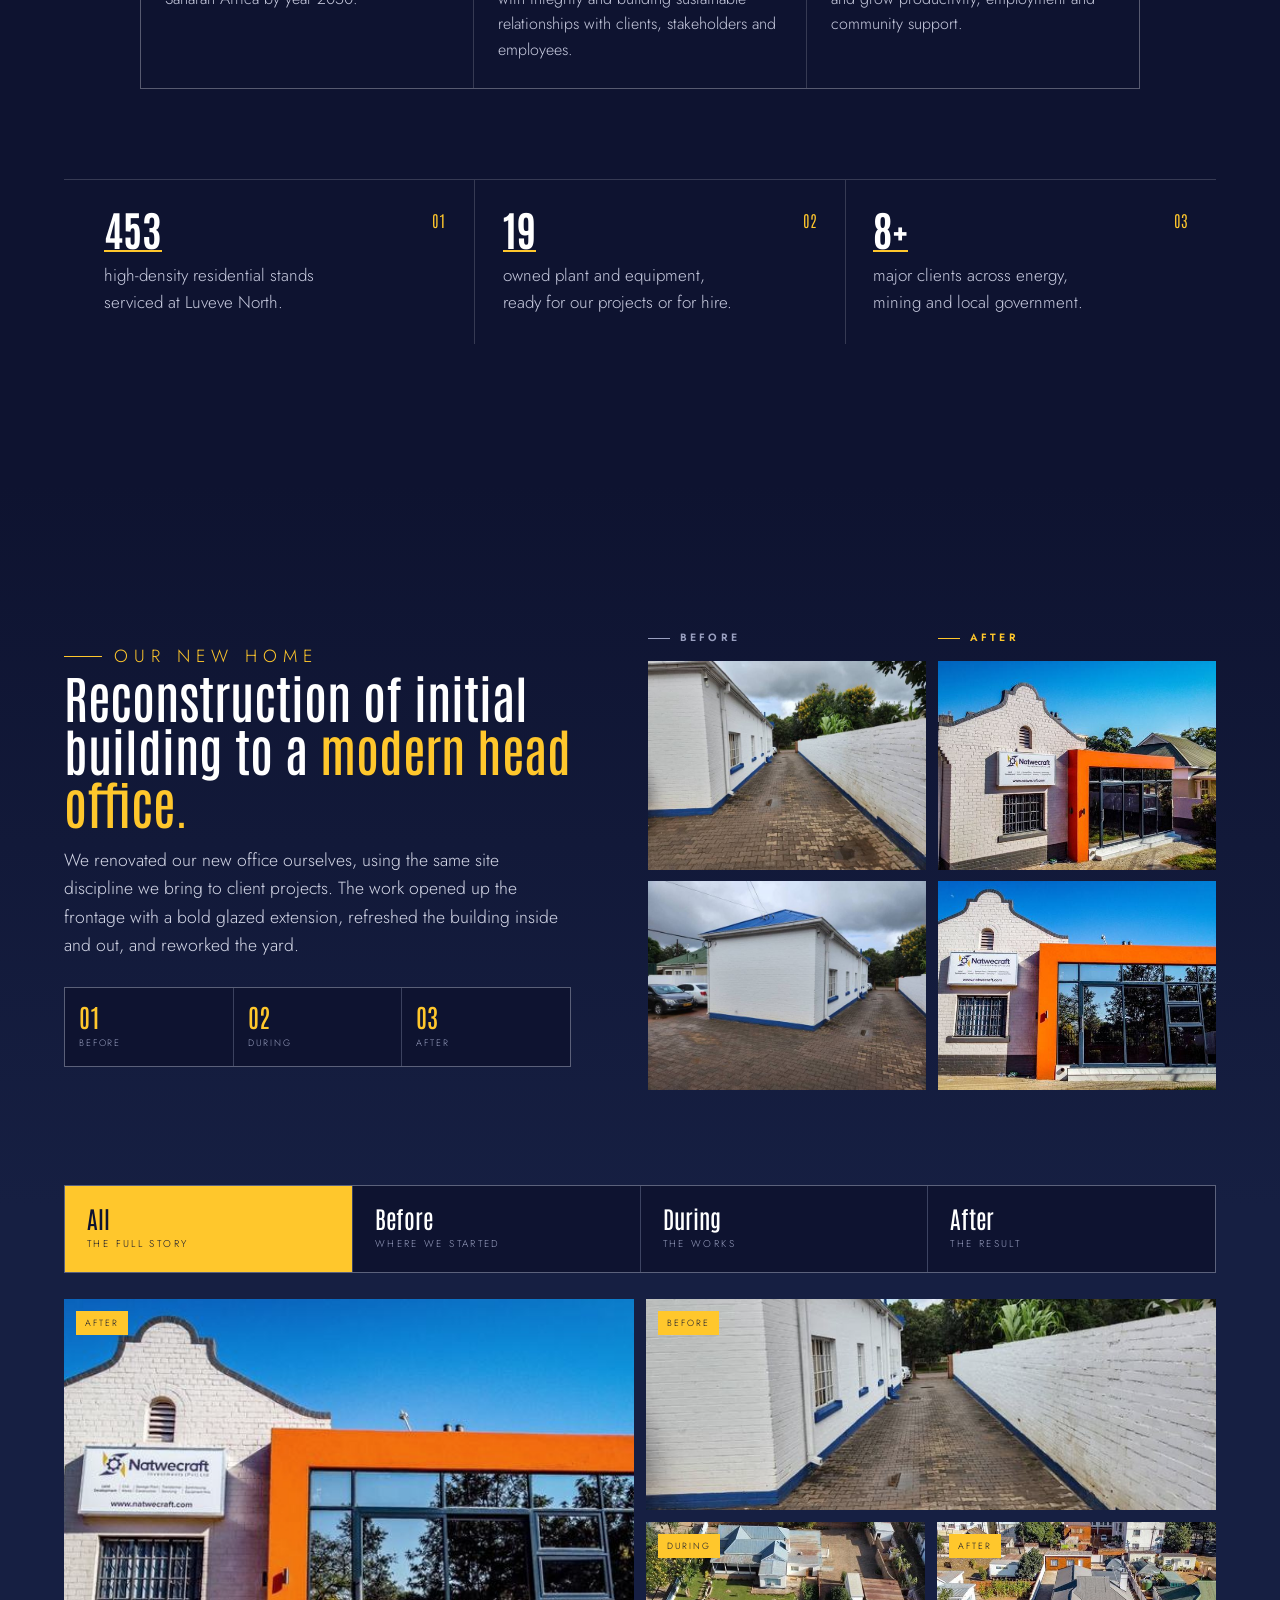
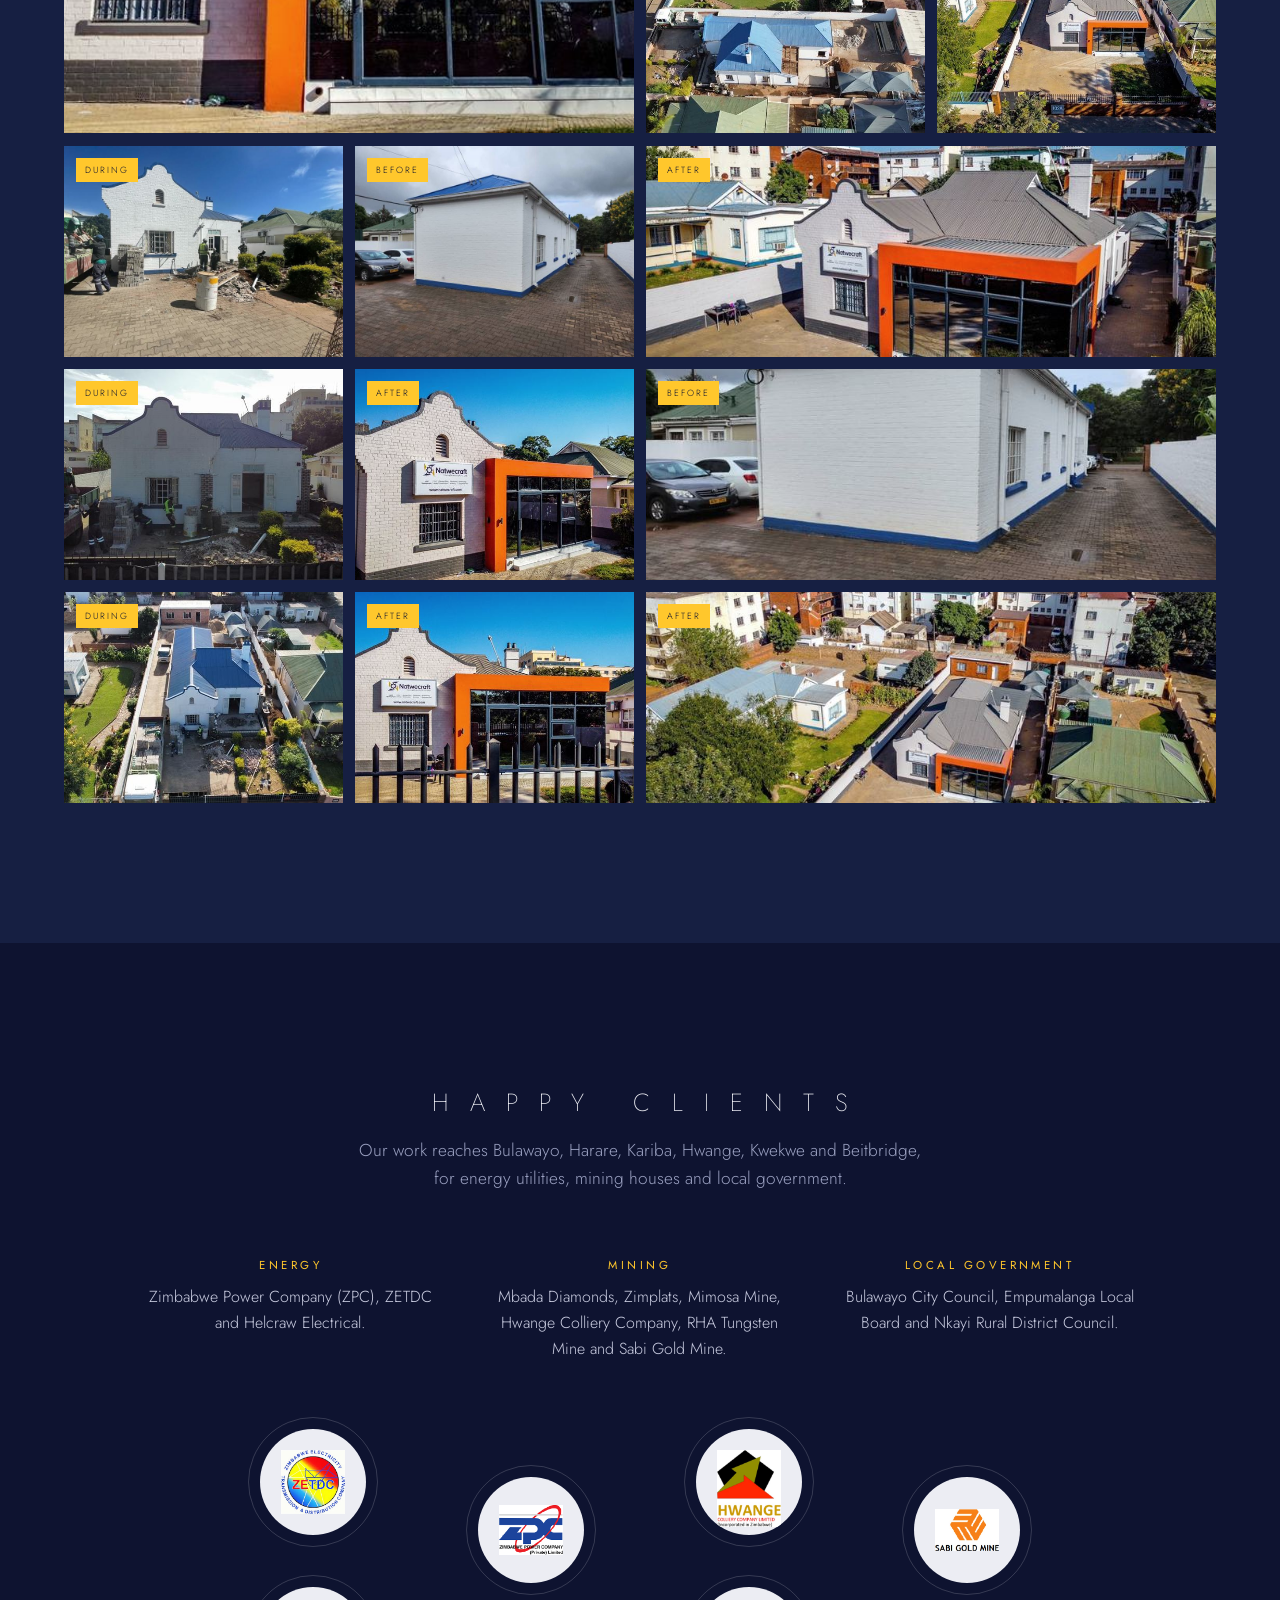
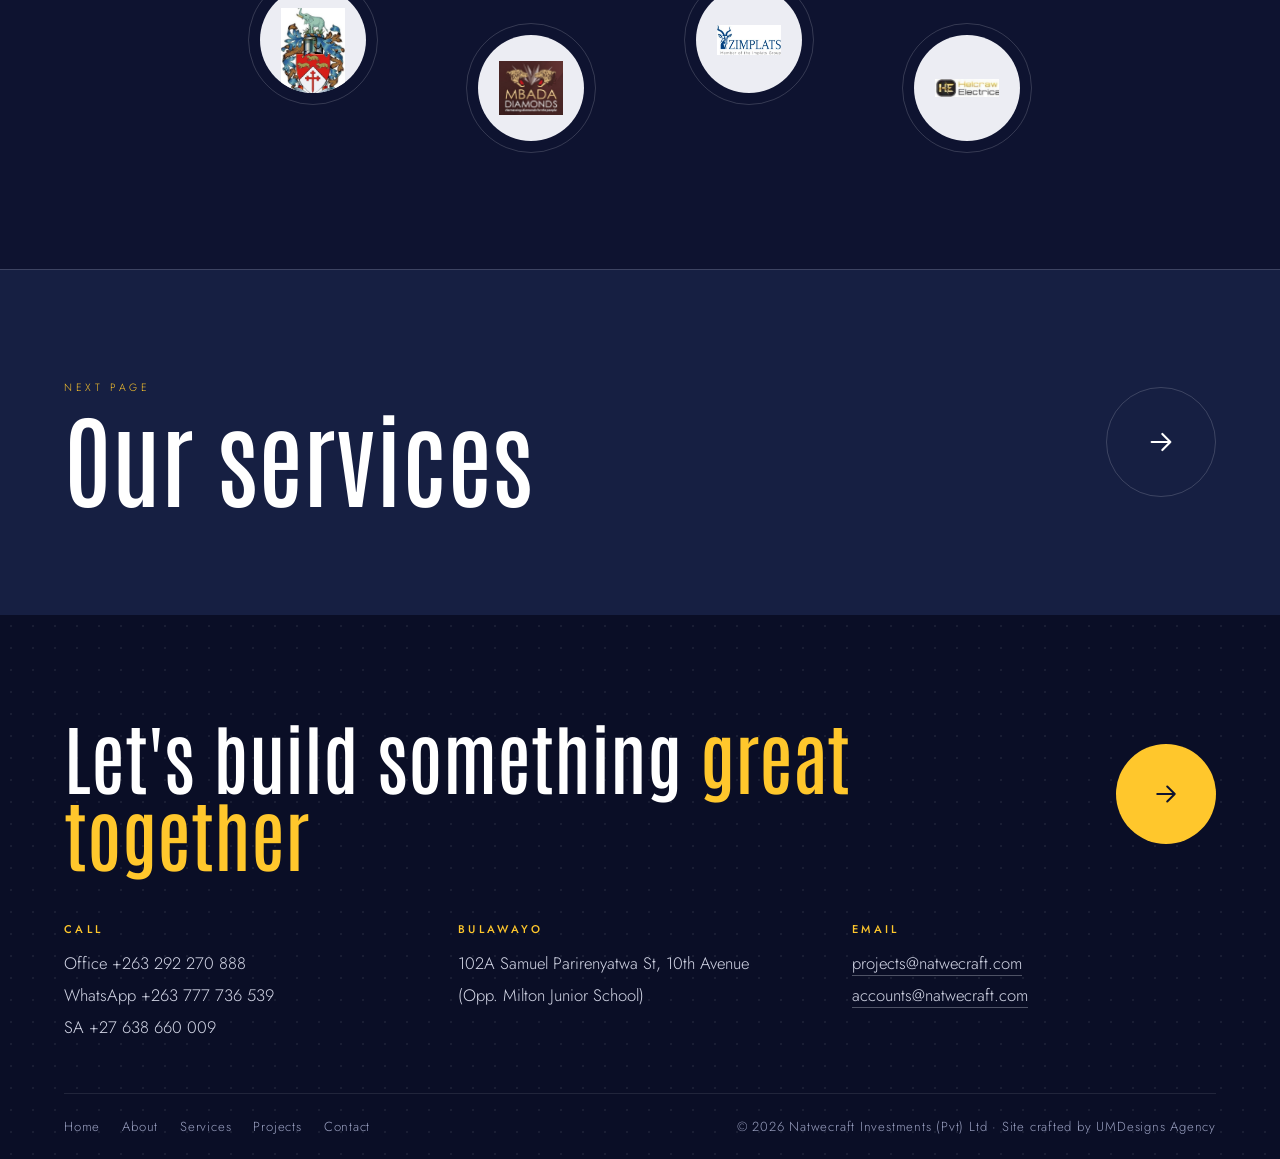
==== commit 9ec09598: "Add files via upload" ====
--- a/about.html
+++ b/about.html
@@ -167,7 +167,7 @@
   </div>
   <div class="ft-bot">
     <nav aria-label="Footer"><a href="index.html">Home</a><a href="about.html">About</a><a href="services.html">Services</a><a href="projects.html">Projects</a><a href="contact.html">Contact</a></nav>
-    <span>&copy; <span class="year"></span> Natwecraft Investments (Pvt) Ltd · Site crafted by UMDesigns Agency</span>
+    <span>&copy; <span class="year"></span> Natwecraft Investments (Pvt) Ltd · Site crafted by <a class="ft-credit" href="https://umdesignsagency.com/" target="_blank" rel="noopener">UMDesigns Agency</a></span>
   </div>
 </footer>
 
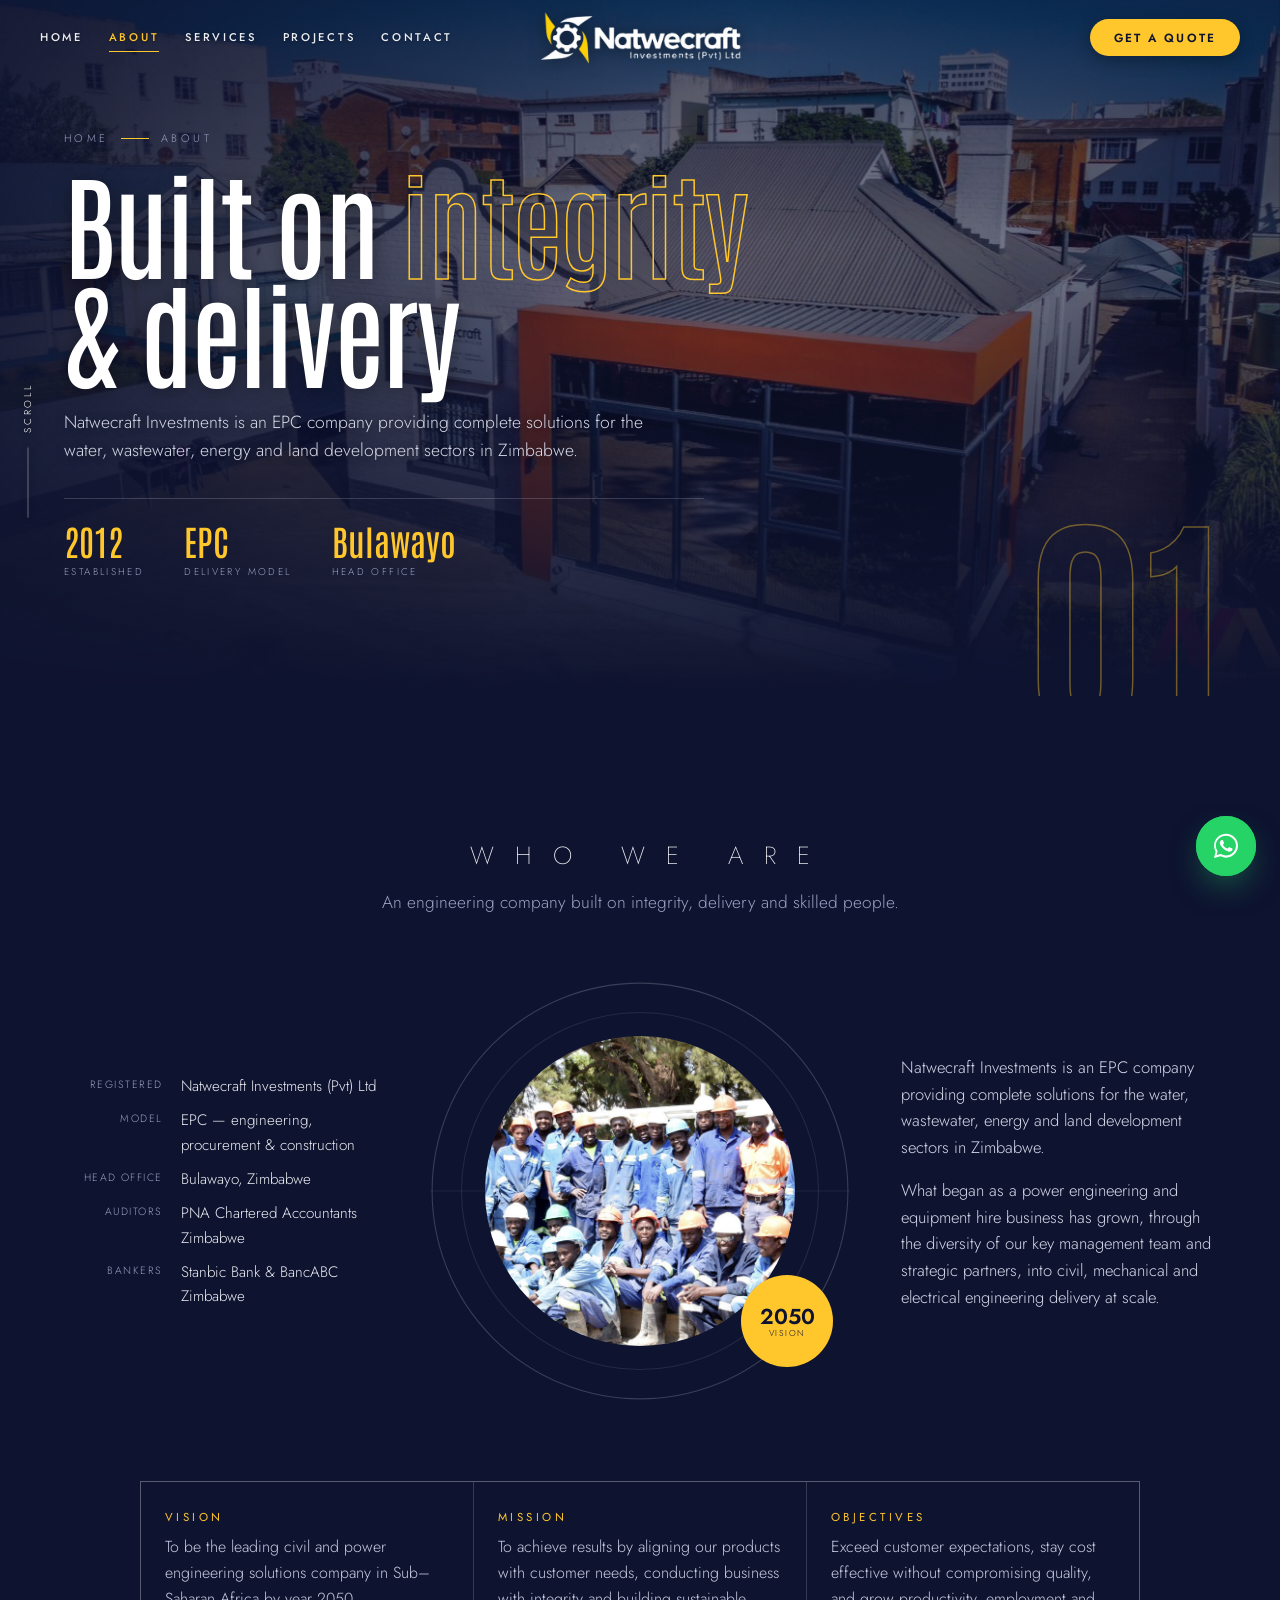
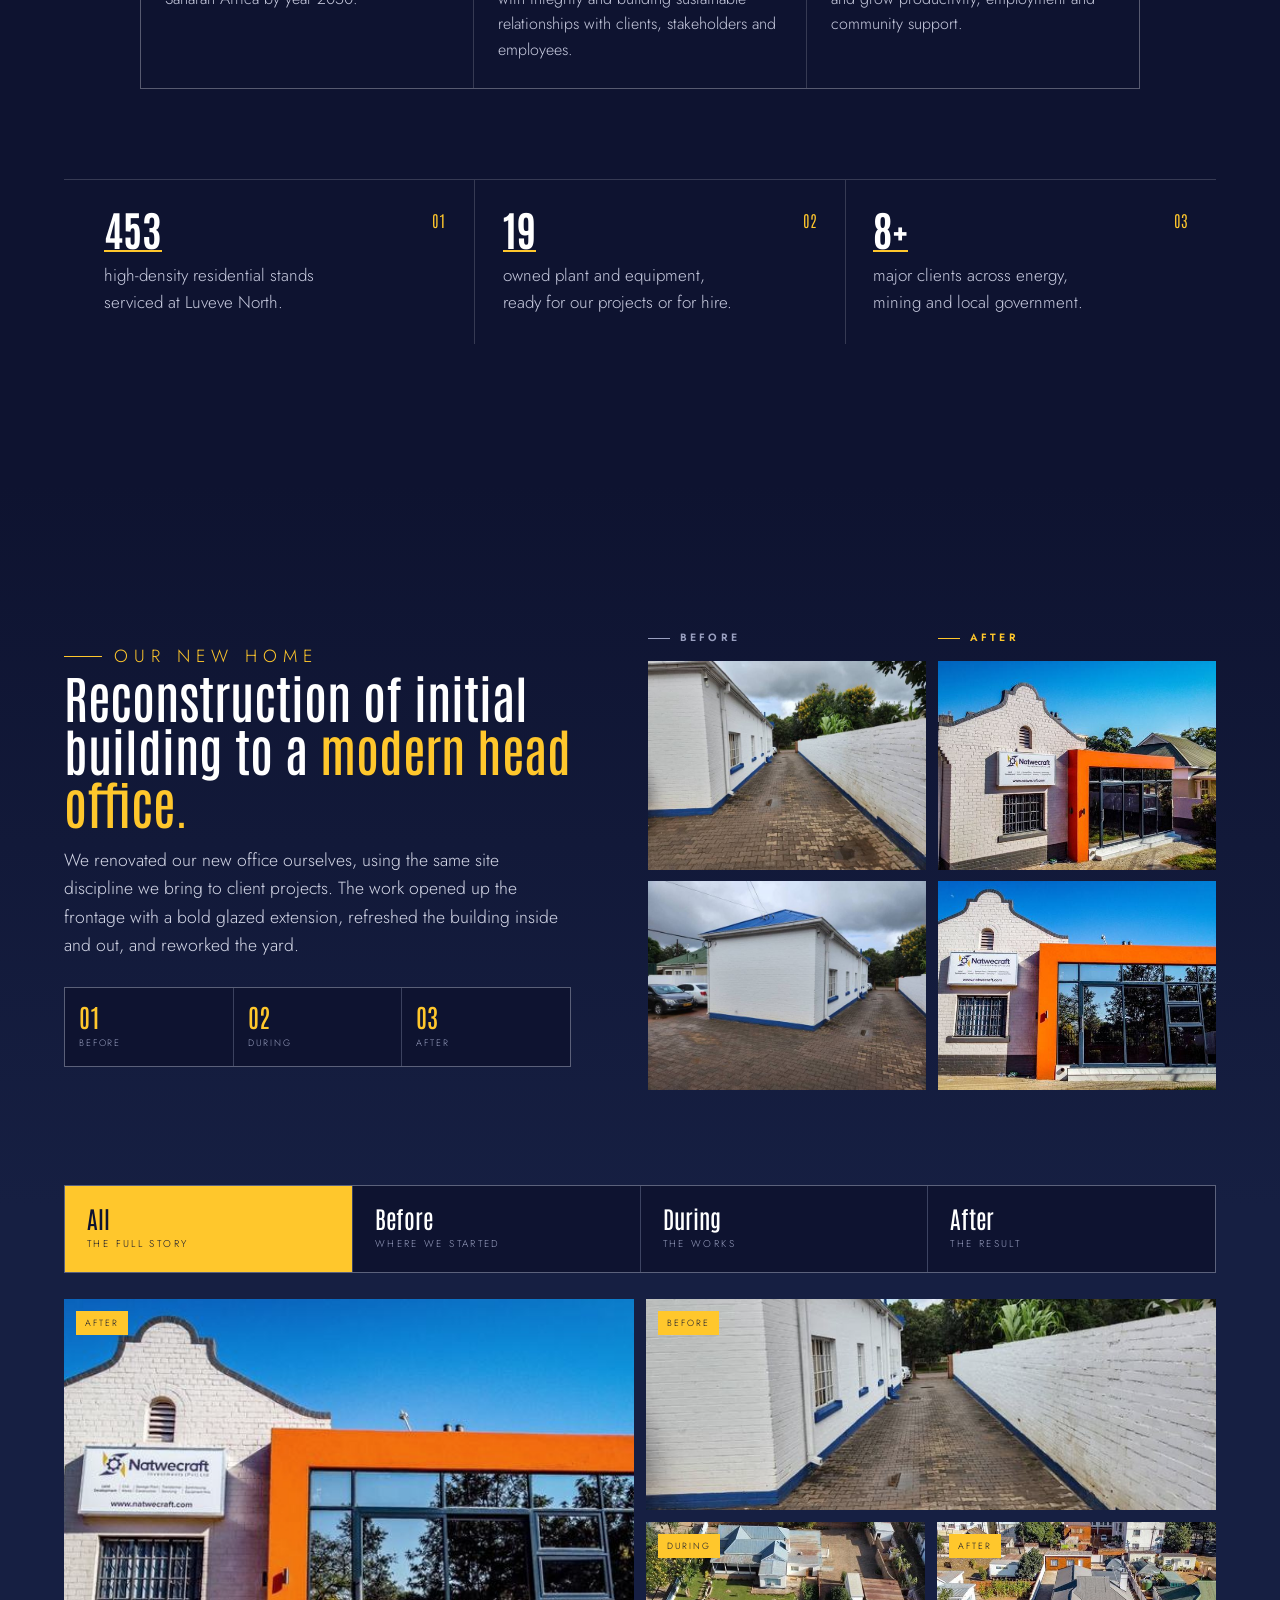
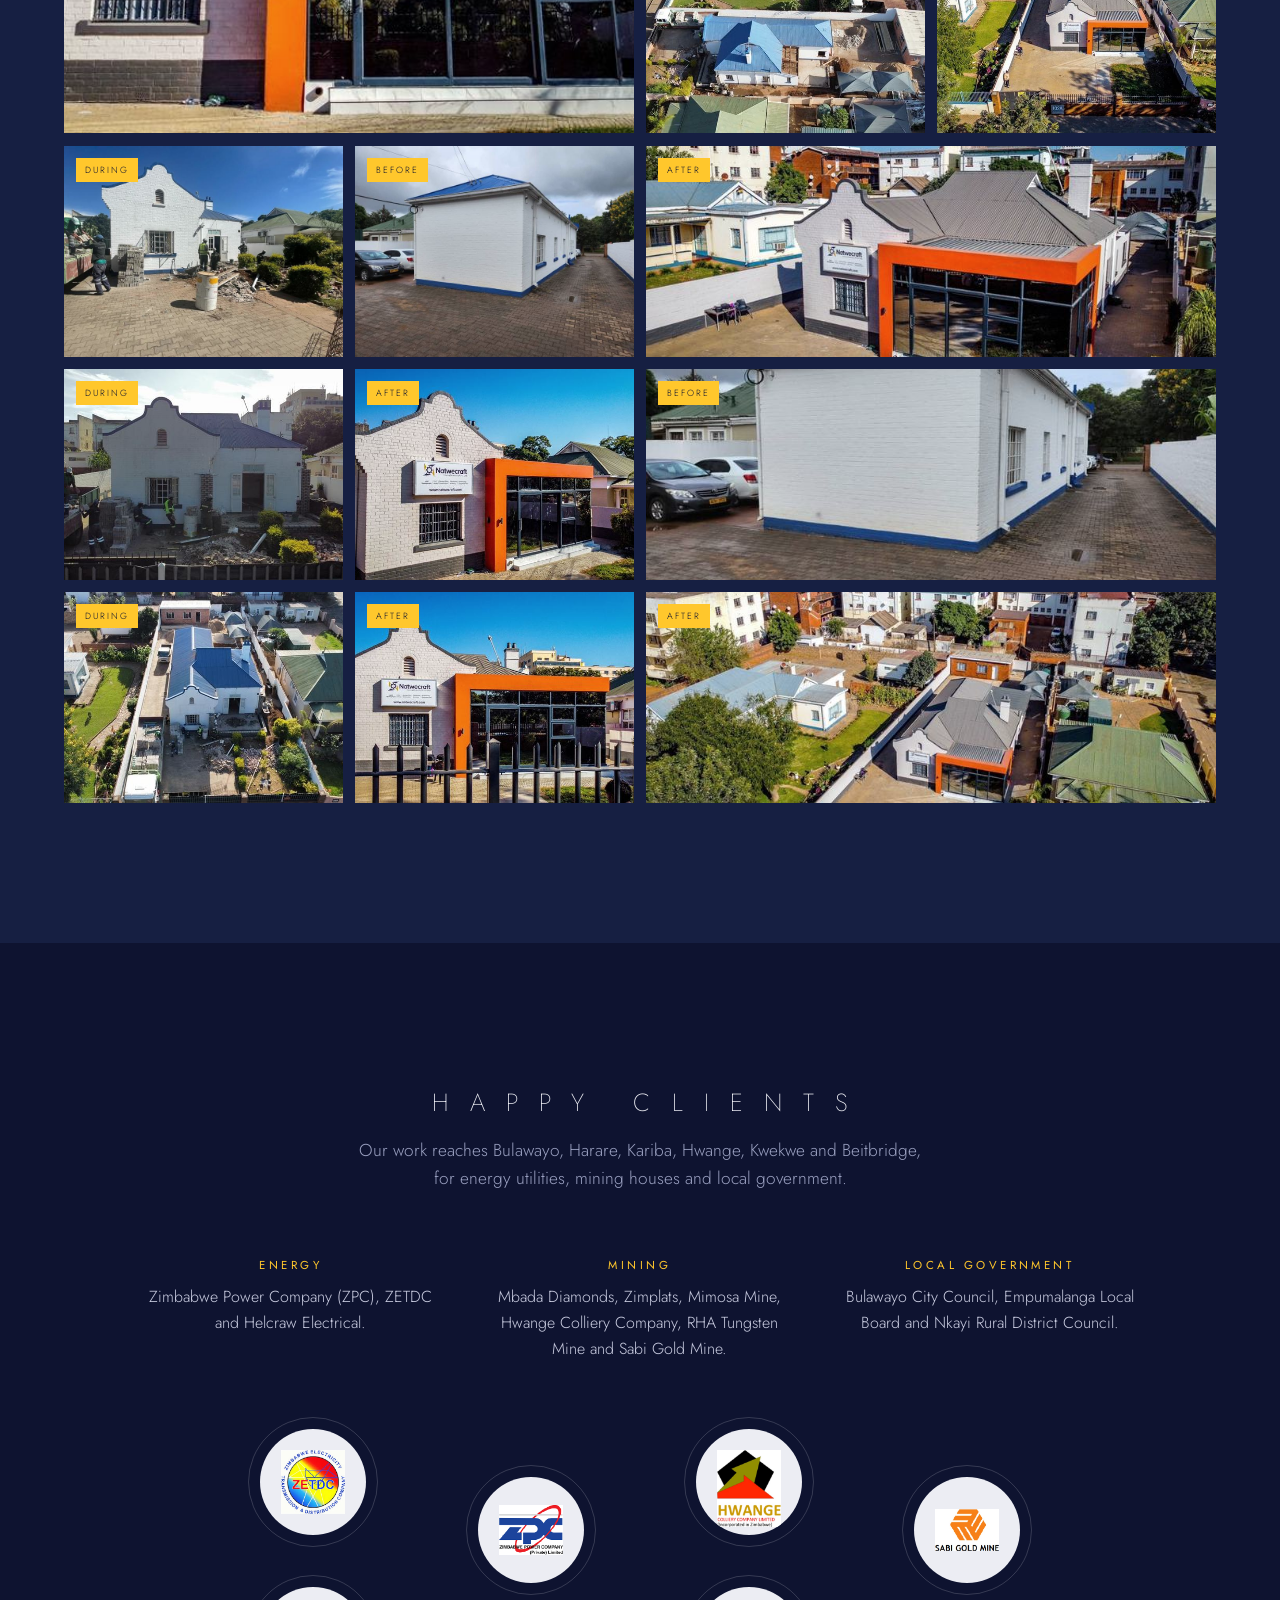
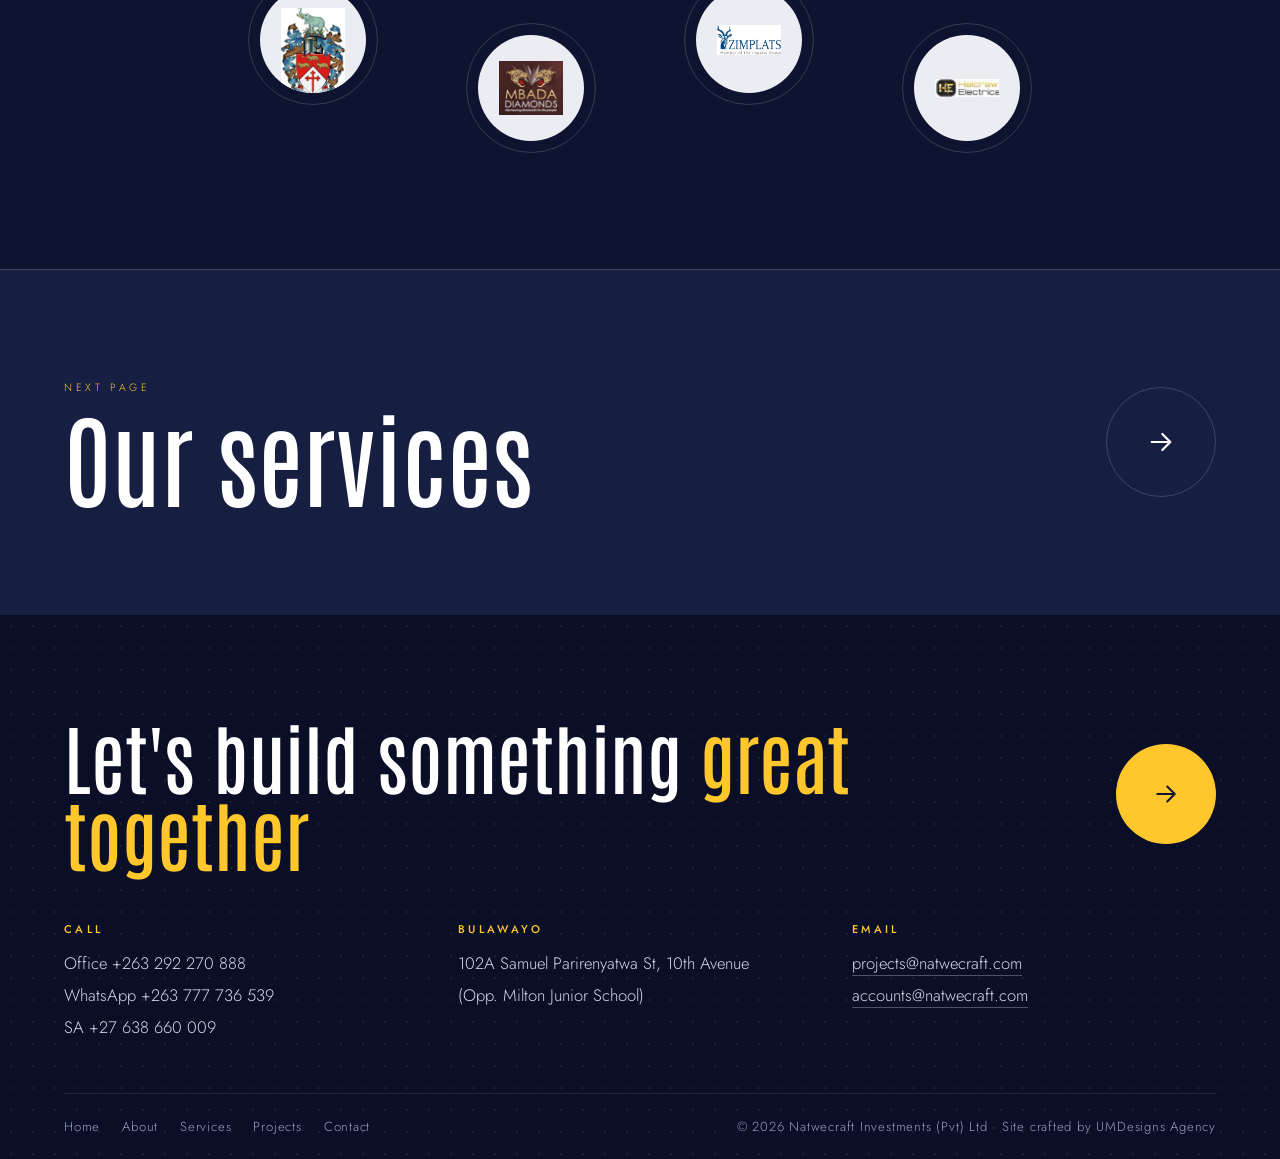
==== commit a079ef59: "Add files via upload" ====
--- a/about.html
+++ b/about.html
@@ -167,7 +167,7 @@
   </div>
   <div class="ft-bot">
     <nav aria-label="Footer"><a href="index.html">Home</a><a href="about.html">About</a><a href="services.html">Services</a><a href="projects.html">Projects</a><a href="contact.html">Contact</a></nav>
-    <span>&copy; <span class="year"></span> Natwecraft Investments (Pvt) Ltd · Site crafted by <a class="ft-credit" href="https://umdesignsagency.com/" target="_blank" rel="noopener">UMDesigns Agency</a></span>
+    <span>&copy; <span class="year"></span> Natwecraft Investments (Pvt) Ltd · Site crafted by UMDesigns Agency</span>
   </div>
 </footer>
 
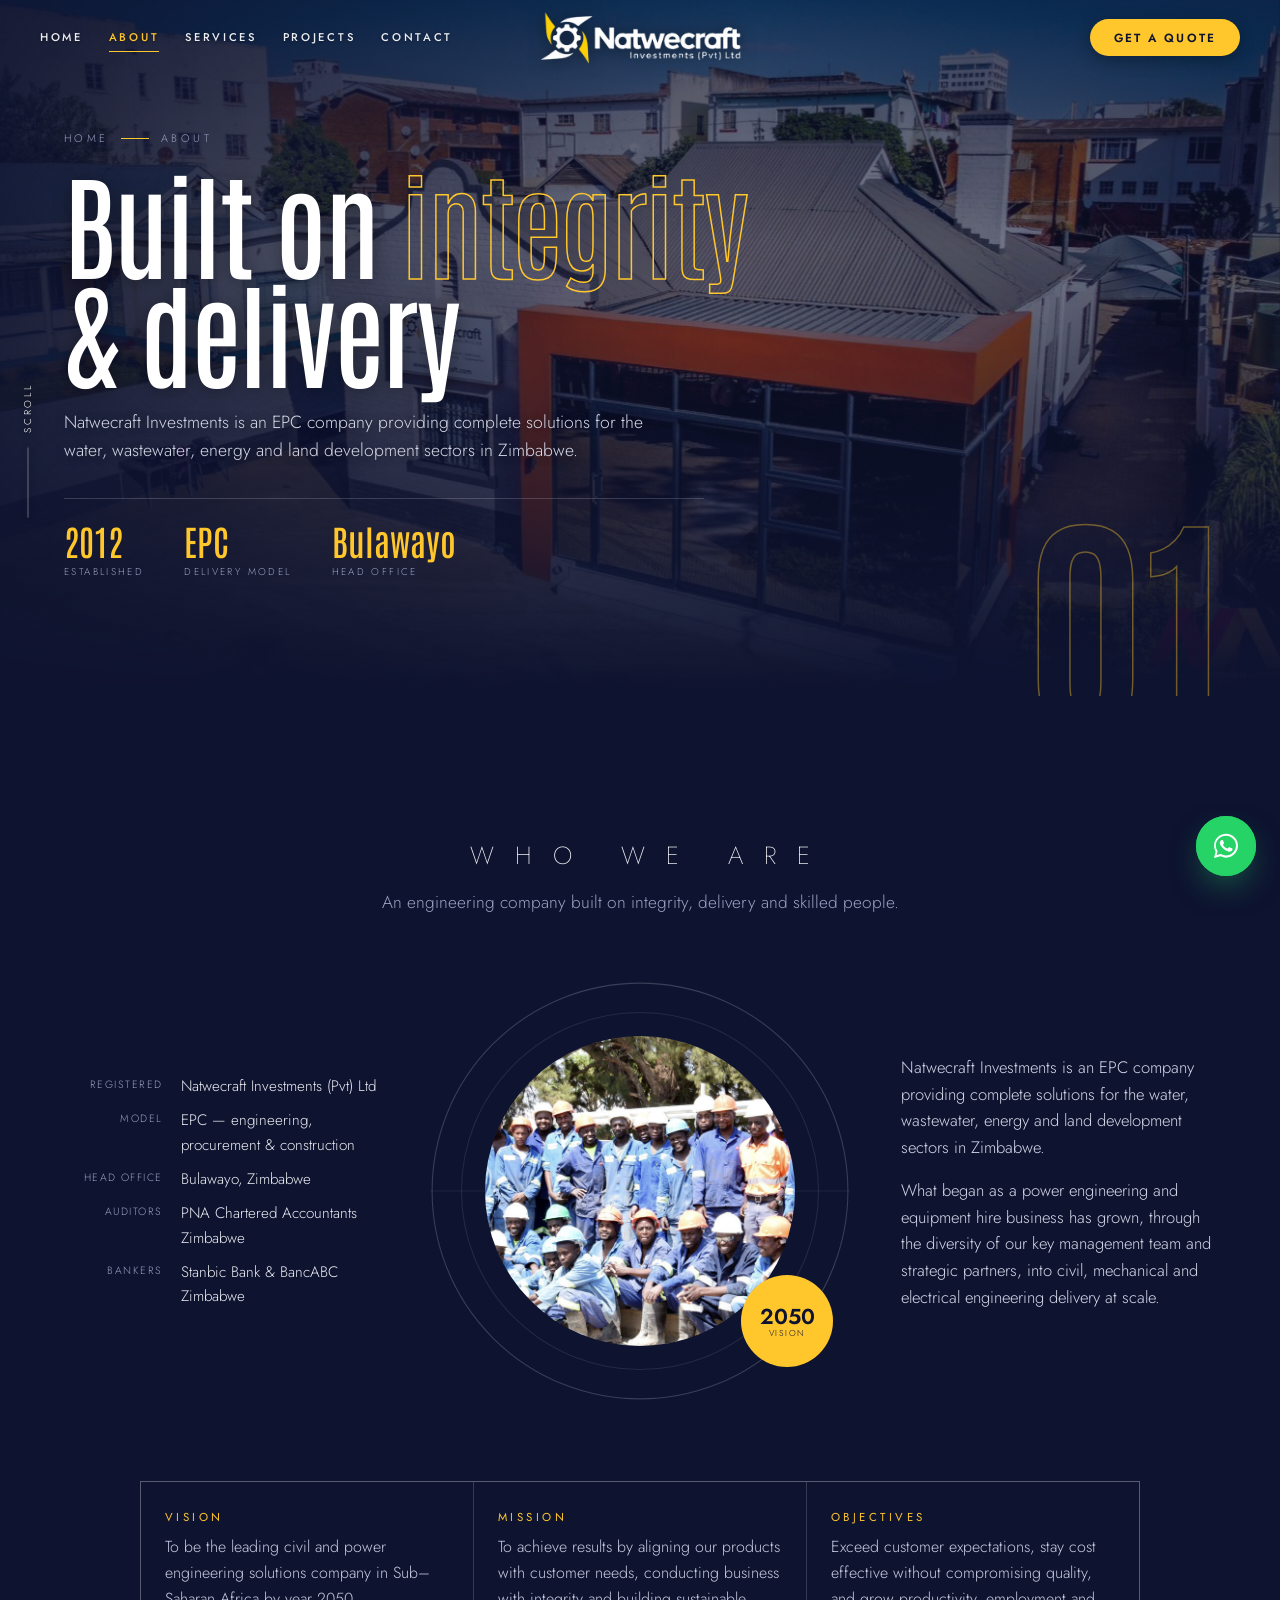
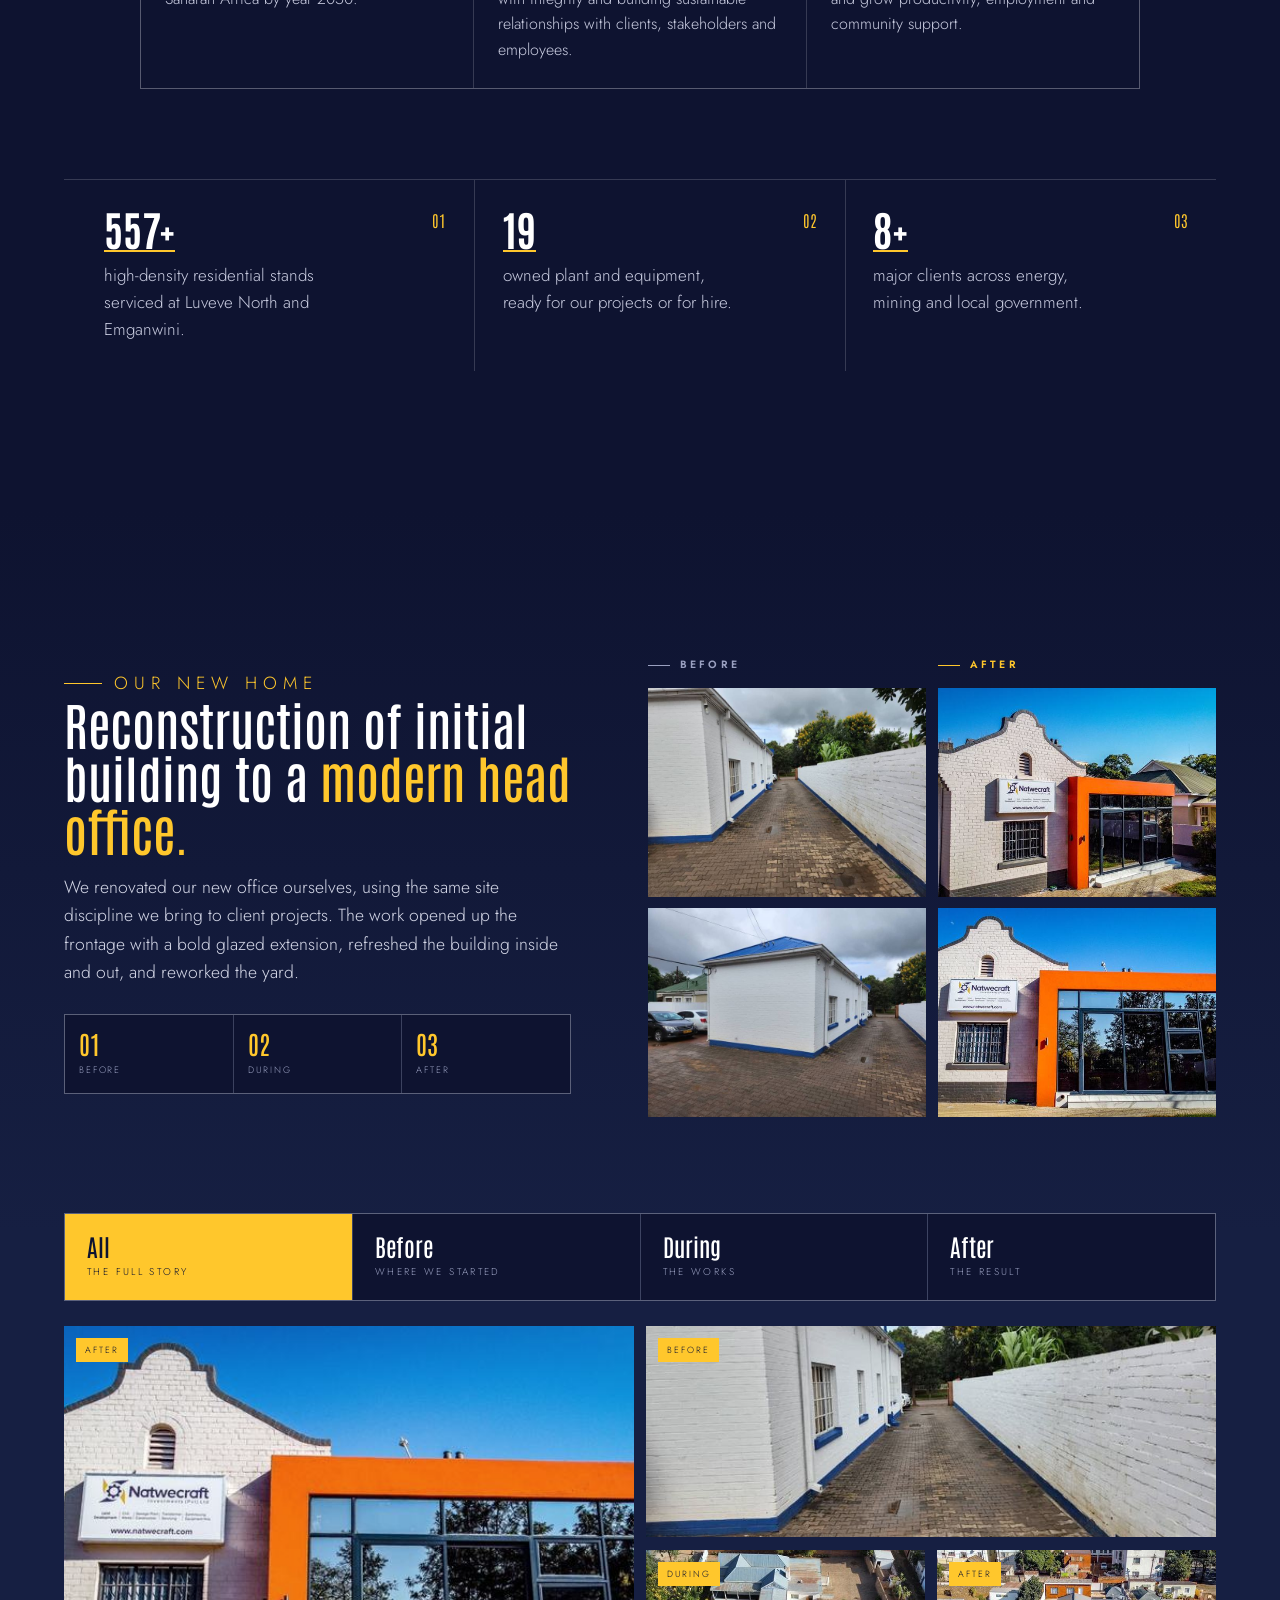
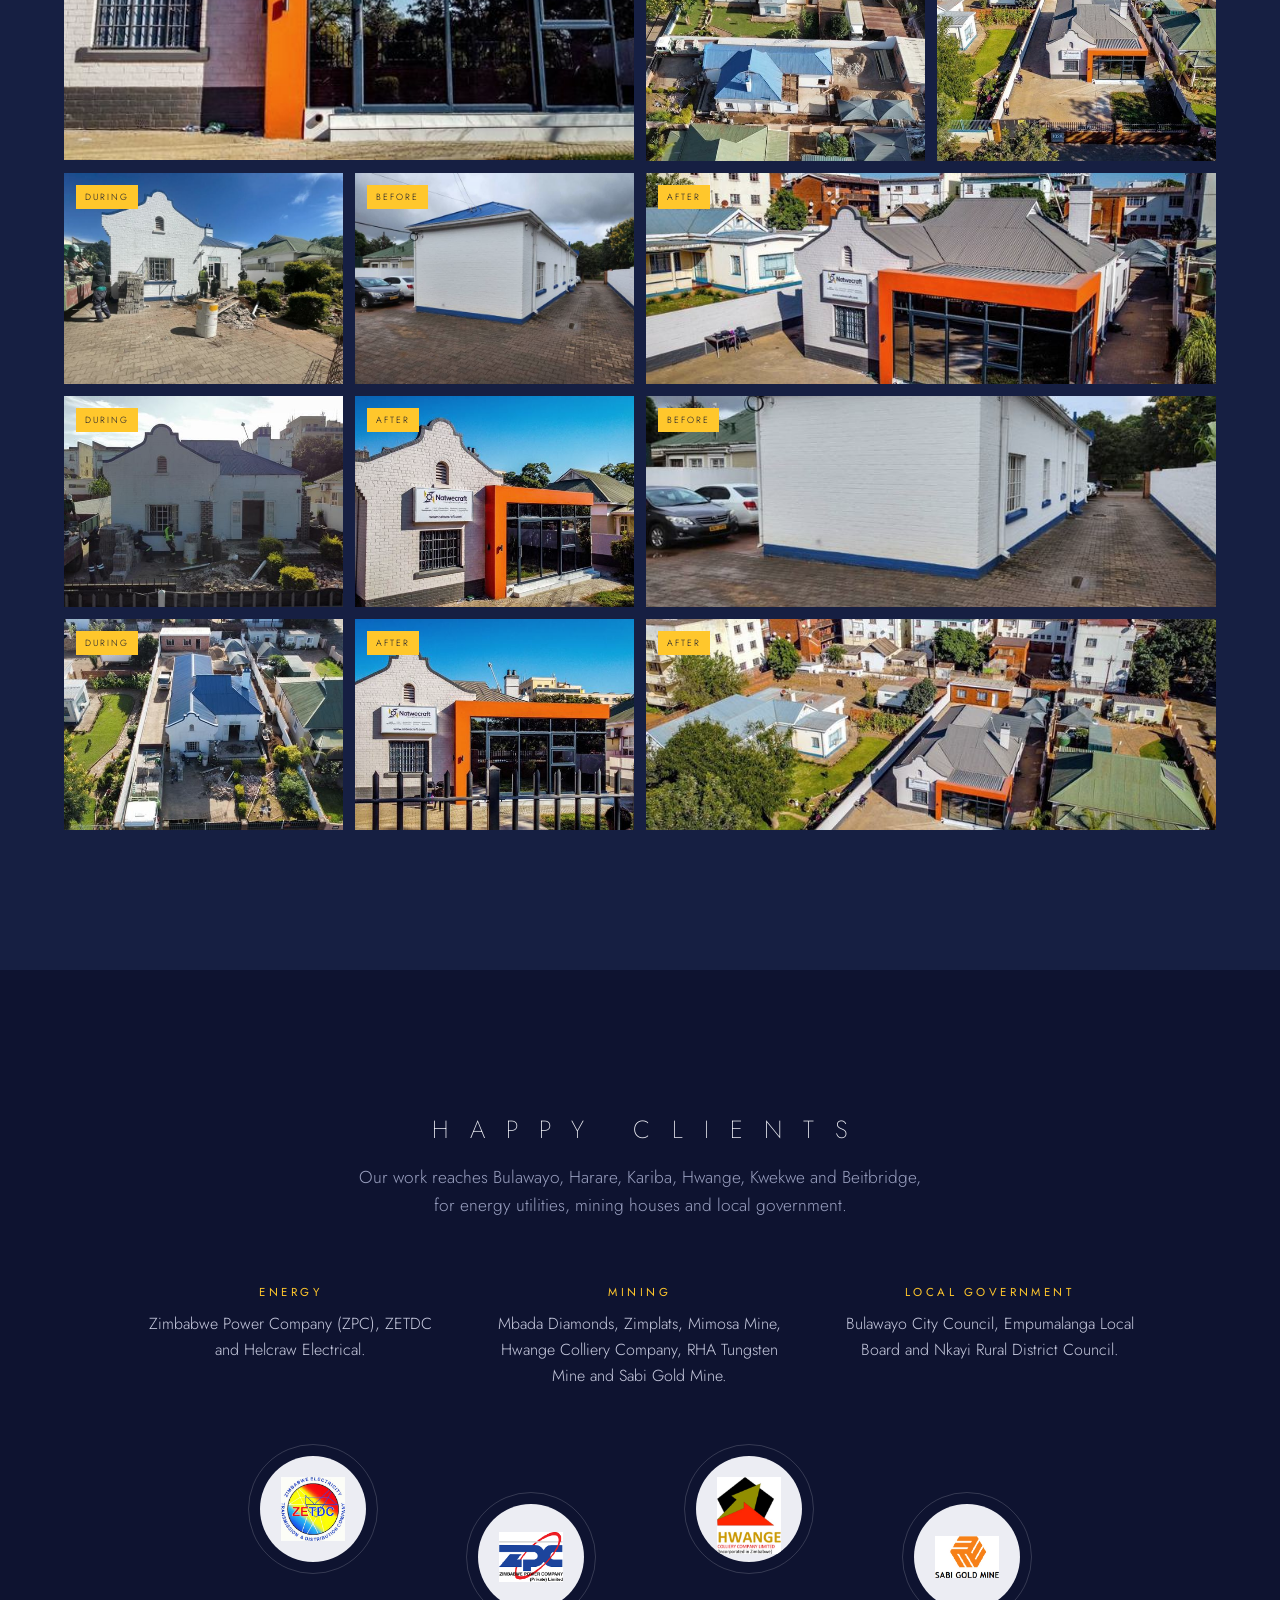
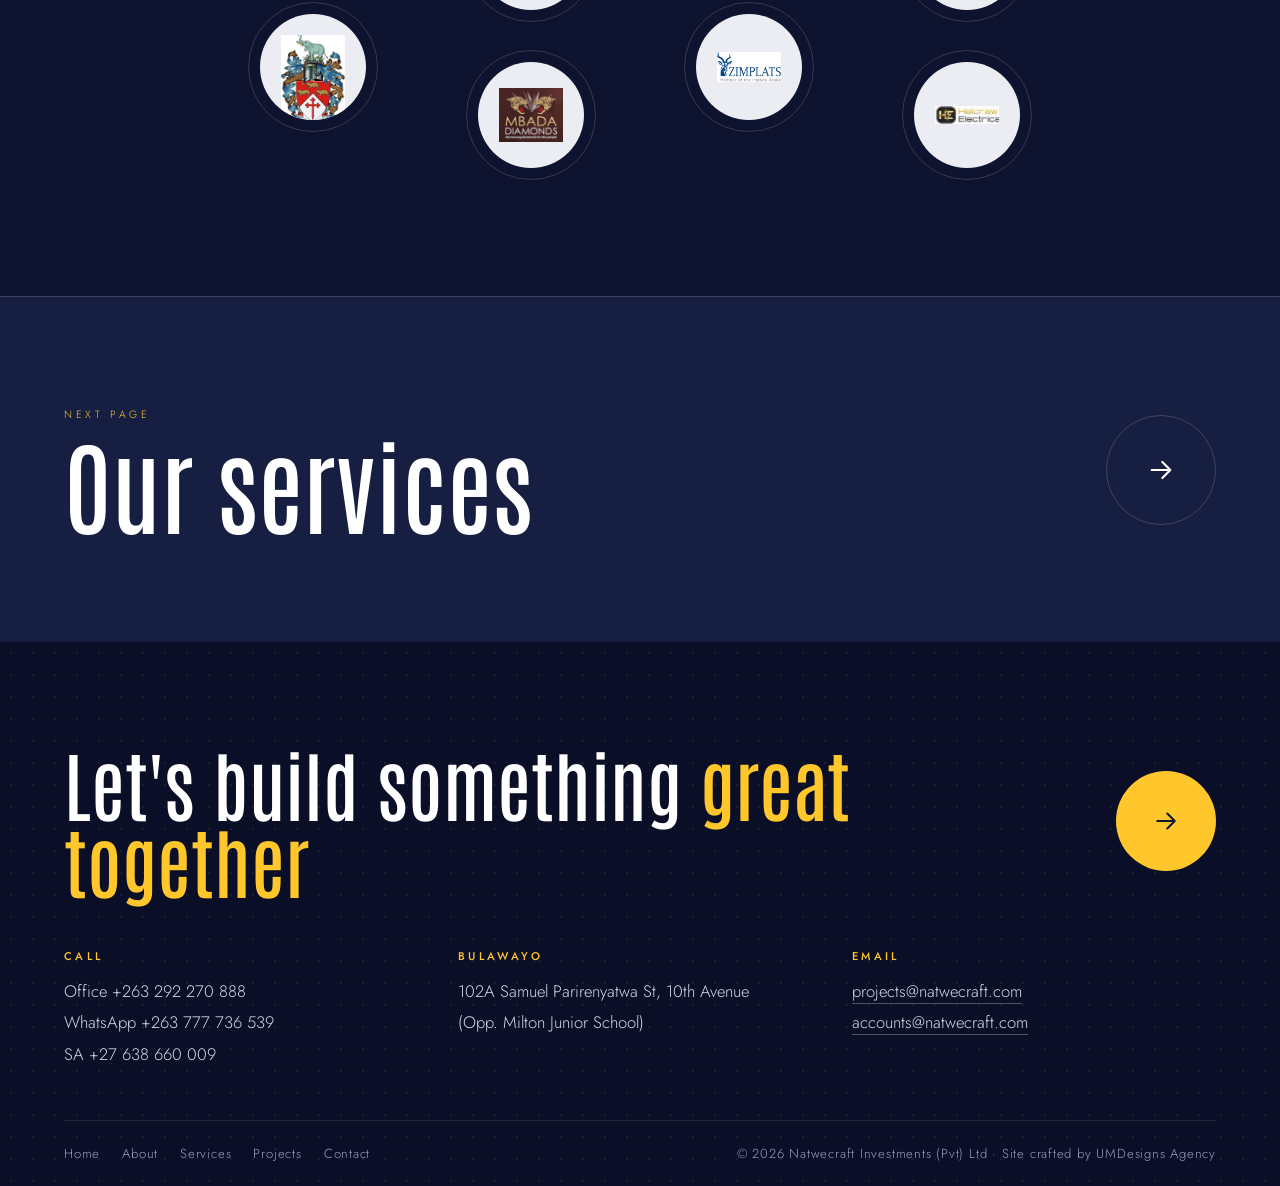
==== commit 0e70acad: "Add files via upload" ====
--- a/about.html
+++ b/about.html
@@ -84,7 +84,7 @@
   </div>
 
   <ol class="points" style="margin-top:clamp(60px,8vw,90px)">
-    <li><p><b>453</b> high-density residential stands serviced at Luveve North.</p><span>01</span></li>
+    <li><p><b>557+</b> high-density residential stands serviced at Luveve North and Emganwini.</p><span>01</span></li>
     <li><p><b>19</b> owned plant and equipment, ready for our projects or for hire.</p><span>02</span></li>
     <li><p><b>8+</b> major clients across energy, mining and local government.</p><span>03</span></li>
   </ol>
@@ -167,7 +167,7 @@
   </div>
   <div class="ft-bot">
     <nav aria-label="Footer"><a href="index.html">Home</a><a href="about.html">About</a><a href="services.html">Services</a><a href="projects.html">Projects</a><a href="contact.html">Contact</a></nav>
-    <span>&copy; <span class="year"></span> Natwecraft Investments (Pvt) Ltd · Site crafted by UMDesigns Agency</span>
+    <span>&copy; <span class="year"></span> Natwecraft Investments (Pvt) Ltd · Site crafted by <a class="ft-credit" href="https://umdesignsagency.com/" target="_blank" rel="noopener">UMDesigns Agency</a></span>
   </div>
 </footer>
 
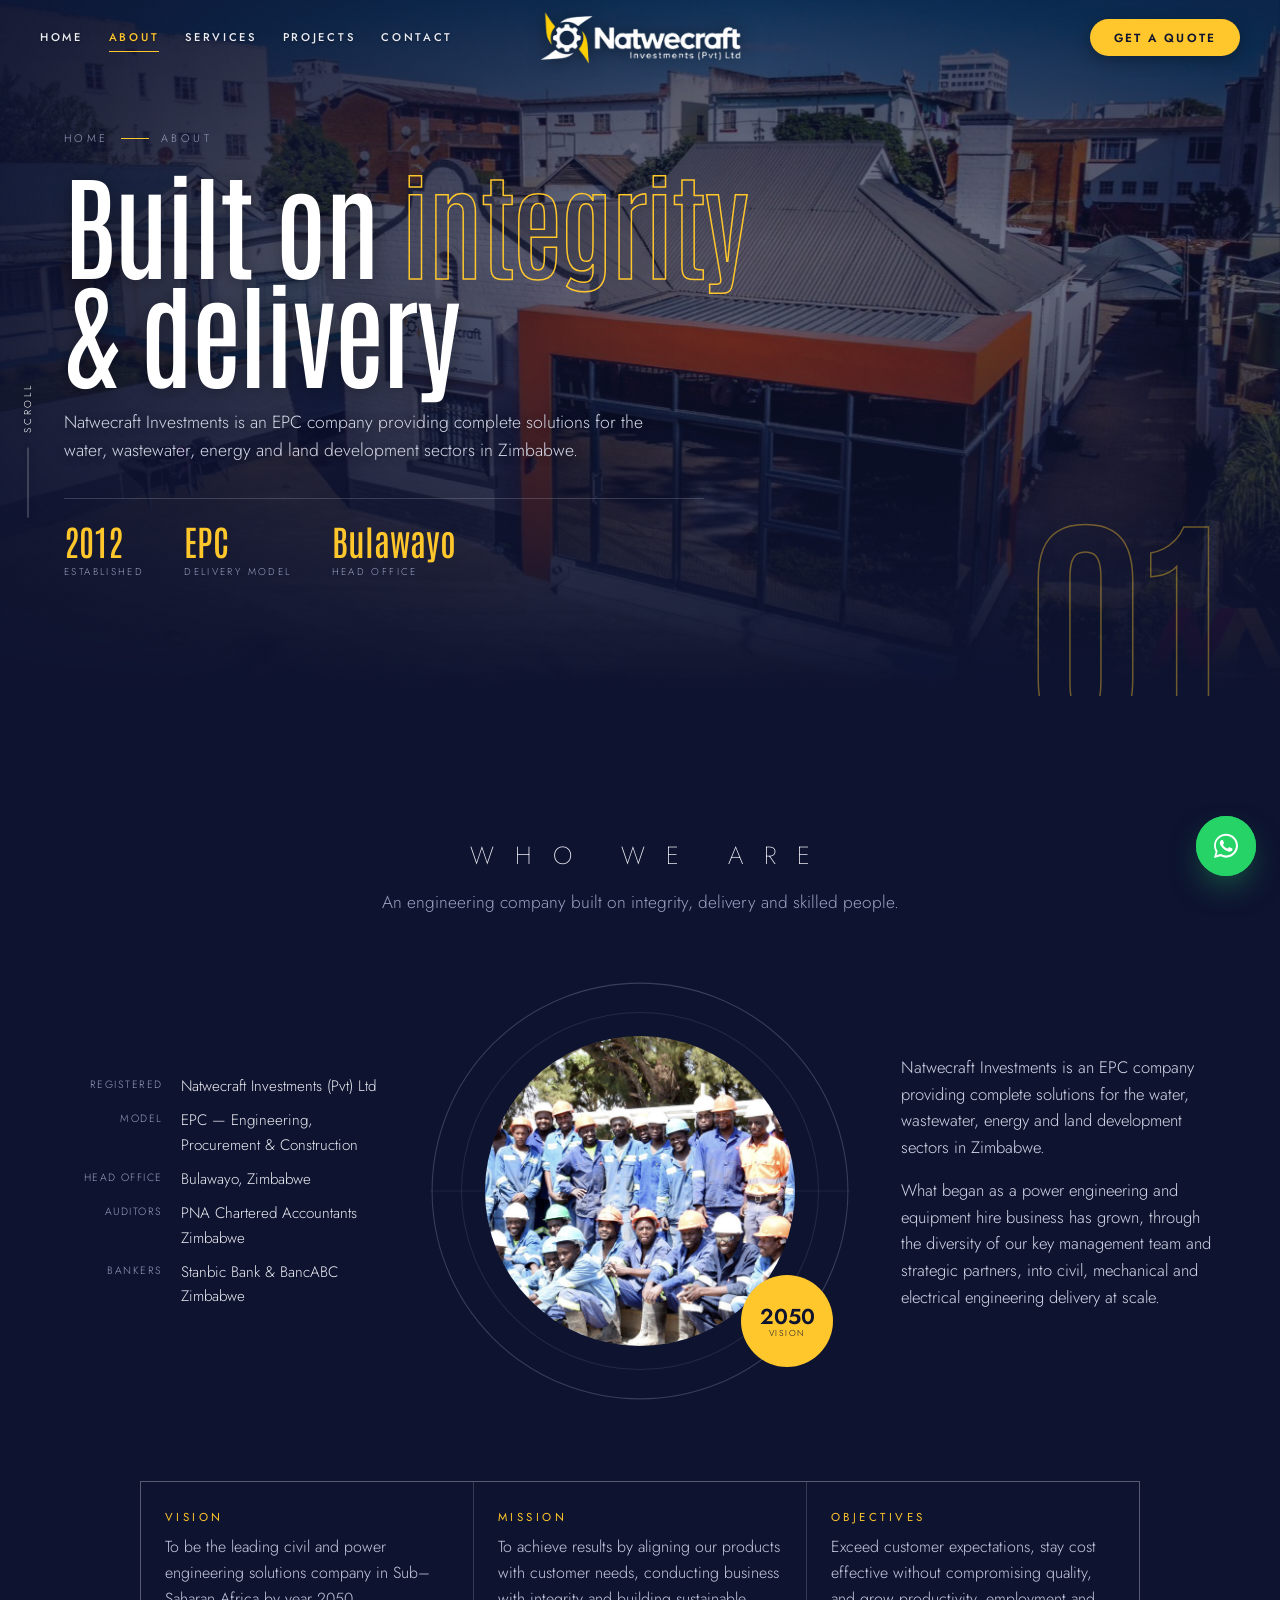
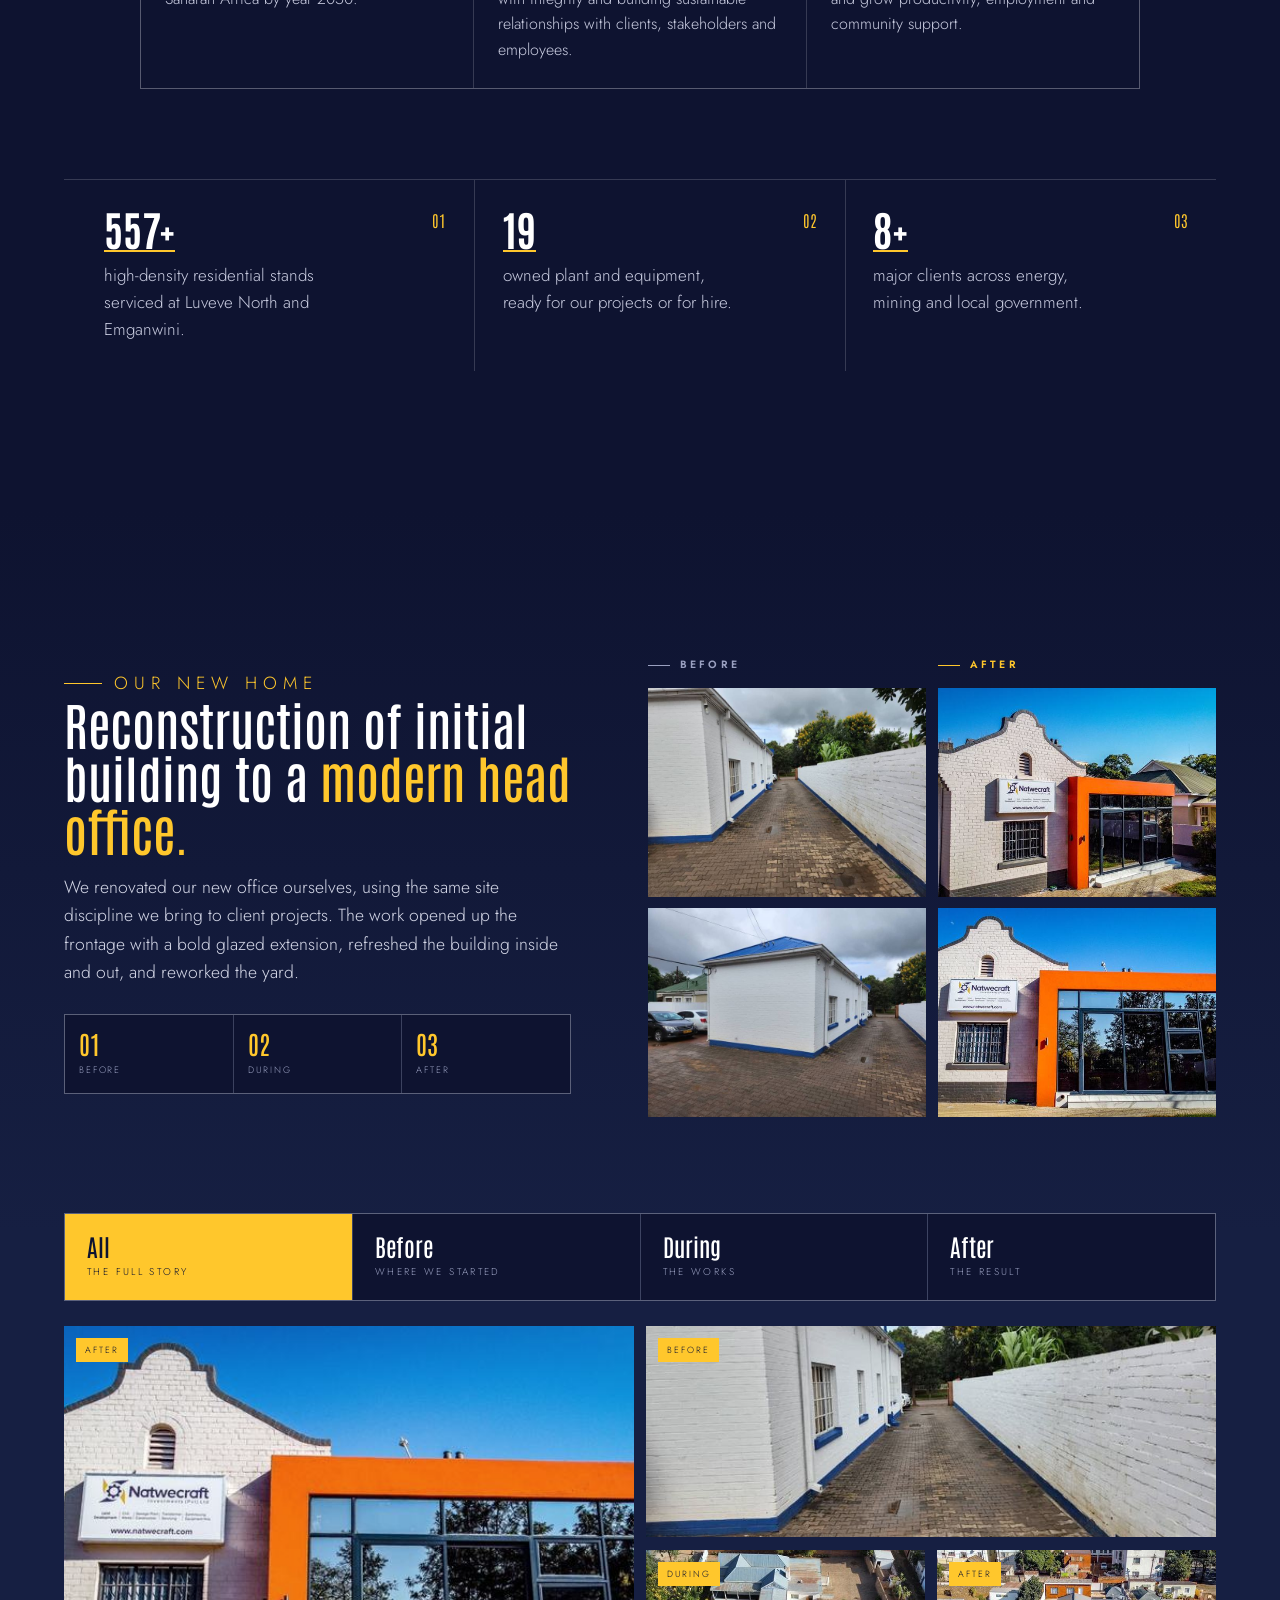
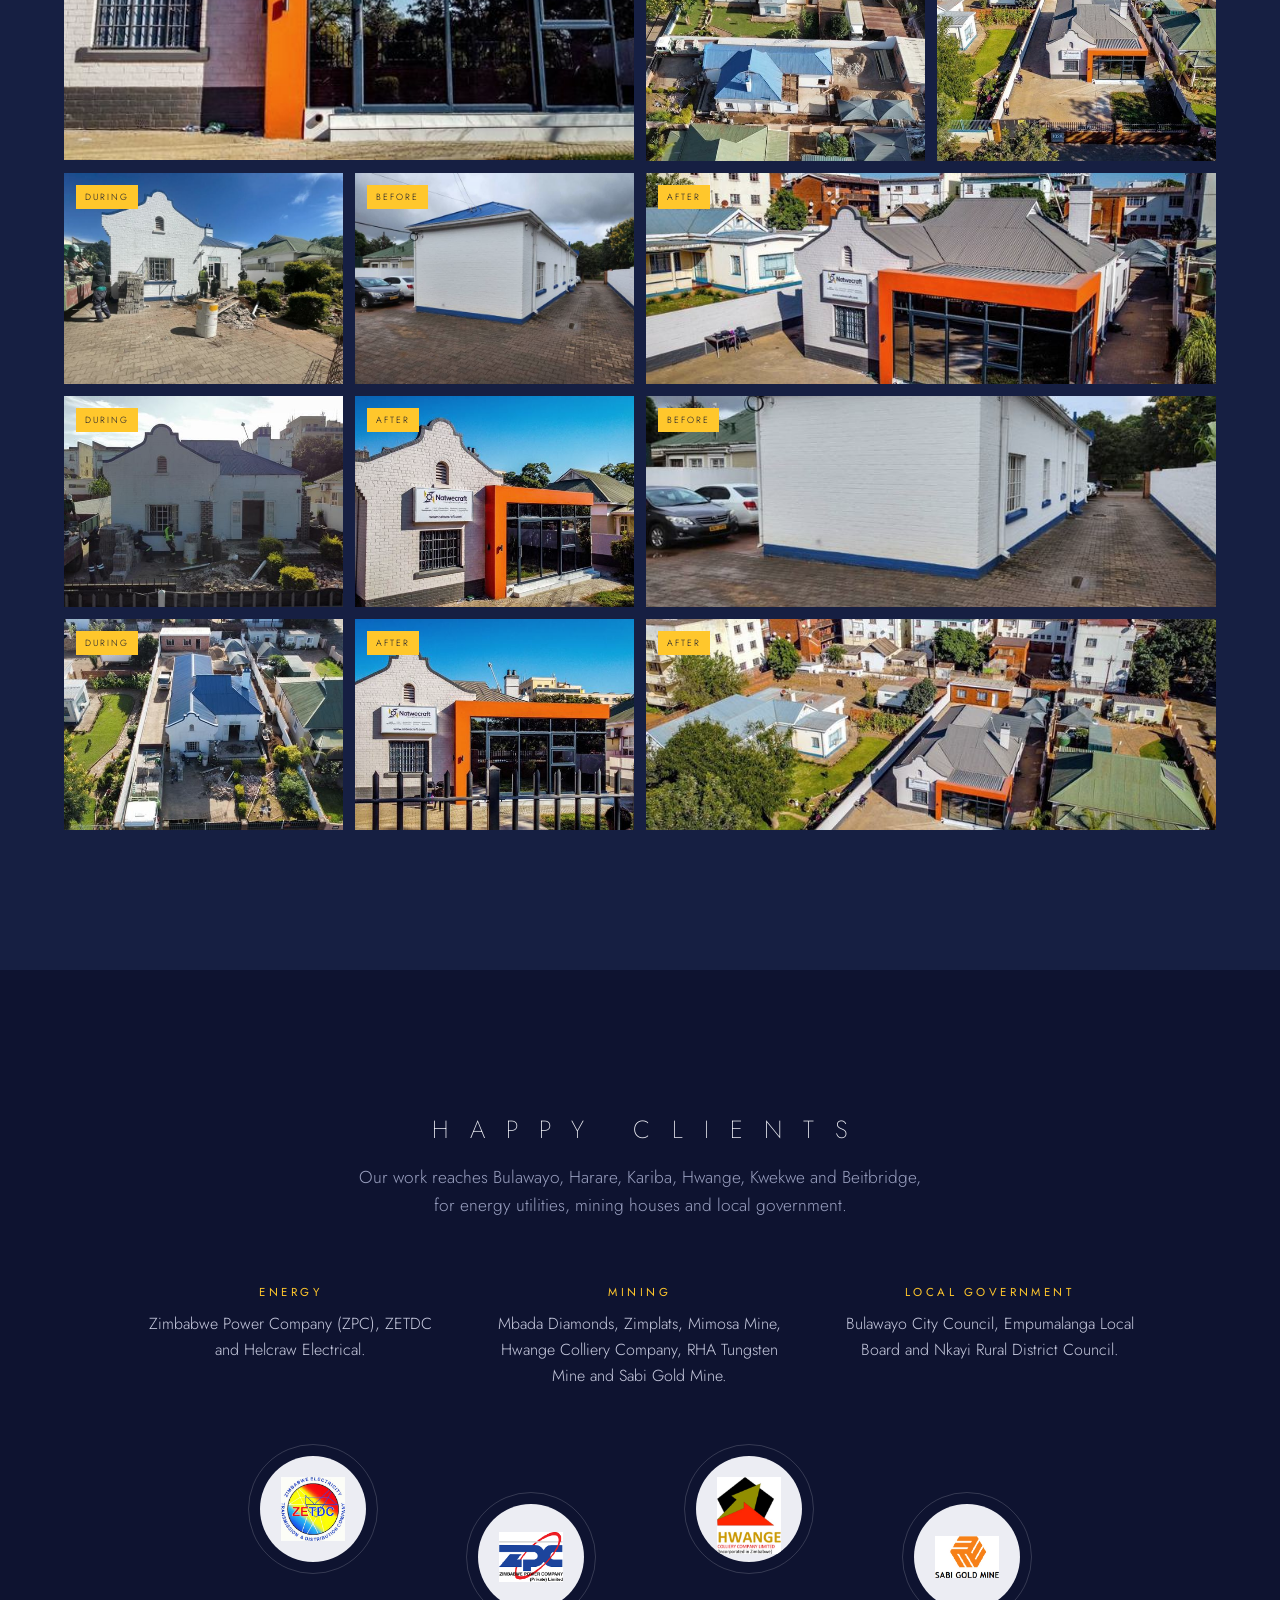
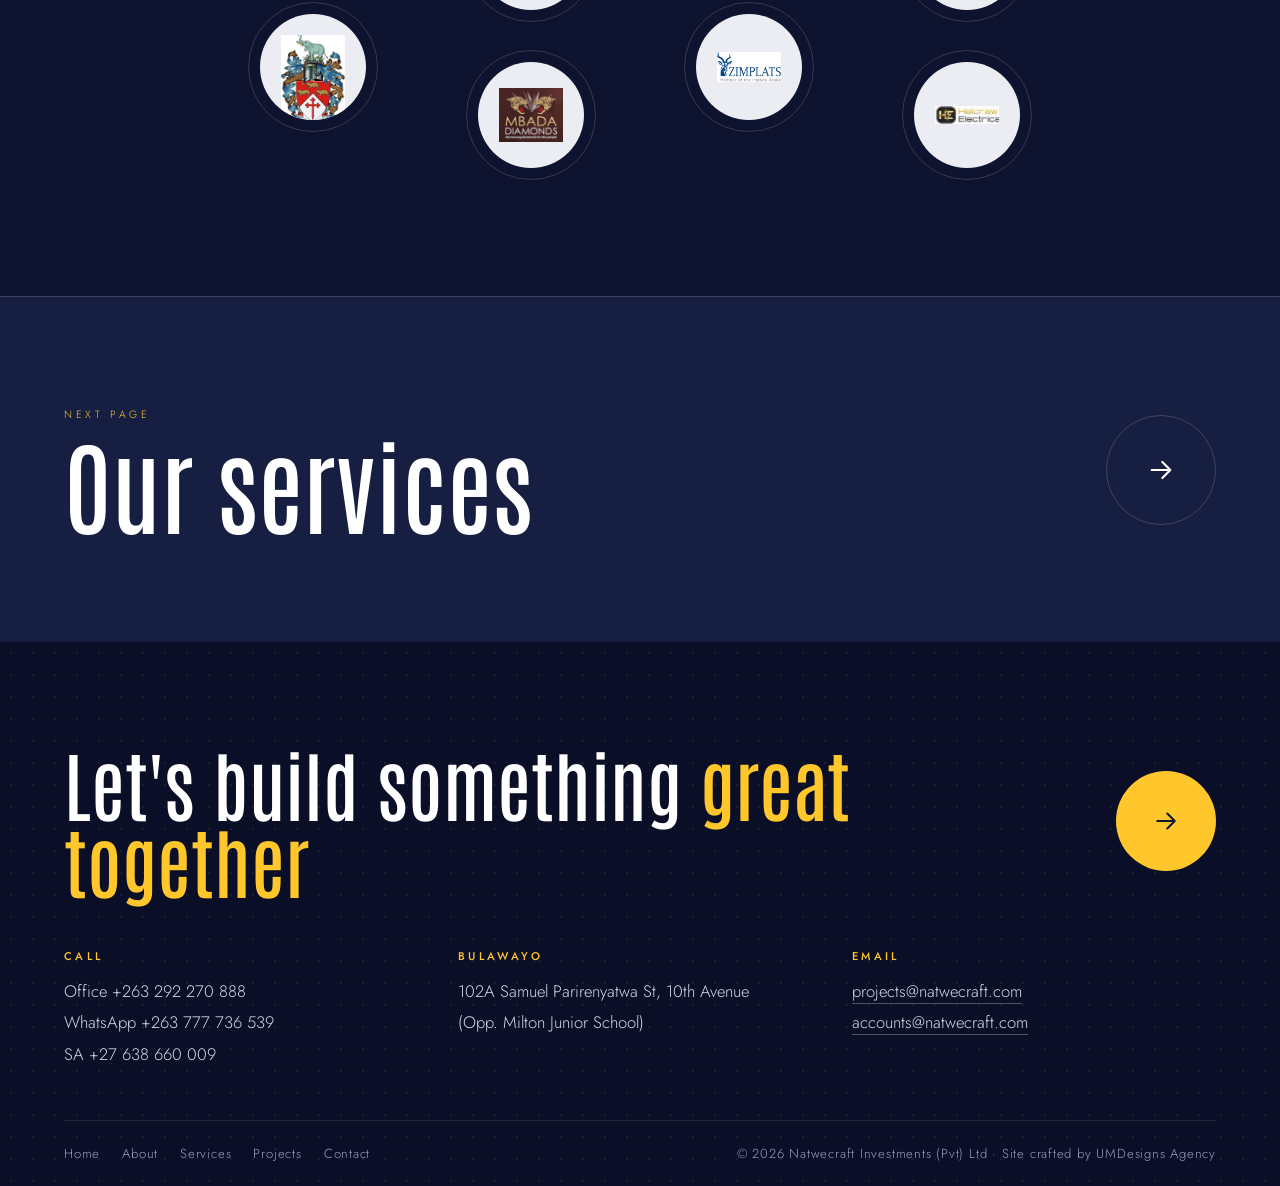
==== commit 0d1b1eb2: "Add files via upload" ====
--- a/about.html
+++ b/about.html
@@ -58,7 +58,7 @@
   <div class="syn">
     <dl class="facts">
       <dt>Registered</dt><dd>Natwecraft Investments (Pvt) Ltd</dd>
-      <dt>Model</dt><dd>EPC &mdash; engineering, procurement &amp; construction</dd>
+      <dt>Model</dt><dd>EPC &mdash; Engineering, Procurement &amp; Construction</dd>
       <dt>Head office</dt><dd>Bulawayo, Zimbabwe</dd>
       <dt>Auditors</dt><dd>PNA Chartered Accountants Zimbabwe</dd>
       <dt>Bankers</dt><dd>Stanbic Bank &amp; BancABC Zimbabwe</dd>
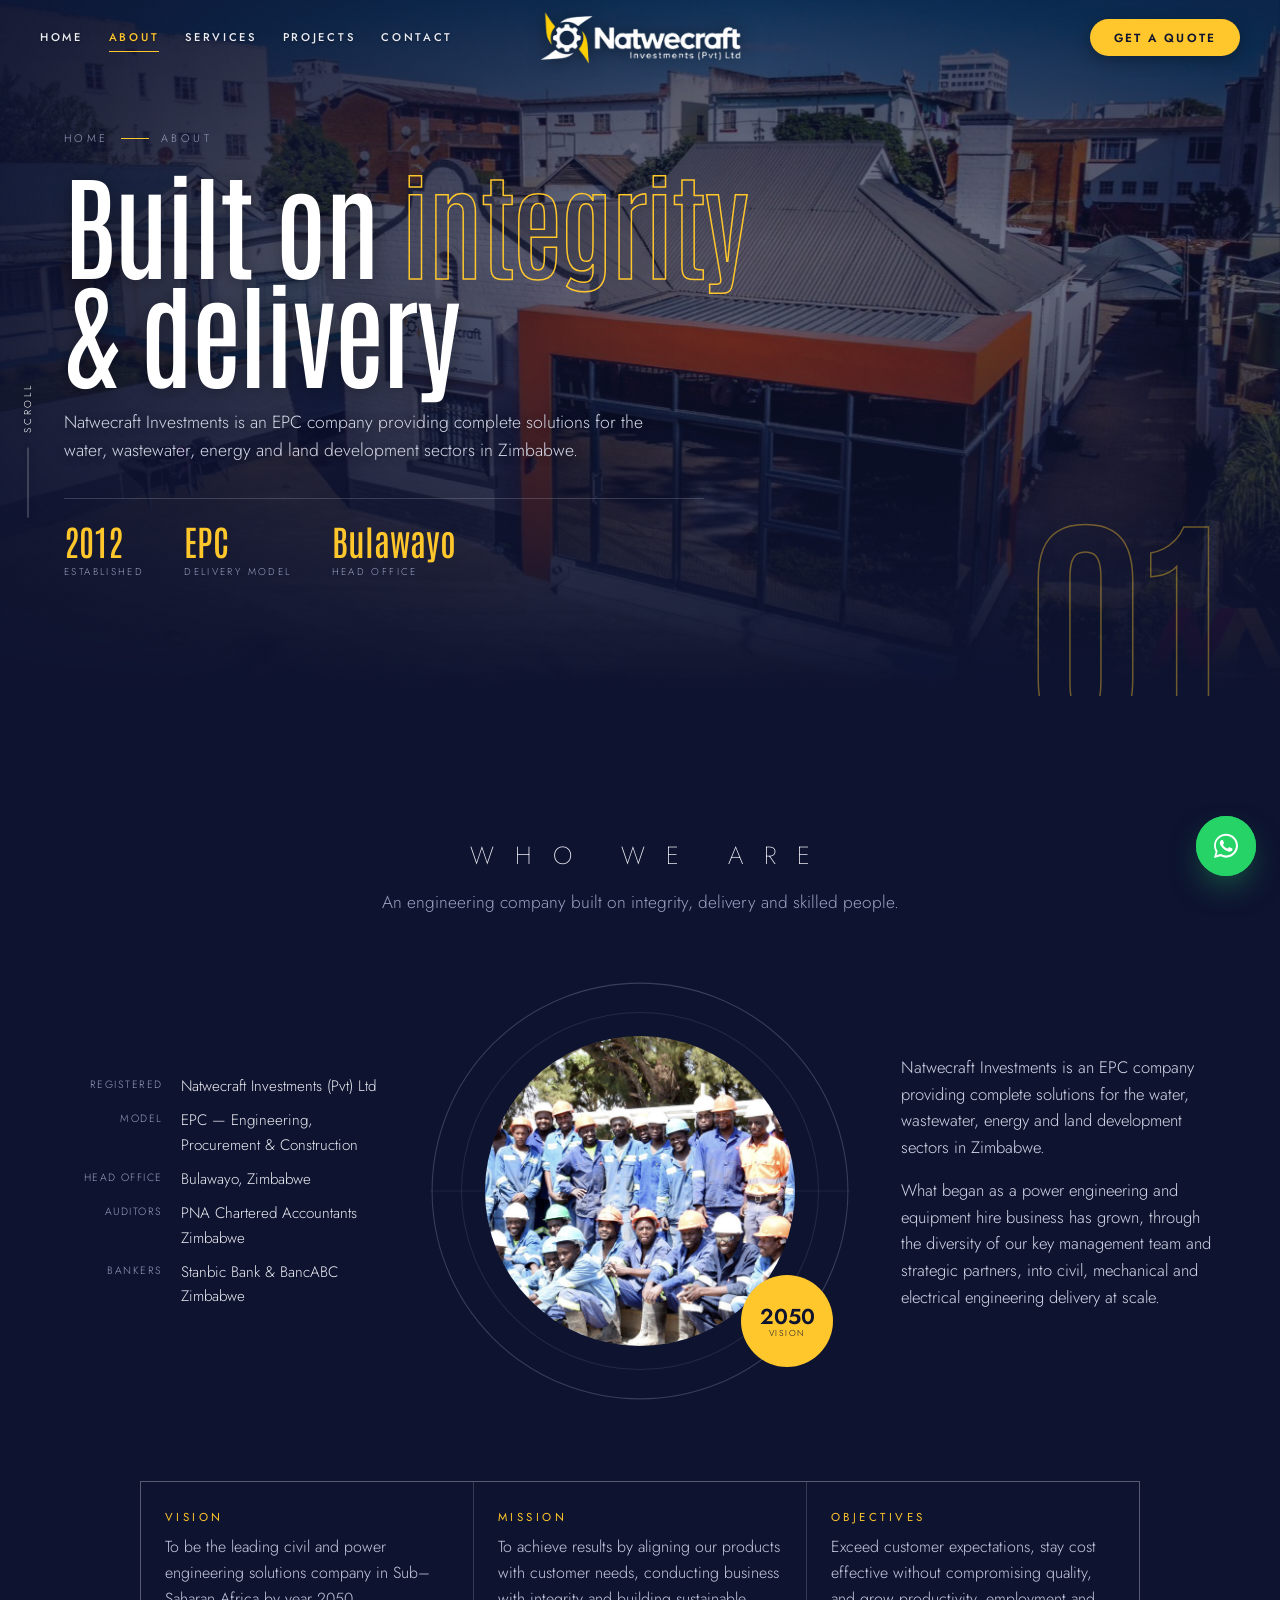
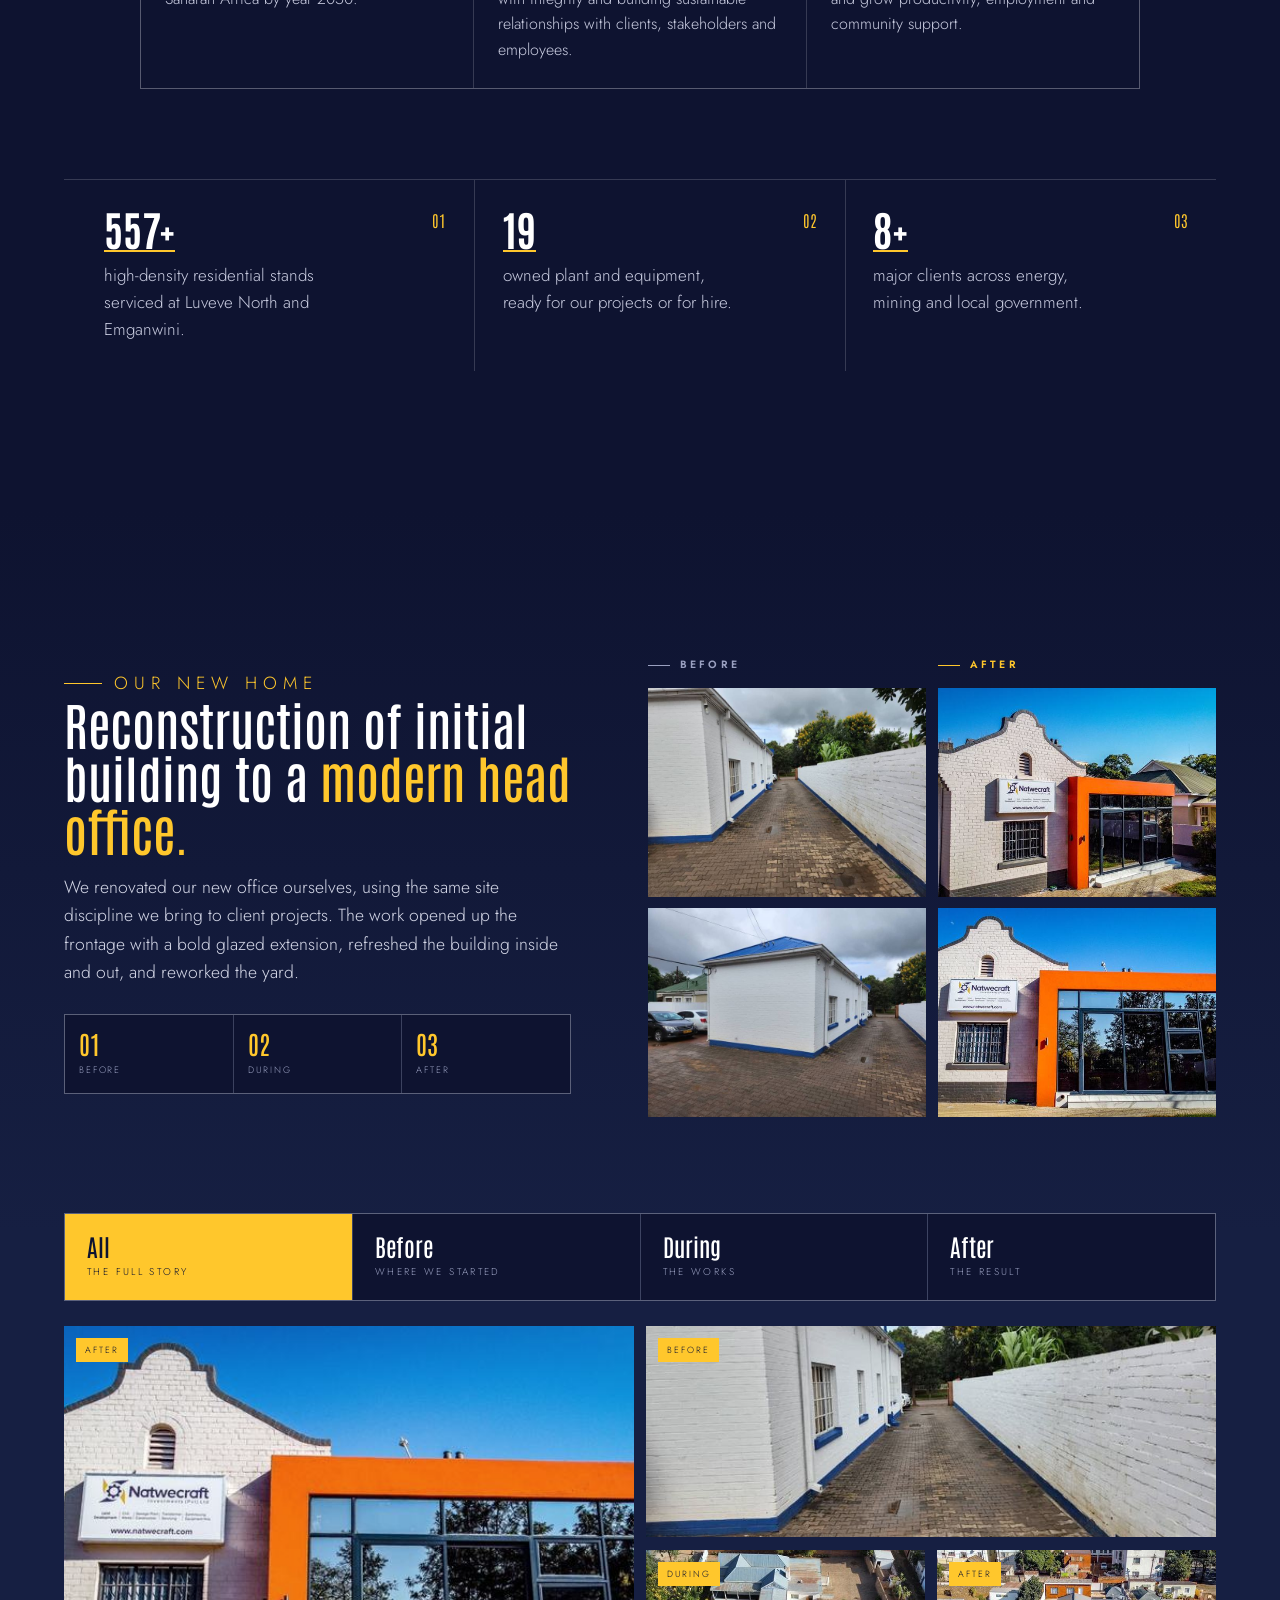
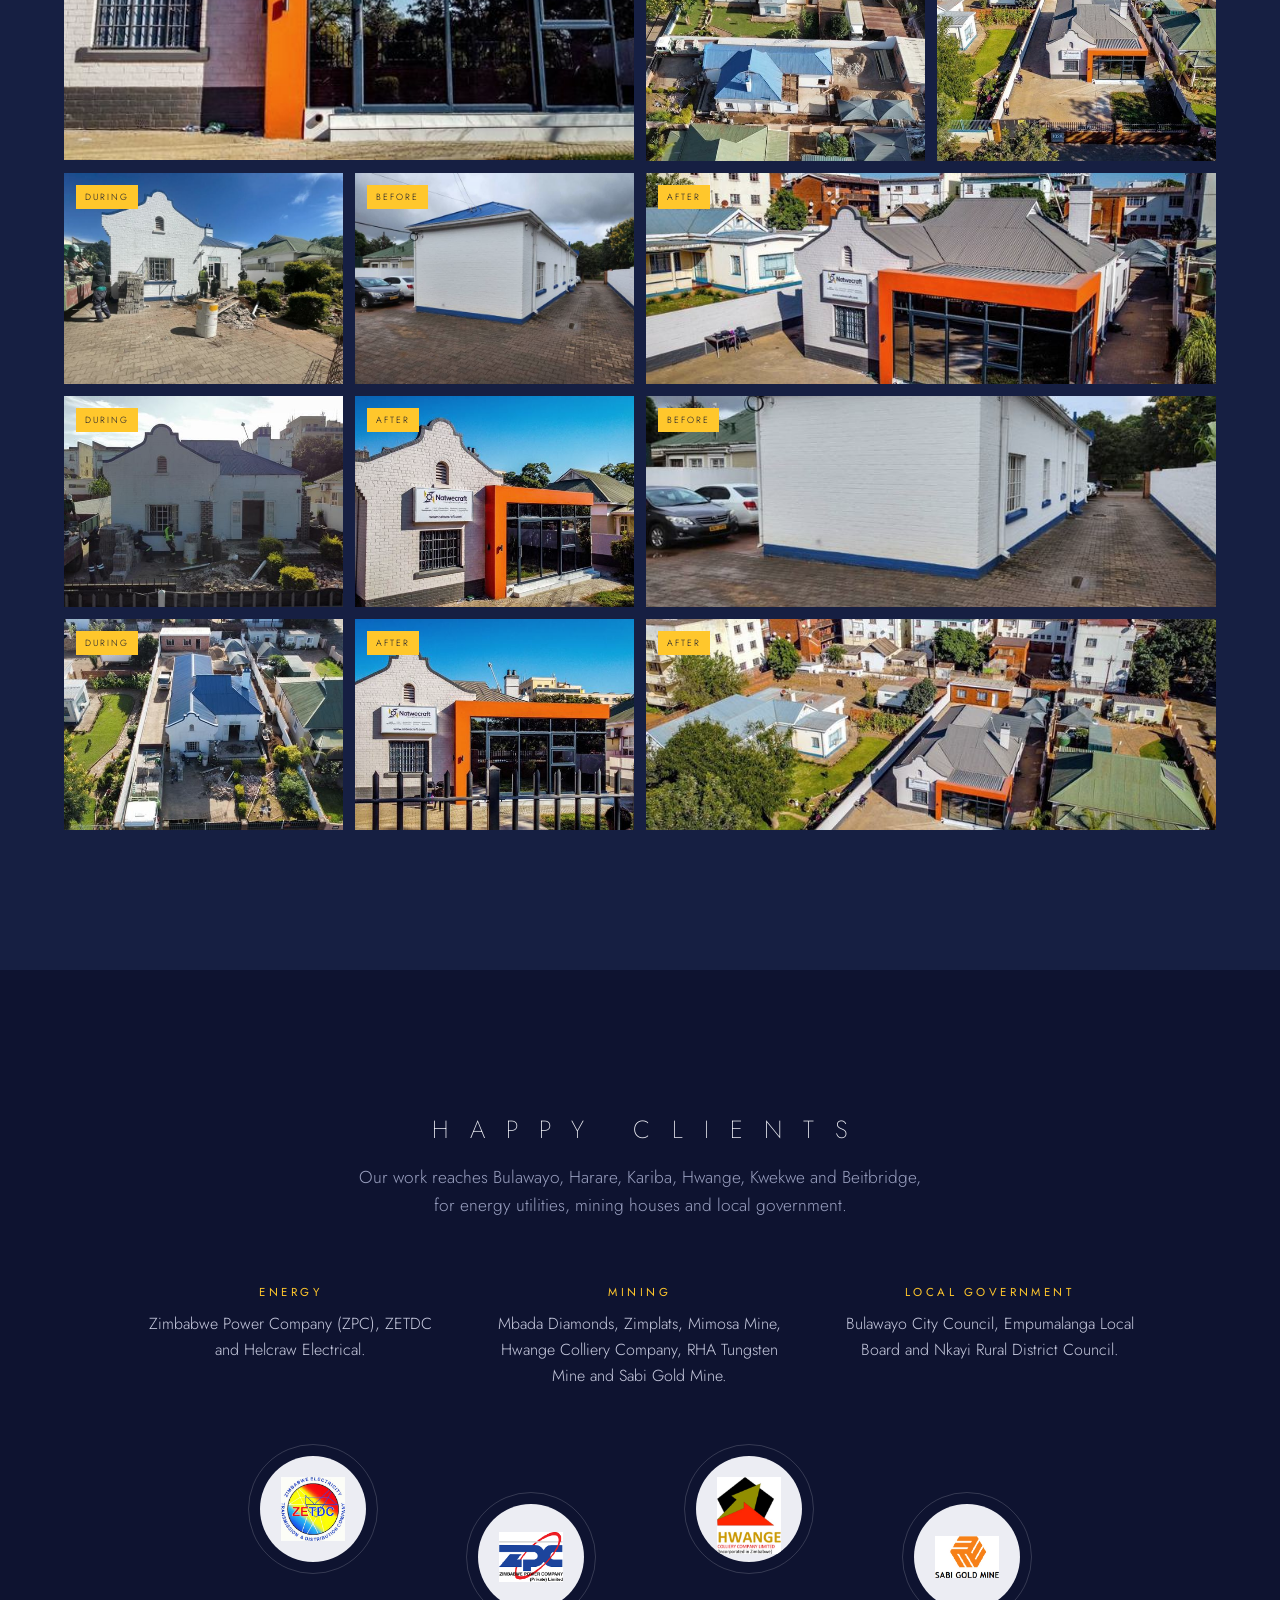
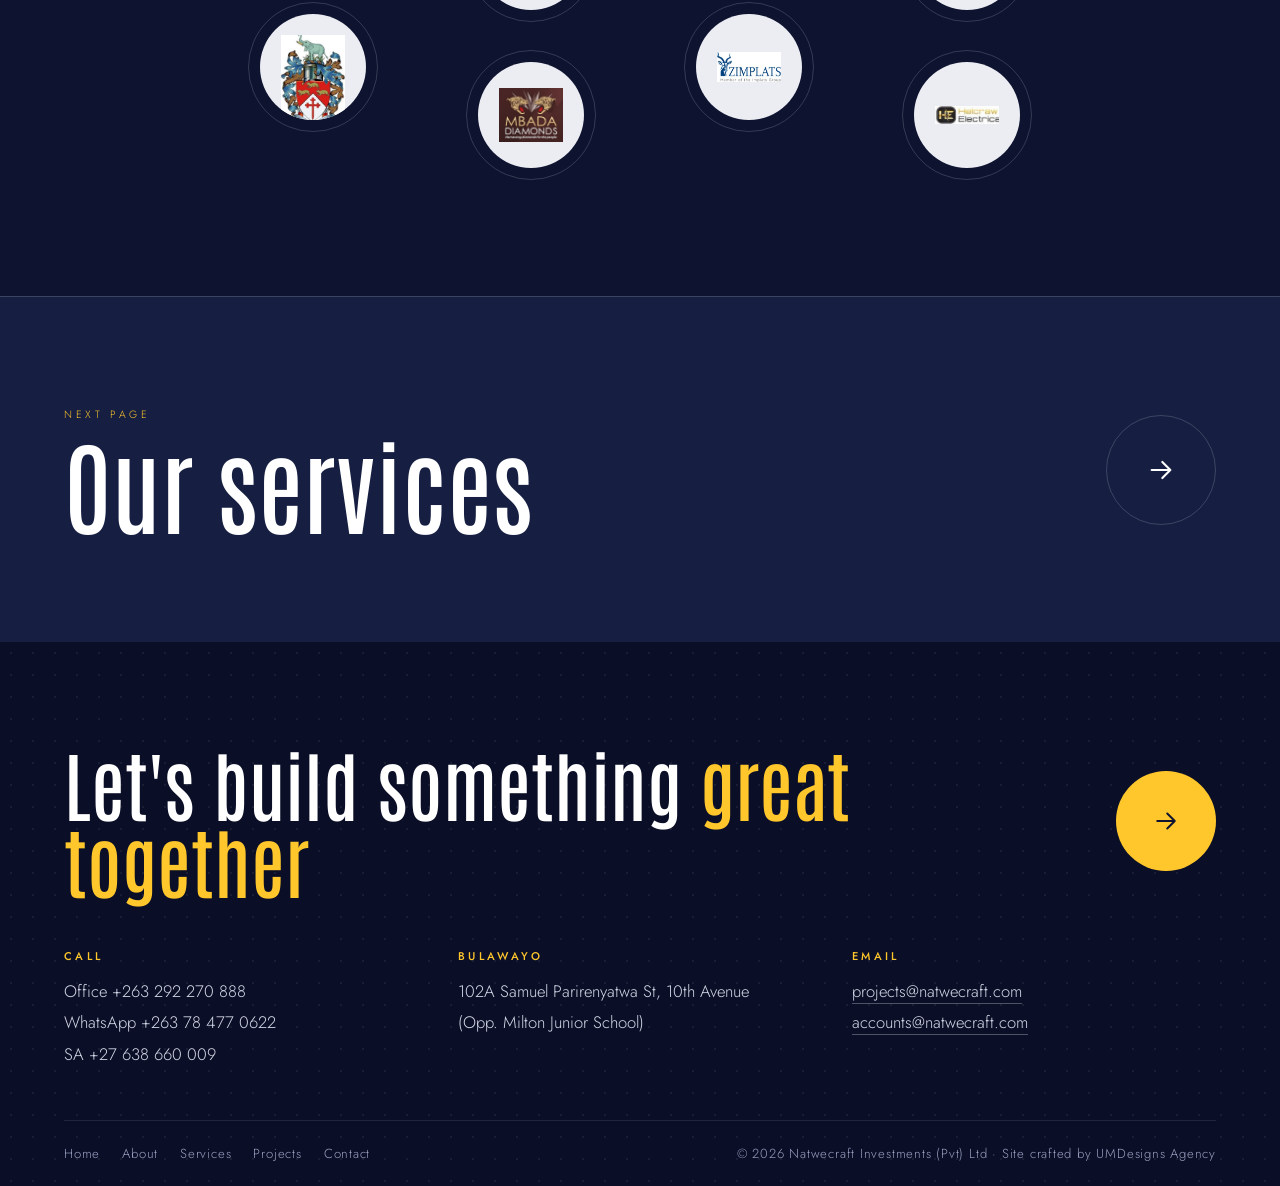
==== commit 36a59c67: "Add files via upload" ====
--- a/about.html
+++ b/about.html
@@ -32,7 +32,7 @@
 <nav class="menu" id="mobileMenu" aria-label="Main menu">
   <button class="close" id="mobileCloseBtn" aria-label="Close menu">&times;</button>
   <a href="index.html"><span class="mn">01</span>Home</a><a href="about.html" aria-current="page"><span class="mn">02</span>About</a><a href="services.html"><span class="mn">03</span>Services</a><a href="projects.html"><span class="mn">04</span>Projects</a><a href="contact.html"><span class="mn">05</span>Contact</a>
-  <a class="phone" href="tel:+263777736539">+263 777 736 539</a>
+  <a class="phone" href="tel:+263784770622">+263 78 477 0622</a>
 </nav>
 
 <main>
@@ -154,7 +154,7 @@
   <div class="ft-cols">
     <div>
       <h4>CALL</h4>
-      <p><a href="tel:+263292270888">Office +263 292 270 888</a><br><a href="tel:+263777736539">WhatsApp +263 777 736 539</a><br><a href="tel:+27638660009">SA +27 638 660 009</a></p>
+      <p><a href="tel:+263292270888">Office +263 292 270 888</a><br><a href="tel:+263784770622">WhatsApp +263 78 477 0622</a><br><a href="tel:+27638660009">SA +27 638 660 009</a></p>
     </div>
     <div>
       <h4>BULAWAYO</h4>
@@ -181,7 +181,7 @@
   <figure><img alt=""><p><span class="lb-count"></span><span class="lb-cap"></span></p></figure>
 </dialog>
 
-<a class="wa" href="https://wa.me/263777736539?text=Hello%20Natwecraft%2C%20I%27d%20like%20to%20enquire%20about%20" target="_blank" rel="noopener" aria-label="Chat with Natwecraft on WhatsApp, +263 777 736 539">
+<a class="wa" href="https://wa.me/263784770622?text=Hello%20Natwecraft%2C%20I%27d%20like%20to%20enquire%20about%20" target="_blank" rel="noopener" aria-label="Chat with Natwecraft on WhatsApp, +263 78 477 0622">
   <svg viewBox="0 0 32 32" aria-hidden="true"><path fill="#fff" d="M16 3C9 3 3.3 8.6 3.3 15.6c0 2.2.6 4.4 1.7 6.3L3.2 28.8l7.1-1.9c1.8 1 3.8 1.5 5.8 1.5 7 0 12.7-5.6 12.7-12.6C28.8 8.6 23 3 16 3zm0 23.1c-1.9 0-3.8-.5-5.4-1.5l-.4-.2-4.2 1.1 1.1-4.1-.3-.4c-1.1-1.7-1.6-3.6-1.6-5.5 0-5.8 4.8-10.5 10.7-10.5s10.7 4.7 10.7 10.5S21.9 26.1 16 26.1zm5.9-7.9c-.3-.2-1.9-.9-2.2-1s-.5-.2-.7.2-.8 1-1 1.2-.4.2-.7.1c-.3-.2-1.4-.5-2.6-1.6-1-.9-1.6-1.9-1.8-2.2-.2-.3 0-.5.1-.7l.5-.6c.2-.2.2-.3.3-.5.1-.2 0-.4 0-.6l-1-2.4c-.3-.6-.5-.5-.7-.5h-.6c-.2 0-.6.1-.9.4-.3.3-1.2 1.1-1.2 2.7s1.2 3.2 1.4 3.4c.2.2 2.4 3.6 5.7 5 .8.3 1.4.5 1.9.7.8.3 1.5.2 2.1.1.6-.1 1.9-.8 2.2-1.5.3-.7.3-1.4.2-1.5-.1-.2-.3-.3-.6-.4z"/></svg>
   <span class="lbl">CHAT ON WHATSAPP</span>
 </a>
